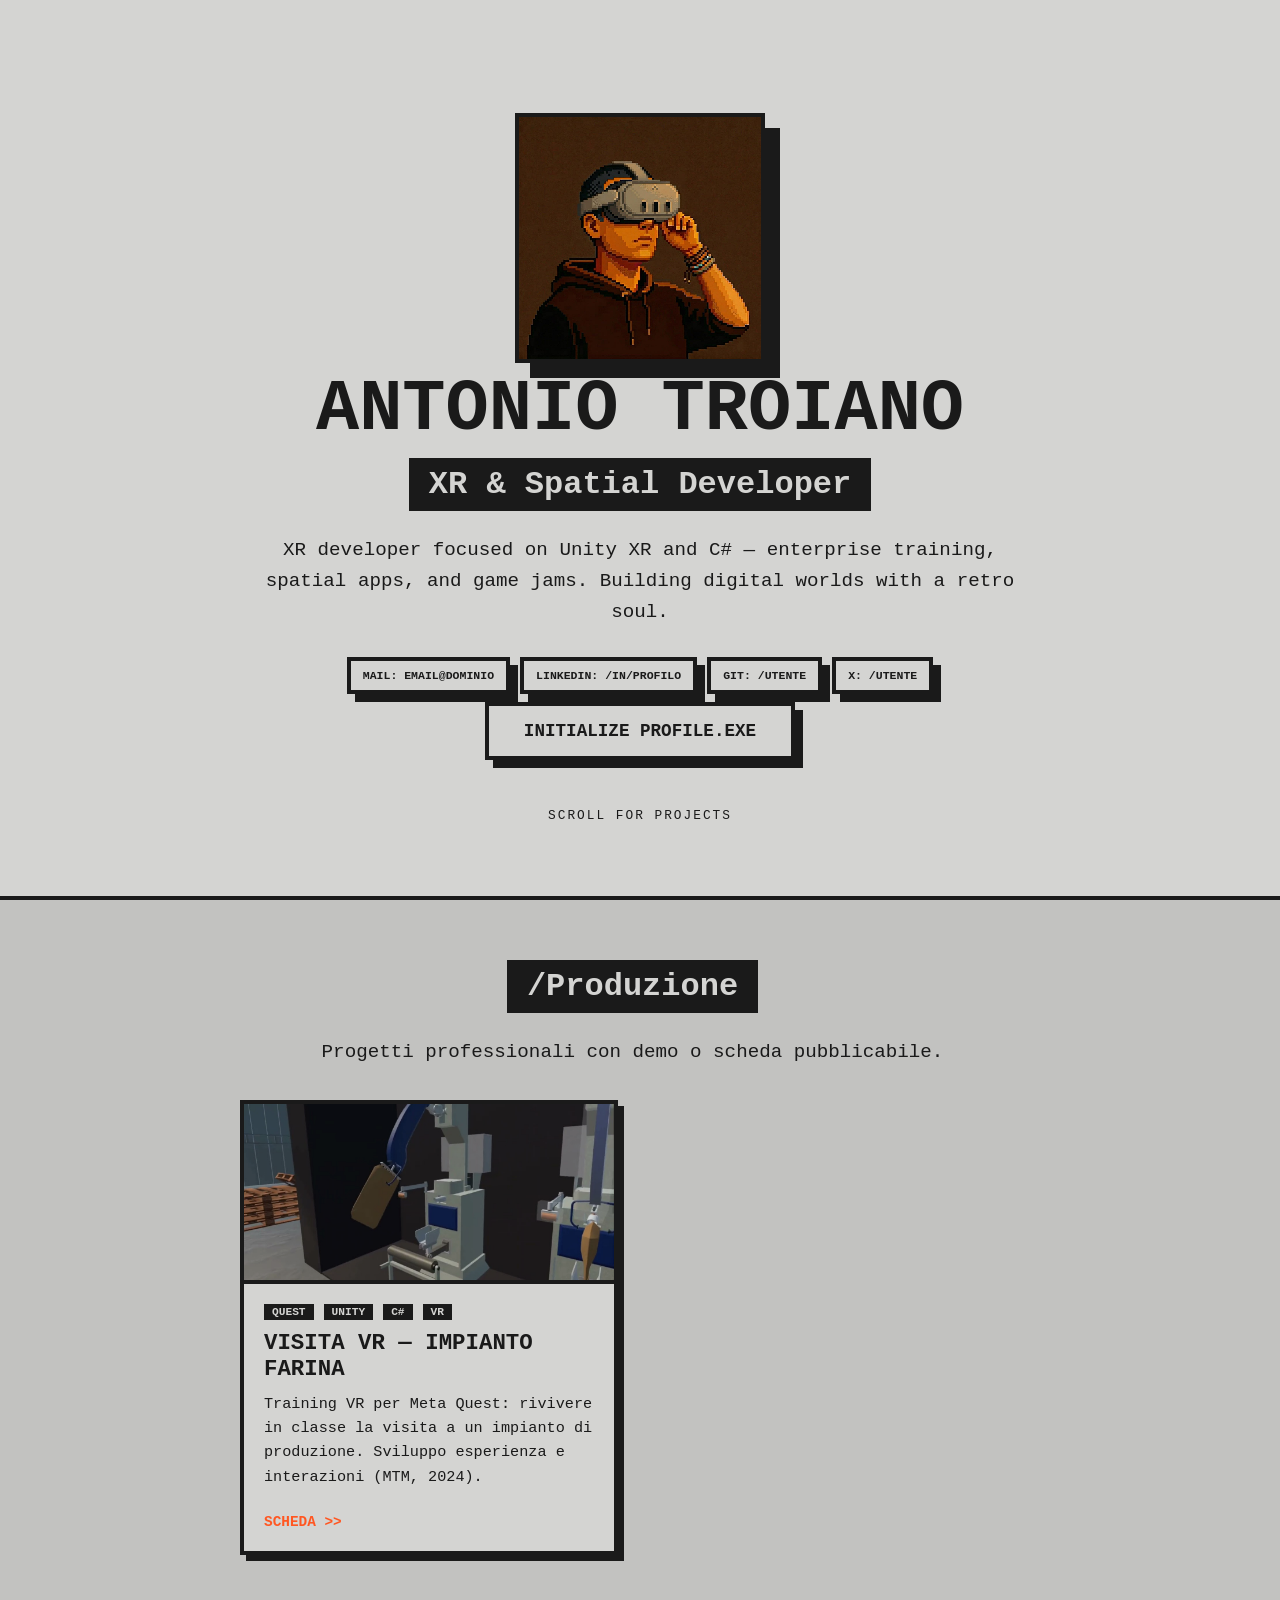
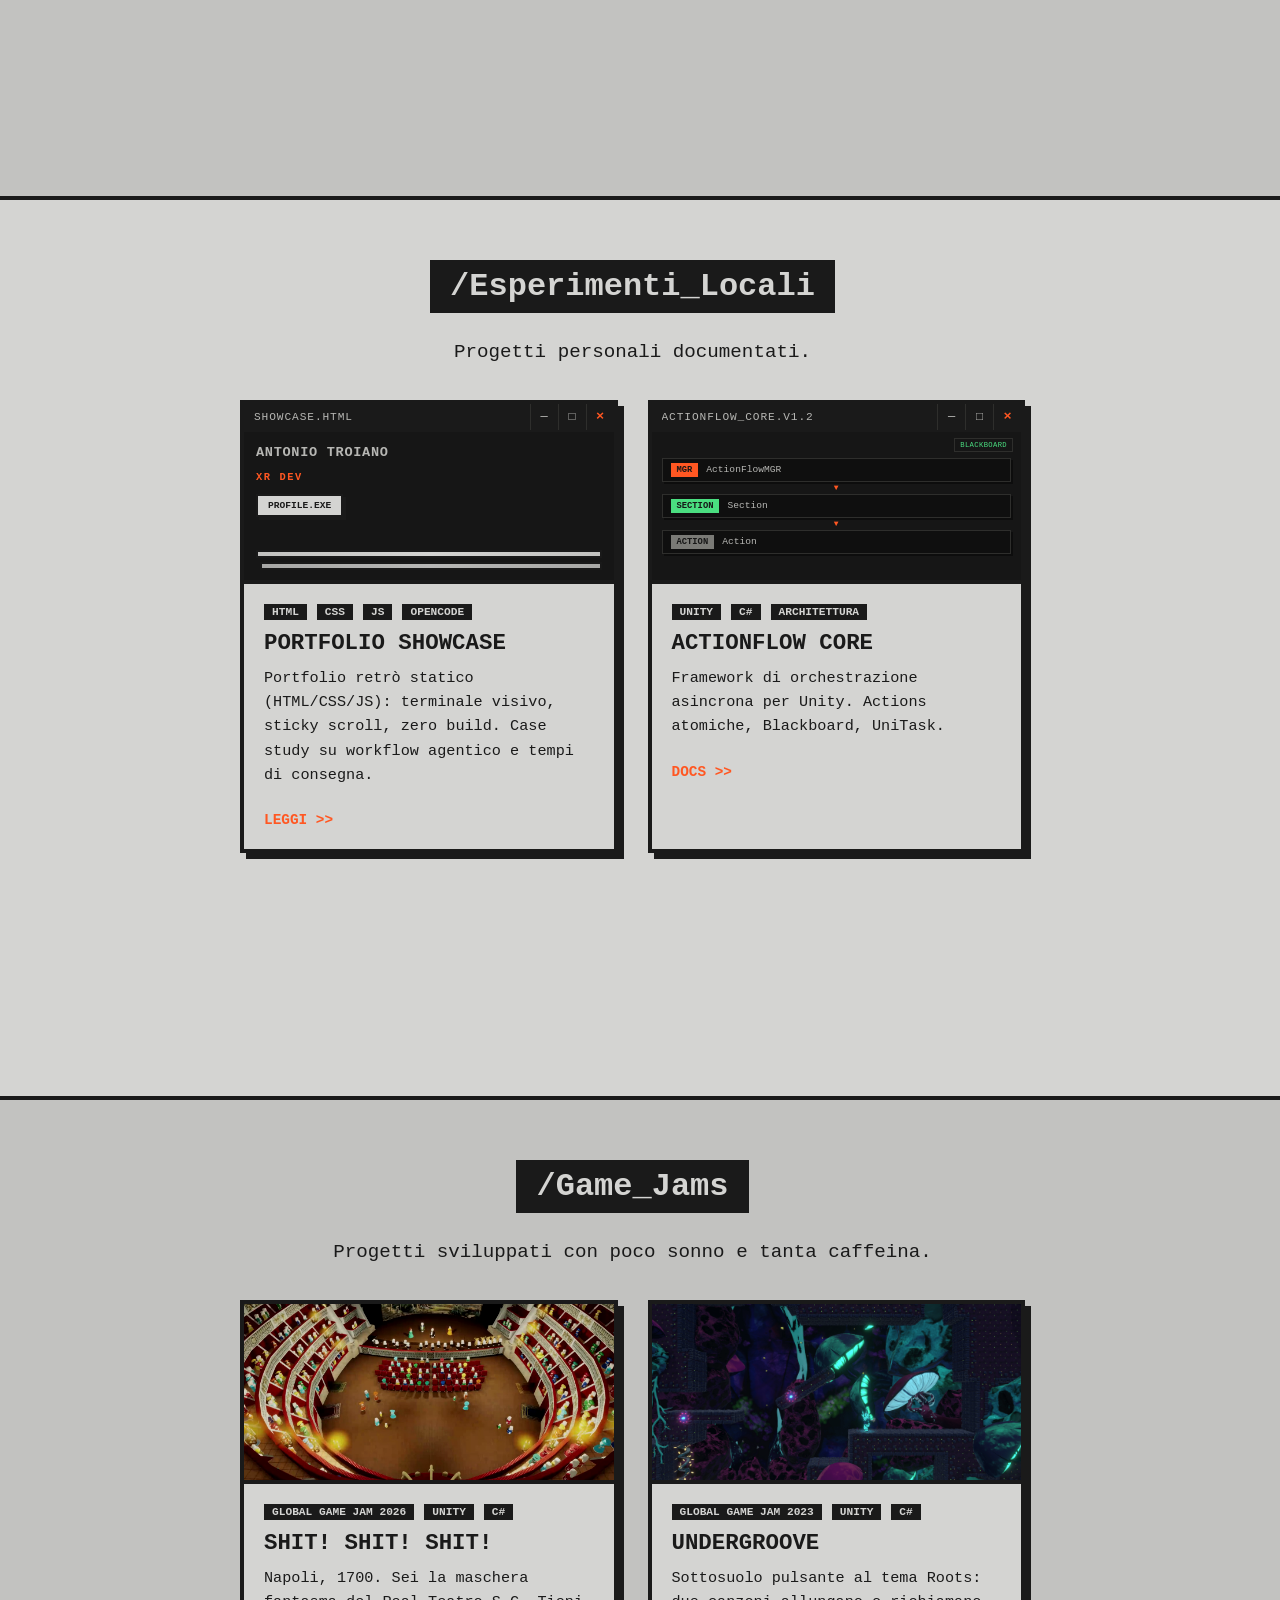
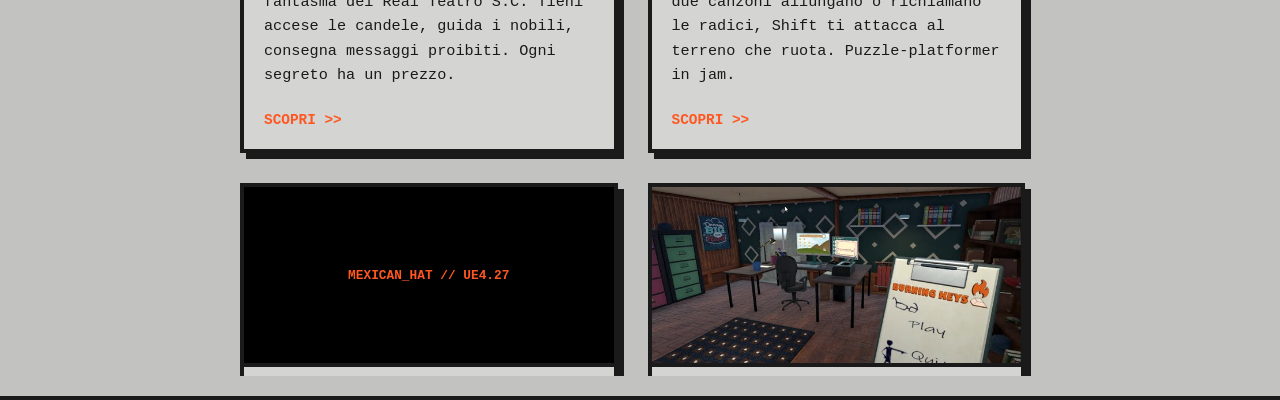
==== index.html @ 58b8b1aa "Project: add MTM, Mexican Hat, and Post-Umi case studies - Add case-study pages and stills for MTM V" ====
<!DOCTYPE html>
<html lang="it">

<head>
    <meta charset="UTF-8">
    <meta name="viewport" content="width=device-width, initial-scale=1.0">
    <title>Portfolio XR | Antonio Troiano</title>
    <link rel="stylesheet" href="style.css">
</head>

<body>

    <section class="layer" id="intro">
        <div class="content">
            <div class="profile-icon-container">
                <img src="assets/profile-8bit.jpg" alt="Antonio Troiano Pixel Art" class="profile-pixel-art">
            </div>
            
            <h1>Antonio Troiano</h1>
            <h2>XR & Spatial Developer</h2>
            <p>XR developer focused on Unity XR and C# — enterprise training, spatial apps, and game jams. Building digital worlds with a retro soul.</p>

            <nav class="contact-links" aria-label="Contact links">
                <a href="mailto:EMAIL@DOMINIO" class="retro-btn contact-link">MAIL: EMAIL@DOMINIO</a>
                <a href="https://www.linkedin.com/in/PROFILO" class="retro-btn contact-link" target="_blank" rel="noopener noreferrer">LINKEDIN: /in/PROFILO</a>
                <a href="https://github.com/UTENTE" class="retro-btn contact-link" target="_blank" rel="noopener noreferrer">GIT: /UTENTE</a>
                <a href="https://x.com/UTENTE" class="retro-btn contact-link" target="_blank" rel="noopener noreferrer">X: /UTENTE</a>
            </nav>
            
            <div class="btn-scroll-wrapper">
                <a href="about.html" class="retro-btn btn-intro">Initialize Profile.exe</a>
            </div>
            <div class="scroll-hint projects-hint" aria-hidden="true">
                <div class="chevron-group">
                    <span class="chevron">▼</span>
                    <span class="chevron">▼</span>
                </div>
                <span class="scroll-label">Scroll for projects</span>
                <div class="chevron-group">
                    <span class="chevron">▼</span>
                    <span class="chevron">▼</span>
                </div>
            </div>
        </div>
    </section>

    <!-- /Produzione: progetti con scheda o demo pubblica -->
    <section class="layer" id="lavoro">
        <div class="content scrollable-content">
            <h2>/Produzione</h2>
            <p>Progetti professionali con demo o scheda pubblicabile.</p>

           <div class="projects-grid">

                <article class="project-card" data-href="project-mtm.html">
                    <div class="card-visual">
                        <img src="assets/mtm-vr-hero.jpg" alt="Visita VR — impianto farina, demo MTM" class="card-visual-img">
                    </div>
                    <div class="card-info">
                        <div class="tag-container">
                            <span class="tag">QUEST</span>
                            <span class="tag">UNITY</span>
                            <span class="tag">C#</span>
                            <span class="tag">VR</span>
                        </div>
                        <h3>Visita VR — impianto farina</h3>
                        <p>Training VR per Meta Quest: rivivere in classe la visita a un impianto di produzione. Sviluppo esperienza e interazioni (MTM, 2024).</p>
                        <span class="card-btn">Scheda &gt;&gt;</span>
                    </div>
                </article>

            </div>
        </div>
    </section>

 <section class="layer" id="personali">
        <div class="content scrollable-content">
            <h2>/Esperimenti_Locali</h2>
            <p>Progetti personali documentati.</p>

            <div class="projects-grid">
                <article class="project-card" data-href="project-cv.html">
                    <div class="card-visual" aria-hidden="true">
                        <div class="card-screen card-screen--showcase">
                            <div class="card-screen__bar">
                                <span class="card-screen__title">SHOWCASE.HTML</span>
                                <span class="card-screen__controls">
                                    <span class="card-screen__win">—</span>
                                    <span class="card-screen__win">□</span>
                                    <span class="card-screen__win card-screen__win--close">×</span>
                                </span>
                            </div>
                            <div class="card-screen__body">
                                <p class="card-screen__name">ANTONIO TROIANO</p>
                                <p class="card-screen__badge card-screen__hide-mobile">XR DEV</p>
                                <span class="card-screen__btn">PROFILE.EXE</span>
                                <div class="card-screen__layers">
                                    <div class="card-screen__layer-strip"></div>
                                    <div class="card-screen__layer-strip card-screen__layer-strip--alt card-screen__hide-mobile"></div>
                                </div>
                            </div>
                        </div>
                    </div>
                    <div class="card-info">
                        <div class="tag-container">
                            <span class="tag">HTML</span> <span class="tag">CSS</span> <span class="tag">JS</span> <span class="tag">OPENCODE</span>
                        </div>
                        <h3>Portfolio Showcase</h3>
                        <p>Portfolio retrò statico (HTML/CSS/JS): terminale visivo, sticky scroll, zero build. Case study su workflow agentico e tempi di consegna.</p>
                        <span class="card-btn">Leggi >></span>
                    </div>
                </article>
                <article class="project-card" data-href="project-actionflow.html">
                    <div class="card-visual" aria-hidden="true">
                        <div class="card-screen card-screen--actionflow">
                            <div class="card-screen__bar">
                                <span class="card-screen__title">ACTIONFLOW_CORE.V1.2</span>
                                <span class="card-screen__controls">
                                    <span class="card-screen__win">—</span>
                                    <span class="card-screen__win">□</span>
                                    <span class="card-screen__win card-screen__win--close">×</span>
                                </span>
                            </div>
                            <div class="card-screen__body card-screen__body--flow">
                                <span class="card-screen__chip card-screen__hide-mobile">BLACKBOARD</span>
                                <div class="card-screen__flow">
                                    <div class="card-screen__arch">
                                        <span class="card-screen__tag card-screen__tag--orange">MGR</span>
                                        <span class="card-screen__arch-label">ActionFlowMGR</span>
                                    </div>
                                    <span class="card-screen__arrow" aria-hidden="true">▼</span>
                                    <div class="card-screen__arch">
                                        <span class="card-screen__tag card-screen__tag--green">SECTION</span>
                                        <span class="card-screen__arch-label">Section</span>
                                    </div>
                                    <span class="card-screen__arrow" aria-hidden="true">▼</span>
                                    <div class="card-screen__arch">
                                        <span class="card-screen__tag card-screen__tag--gray">ACTION</span>
                                        <span class="card-screen__arch-label">Action</span>
                                    </div>
                                </div>
                            </div>
                        </div>
                    </div>
                    <div class="card-info">
                        <div class="tag-container">
                            <span class="tag">UNITY</span>
                            <span class="tag">C#</span>
                            <span class="tag">ARCHITETTURA</span>
                        </div>
                        <h3>ActionFlow Core</h3>
                        <p>Framework di orchestrazione asincrona per Unity. Actions atomiche, Blackboard, UniTask.</p>
                        <span class="card-btn">Docs >></span>
                    </div>
                </article>
            </div>
        </div>
    </section>

    <section class="layer" id="gamejam">
        <div class="content scrollable-content">
            <h2>/Game_Jams</h2>
            <p>Progetti sviluppati con poco sonno e tanta caffeina.</p>

            <div class="projects-grid">
                <article class="project-card" data-href="project-shit-shit-shit.html">
                    <div class="card-visual">
                        <img src="assets/shit-5.jpg" alt="Shit! Shit! Shit! screenshot" class="card-visual-img">
                    </div>
                    <div class="card-info">
                        <div class="tag-container">
                            <span class="tag">GLOBAL GAME JAM 2026</span>
                            <span class="tag">UNITY</span>
                            <span class="tag">C#</span>
                        </div>
                        <h3>Shit! Shit! Shit!</h3>
                        <p>Napoli, 1700. Sei la maschera fantasma del Real Teatro S.C. Tieni accese le candele, guida i nobili, consegna messaggi proibiti. Ogni segreto ha un prezzo.</p>
                        <span class="card-btn">Scopri >></span>
                    </div>
                </article>

                <article class="project-card" data-href="project-undergroove.html">
                    <div class="card-visual">
                        <img src="assets/undergroove-2.png" alt="Undergroove screenshot" class="card-visual-img">
                    </div>
                    <div class="card-info">
                        <div class="tag-container">
                            <span class="tag">GLOBAL GAME JAM 2023</span>
                            <span class="tag">UNITY</span>
                            <span class="tag">C#</span>
                        </div>
                        <h3>Undergroove</h3>
                        <p>Sottosuolo pulsante al tema Roots: due canzoni allungano o richiamano le radici, Shift ti attacca al terreno che ruota. Puzzle-platformer in jam.</p>
                        <span class="card-btn">Scopri >></span>
                    </div>
                </article>

                <article class="project-card" data-href="project-mexican-hat.html">
                    <div class="card-visual" aria-hidden="true">
                        <div class="placeholder-img">MEXICAN_HAT // UE4.27</div>
                    </div>
                    <div class="card-info">
                        <div class="tag-container">
                            <span class="tag">AIV SUMMER JAM 2022</span>
                            <span class="tag">UNREAL</span>
                            <span class="tag">BLUEPRINTS</span>
                        </div>
                        <h3>Mexican Hat</h3>
                        <p>Platformer in terza persona: raccogli cappelli, impilali sulla testa e arrampicati per raggiungere gli amici. Jam AIV su Unreal, ottobre 2022.</p>
                        <span class="card-btn">Scopri &gt;&gt;</span>
                    </div>
                </article>

                <article class="project-card" data-href="project-burning-keys.html">
                    <div class="card-visual">
                        <img src="assets/burning-keys-card.jpg" alt="Burning Keys — menu in ufficio" class="card-visual-img" style="object-position: 68% center;">
                    </div>
                    <div class="card-info">
                        <div class="tag-container">
                            <span class="tag">GLOBAL GAME JAM 2022</span>
                            <span class="tag">UNITY</span>
                            <span class="tag">C#</span>
                        </div>
                        <h3>Burning Keys</h3>
                        <p>Ufficio in prima persona sul tema Duality: mail, telefono e desktop sotto stress, giorno e notte che cambiano la luce, fidget spinner per respirare.</p>
                        <span class="card-btn">Scopri >></span>
                    </div>
                </article>

                <article class="project-card" data-href="project-post-umi.html">
                    <div class="card-visual">
                        <img src="assets/post-umi-lounge.png" alt="Post-Umi — salone top-down" class="card-visual-img">
                    </div>
                    <div class="card-info">
                        <div class="tag-container">
                            <span class="tag">GLOBAL GAME JAM 2021</span>
                            <span class="tag">C#</span>
                            <span class="tag">FAST2D</span>
                        </div>
                        <h3>Post-Umi</h3>
                        <p>Primo passo in jam: ti svegli chiuso in casa dopo la festa e cerchi la chiave tra ricordi smarriti. Point &amp; click a Roma, tema Lost &amp; Found.</p>
                        <span class="card-btn">Scopri >></span>
                    </div>
                </article>
            </div>
        </div>
    </section>
    
    <script src="script.js"></script>
</body>

</html>
---- style.css ----
/* Global variables define the core color palette and border styling for the retro brutalist theme */
:root {
    --bg-gray: #D4D4D2;
    --bg-dark-gray: #c2c2c0;
    --brutal-black: #1A1A1A;
    --cmd-orange: #FF5722;
    --retro-border: 4px solid var(--brutal-black);
}

html {
    scroll-snap-type: y proximity;
}

/* Basic reset ensures that margins and paddings do not interfere with our custom box sizing across different browsers */
* {
    box-sizing: border-box;
    margin: 0;
    padding: 0;
}

body {
    font-family: 'Courier New', Courier, monospace;
    background-color: var(--bg-gray);
    color: var(--brutal-black);
    overflow-x: hidden;
}

/* The layer class creates the sticky scrolling effect by fixing the height to the viewport and aligning content to the top */
.layer {
    position: sticky;
    top: 0;
    height: 100vh;
    display: flex;
    justify-content: center;
    align-items: flex-start;
    background-color: var(--bg-gray);
    border-bottom: var(--retro-border);
    padding: 60px 20px 20px 20px;
    scroll-snap-align: start;
    overflow: hidden;
}

/* Alternating the background color of even layers creates a clear visual separation when they stack over each other */
.layer:nth-child(even) {
    background-color: var(--bg-dark-gray);
}

/* A parked layer stays in the markup but leaves the scroll stack. The sibling rules keep the remaining screens alternating. */
.layer.layer-off {
    display: none;
}

#lavoro.layer-off ~ #personali {
    background-color: var(--bg-dark-gray);
}

#lavoro.layer-off ~ #gamejam {
    background-color: var(--bg-gray);
}

/* The scrollable content container allows internal scrolling for layers that hold more projects than the screen can fit */
.scrollable-content {
    width: 100%;
    max-width: 1000px;
    height: 100%;
    min-height: 0;
    overflow-y: auto;
    padding-right: 15px;
    padding-bottom: 24px;
}

/* Custom retro scrollbar styling applied specifically for Webkit browsers to match the heavy industrial aesthetic */
.scrollable-content::-webkit-scrollbar {
    width: 16px;
}

.scrollable-content::-webkit-scrollbar-track {
    background: var(--bg-dark-gray);
    border-left: 2px solid var(--brutal-black);
}

.scrollable-content::-webkit-scrollbar-thumb {
    background: var(--cmd-orange);
    border: 2px solid var(--brutal-black);
    box-shadow: inset 2px 2px 0px rgba(255,255,255,0.3);
}

.scrollable-content::-webkit-scrollbar-thumb:hover {
    background: #ff7043;
}

.content {
    text-align: center;
    max-width: 800px;
}

/* Typography styles adapt dynamically to the screen size to ensure headers remain impactful but readable */
h1 {
    font-size: clamp(2rem, 8vw, 4.5rem);
    text-transform: uppercase;
    margin-bottom: 1rem;
    line-height: 0.9;
}

h2 {
    font-size: 2rem;
    background-color: var(--brutal-black);
    color: var(--bg-gray);
    padding: 8px 20px;
    display: inline-block;
    margin-bottom: 1.5rem;
}

p {
    font-size: 1.2rem;
    line-height: 1.6;
    margin-bottom: 2rem;
}

/* UI Components feature hard shadows and translation effects to simulate the tactile feedback of physical mechanical buttons */
.retro-btn {
    display: inline-block;
    background-color: var(--bg-gray);
    color: var(--brutal-black);
    border: var(--retro-border);
    padding: 15px 35px;
    font-size: 1.1rem;
    font-weight: bold;
    text-decoration: none;
    text-transform: uppercase;
    box-shadow: 8px 8px 0px var(--brutal-black);
    transition: 0.1s;
}

.retro-btn:hover {
    background-color: var(--cmd-orange);
    color: white;
    transform: translate(4px, 4px);
    box-shadow: 4px 4px 0px var(--brutal-black);
}

/* The projects grid uses CSS Grid with auto-fit to automatically stack cards on mobile and place them side by side on desktop */
.projects-grid {
    display: grid;
    grid-template-columns: repeat(auto-fill, minmax(300px, 1fr));
    gap: 30px;
    margin-top: 2rem;
    width: 100%;
}

/* Project cards represent individual hardware modules and react by lifting upwards when the user hovers over them */
.project-card {
    background-color: var(--bg-gray);
    border: var(--retro-border);
    display: flex;
    flex-direction: column;
    text-align: left;
    transition: transform 0.2s;
    box-shadow: 6px 6px 0px var(--brutal-black);
    cursor: pointer;
}

.project-card:hover {
    transform: translate(-4px, -4px);
    box-shadow: 10px 10px 0px var(--brutal-black);
}

.card-visual {
    width: 100%;
    height: 180px;
    border-bottom: var(--retro-border);
    background-color: #000;
    display: flex;
    justify-content: center;
    align-items: center;
    overflow: hidden;
}

/* We ensure that any media inside the card visual area behaves like a background-cover object */
.card-visual video, 
.card-visual img {
    width: 100%;
    height: 100%;
    object-fit: cover;
    filter: grayscale(20%) contrast(110%);
}

.placeholder-img {
    color: var(--cmd-orange);
    font-size: 0.8rem;
    font-weight: bold;
}

/* Terminal-style miniatures for project cards without screenshots */
.card-screen {
    width: 100%;
    height: 100%;
    display: flex;
    flex-direction: column;
    background-color: #161616;
    font-family: 'Courier New', Courier, monospace;
    text-align: left;
}

.card-screen__bar {
    display: flex;
    align-items: stretch;
    justify-content: space-between;
    gap: 8px;
    min-height: 28px;
    padding-left: 10px;
    background-color: #1A1A1A;
    border-bottom: 2px solid var(--brutal-black);
    flex-shrink: 0;
}

.card-screen__title {
    align-self: center;
    font-size: clamp(0.5rem, 2vw, 0.7rem);
    color: #b6b6b3;
    text-transform: uppercase;
    letter-spacing: 0.08em;
    white-space: nowrap;
    overflow: hidden;
    text-overflow: ellipsis;
    min-width: 0;
}

.card-screen__controls {
    display: flex;
    align-items: stretch;
    flex-shrink: 0;
    margin-left: auto;
}

.card-screen__win {
    display: flex;
    align-items: center;
    justify-content: center;
    width: 28px;
    font-size: 0.75rem;
    line-height: 1;
    color: #b6b6b3;
    border-left: 1px solid #2e2e2c;
}

.card-screen__win--close {
    color: var(--cmd-orange);
    font-weight: bold;
    font-size: 0.85rem;
}

.card-screen__body {
    flex: 1;
    min-height: 0;
    padding: 10px 12px;
    display: flex;
    flex-direction: column;
    gap: 6px;
    position: relative;
}

.card-screen--showcase .card-screen__name {
    margin: 0;
    font-size: clamp(0.65rem, 2.5vw, 0.85rem);
    font-weight: bold;
    color: #b6b6b3;
    letter-spacing: 0.05em;
}

.card-screen__badge {
    margin: 0;
    font-size: clamp(0.5rem, 2vw, 0.65rem);
    color: var(--cmd-orange);
    font-weight: bold;
    letter-spacing: 0.15em;
}

.card-screen__btn {
    display: inline-block;
    align-self: flex-start;
    margin-top: 2px;
    padding: 4px 10px;
    font-size: clamp(0.45rem, 1.8vw, 0.6rem);
    font-weight: bold;
    color: var(--brutal-black);
    background-color: var(--bg-gray);
    border: 2px solid var(--brutal-black);
    box-shadow: 3px 3px 0 var(--brutal-black);
    text-transform: uppercase;
}

.card-screen__layers {
    margin-top: auto;
    display: flex;
    flex-direction: column;
    gap: 4px;
}

.card-screen__layer-strip {
    height: 8px;
    background: linear-gradient(90deg, var(--bg-dark-gray) 0%, var(--bg-gray) 50%, var(--bg-dark-gray) 100%);
    border: 2px solid var(--brutal-black);
}

.card-screen__layer-strip--alt {
    opacity: 0.85;
    margin-left: 4px;
}

.card-screen__body--flow {
    padding: 6px 10px;
    justify-content: center;
}

.card-screen__chip {
    position: absolute;
    top: 6px;
    right: 8px;
    font-size: 0.45rem;
    color: #4ade80;
    border: 1px solid #2e2e2c;
    padding: 2px 5px;
    letter-spacing: 0.05em;
}

.card-screen__flow {
    display: flex;
    flex-direction: column;
    align-items: center;
    gap: 2px;
    width: 100%;
}

.card-screen__arch {
    display: flex;
    align-items: center;
    gap: 8px;
    width: 100%;
    padding: 4px 8px;
    background: rgba(15, 15, 15, 0.9);
    border: 1px solid #2e2e2c;
    box-shadow: 2px 2px 0 rgba(0, 0, 0, 0.4);
}

.card-screen__tag {
    font-size: clamp(0.45rem, 1.6vw, 0.55rem);
    font-weight: bold;
    padding: 2px 6px;
    color: #161616;
    white-space: nowrap;
    flex-shrink: 0;
}

.card-screen__tag--orange {
    background: var(--cmd-orange);
}

.card-screen__tag--green {
    background: #4ade80;
}

.card-screen__tag--gray {
    background: #7a7a76;
}

.card-screen__arch-label {
    font-size: clamp(0.45rem, 1.6vw, 0.6rem);
    color: #b6b6b3;
    white-space: nowrap;
    overflow: hidden;
    text-overflow: ellipsis;
    min-width: 0;
}

.card-screen__arrow {
    font-size: 0.5rem;
    color: var(--cmd-orange);
    line-height: 1;
}

.card-info {
    padding: 20px;
}

.tag-container {
    margin-bottom: 8px;
    display: flex;
    flex-wrap: wrap;
    gap: 5px;
}

.card-info h3 {
    margin: 10px 0;
    font-size: 1.4rem;
    text-transform: uppercase;
}

.card-info p {
    font-size: 0.95rem;
    text-align: left;
    margin-bottom: 1.5rem;
    min-height: 50px;
}

.tag {
    font-size: 0.7rem;
    background-color: var(--brutal-black);
    color: var(--bg-gray);
    padding: 2px 8px;
    margin-right: 5px;
    font-weight: bold;
}

.card-btn {
    display: inline-block;
    color: var(--cmd-orange);
    text-decoration: none;
    font-weight: bold;
    font-size: 0.9rem;
    text-transform: uppercase;
}

.card-btn:hover {
    text-decoration: underline;
}

/* The about page container restricts the maximum width to maintain text readability and centers the entire block on the screen */
.container-about {
    max-width: 1000px;
    margin: 0 auto;
    padding: 100px 20px;
}

.top-nav {
    position: fixed;
    top: 20px;
    left: 20px;
    z-index: 100;
}

.nav-menu-btn {
    display: none;
    font-family: inherit;
    cursor: pointer;
}

.nav-drawer-backdrop {
    display: none;
    position: fixed;
    inset: 0;
    z-index: 110;
    background: rgba(0, 0, 0, 0.55);
    border: none;
    padding: 0;
    cursor: pointer;
}

body.nav-drawer-open {
    overflow: hidden;
}

body.nav-drawer-open .nav-drawer-backdrop {
    display: block;
}

/* Pannello indice su viewport stretti (pagine progetto) */
@media (max-width: 1399px) {
    .top-nav {
        left: 0;
        right: 0;
        top: 10px;
        padding: 0 10px;
        display: flex;
        justify-content: space-between;
        align-items: flex-start;
        gap: 10px;
        pointer-events: none;
    }

    .top-nav .retro-btn,
    .top-nav .nav-menu-btn {
        pointer-events: auto;
    }

    .nav-menu-btn {
        display: inline-block;
        flex-shrink: 0;
    }

    body .index-nav {
        display: block;
        left: auto;
        right: 0;
        top: 0;
        bottom: 0;
        width: min(320px, 86vw);
        max-height: none;
        height: auto;
        transform: translateX(100%);
        transition: transform 0.28s cubic-bezier(0.4, 0, 0.2, 1);
        z-index: 120;
        overflow-y: auto;
        -webkit-overflow-scrolling: touch;
        padding-top: 72px;
    }

    body .index-nav.is-open {
        transform: translateX(0);
    }

    body .index-nav h3.index-nav-links-title {
        margin-top: 14px;
    }
}

@media (min-width: 1400px) {
    .nav-menu-btn {
        display: none !important;
    }

    body.nav-drawer-open .nav-drawer-backdrop {
        display: none !important;
    }
}

.about-header {
    border-bottom: 2px dashed var(--brutal-black);
    margin-bottom: 40px;
    padding-bottom: 20px;
}

.status {
    color: var(--cmd-orange);
    font-weight: bold;
    font-size: 0.9rem;
}

.contact-links {
    display: flex;
    flex-wrap: wrap;
    justify-content: center;
    gap: 10px;
    margin-top: 18px;
    max-width: 100%;
}

.about-header .contact-links {
    justify-content: flex-start;
    margin-top: 14px;
}

.contact-link {
    font-size: 0.72rem;
    padding: 8px 12px;
    text-align: center;
    word-break: break-word;
    max-width: 100%;
}

#intro .contact-links {
    margin-bottom: 8px;
}

.about-section {
    margin-bottom: 60px;
}

/* --- BIO SUMMARY STYLING --- */
.bio-box {
    background-color: var(--brutal-black);
    color: var(--bg-gray);
    padding: 25px;
    border-left: 8px solid var(--cmd-orange);
    margin-top: 15px;
    box-shadow: 10px 10px 0px var(--bg-dark-gray);
}

.bio-box p {
    color: var(--bg-gray);
    font-size: 1.1rem;
    line-height: 1.7;
    margin-bottom: 0;
    text-align: left;
}

.skills-grid {
    display: grid;
    grid-template-columns: repeat(auto-fit, minmax(250px, 1fr));
    gap: 20px;
    margin-top: 20px;
}

.skill-box {
    border: 2px solid var(--brutal-black);
    padding: 20px;
    background: #fff;
}

.skill-box h3 {
    font-size: 1.1rem;
    color: var(--cmd-orange);
    margin-bottom: 10px;
}

.skill-box ul {
    list-style: none;
}

.skill-box li::before {
    content: "> ";
    font-weight: bold;
}

/* Typewriter terminal block replacing the skill list */
.about-typed {
    border: 2px solid var(--brutal-black);
    padding: 14px 16px;
    background: var(--bg-gray);
    min-height: 60px;
    margin-top: 10px;
}

.about-typed .typed-line {
    display: block;
    font-size: 0.95rem;
    line-height: 1.75;
    color: var(--brutal-black);
}

.about-typed .cursor {
    display: inline-block;
    color: var(--cmd-orange);
    animation: blink 0.8s step-end infinite;
}

@keyframes blink {
    0%, 100% { opacity: 1; }
    50% { opacity: 0; }
}

/* --- DUAL TIMELINE LAYOUT --- */
.timeline-split {
    display: flex;
    gap: 40px;
    width: 100%;
}

.timeline-column {
    flex: 1;
}

.timeline-column h2 {
    font-size: 1.5rem;
    margin-bottom: 20px;
}

/* The timeline design relies on a left border and strategically placed absolute pseudo-elements to draw the connecting nodes */
.timeline {
    border-left: 4px solid var(--brutal-black);
    padding-left: 20px;
    margin-top: 20px;
}

.timeline-item {
    margin-bottom: 30px;
    position: relative;
}

/* This is the dot on the timeline line */
.timeline-item::before {
    content: "";
    position: absolute;
    left: -28px;
    top: 5px;
    width: 12px;
    height: 12px;
    background: var(--cmd-orange);
    border: 2px solid var(--brutal-black);
}

.date {
    font-size: 0.8rem;
    font-weight: bold;
    background: var(--brutal-black);
    color: #fff;
    padding: 2px 6px;
}

/* --- TIMELINE REFINEMENT WITH GRAPHIC ELEMENTS --- */
.timeline-item h3 {
    font-size: 1.2rem;
    color: var(--brutal-black);
    margin-top: 12px;
    margin-bottom: 6px;
    text-transform: uppercase;
}

/* We create a small orange block before the company name to act as a visual anchor */
.timeline-item .company {
    font-size: 1rem;
    color: var(--brutal-black);
    font-weight: bold;
    display: flex;
    align-items: center;
    margin-bottom: 12px;
    letter-spacing: 0.5px;
    text-decoration: none; 
    transition: color 0.2s ease, transform 0.2s ease; 
}

/* Effetto hover per le aziende che sono cliccabili (link) */
.timeline-item a.company:hover {
    color: var(--cmd-orange);
    transform: translateX(5px);
}

.timeline-item .company::before {
    content: "";
    display: inline-block;
    width: 12px;
    height: 12px;
    background-color: var(--cmd-orange);
    margin-right: 10px;
    border: 1px solid var(--brutal-black);
}

.timeline-item p {
    font-size: 0.95rem;
    line-height: 1.6;
    color: #444;
    border-left: 2px solid var(--bg-dark-gray);
    padding-left: 15px;
    margin-left: 5px;
    margin-bottom: 0;
}

/* --- CERTIFICATE SCROLL RECT SYSTEM --- */
.cert-scroll-viewer {
    width: 100%;
    max-height: 480px; 
    overflow-y: auto;
    background-color: var(--bg-dark-gray);
    border: var(--retro-border);
    padding: 20px;
    box-shadow: inset 5px 5px 0px rgba(0,0,0,0.1);
}

.certificate-gallery {
    display: grid;
    grid-template-columns: repeat(3, 1fr); 
    gap: 20px;
}

/* Reusing custom retro scrollbar for the certificate viewer */
.cert-scroll-viewer::-webkit-scrollbar {
    width: 14px;
}

.cert-scroll-viewer::-webkit-scrollbar-track {
    background: var(--bg-gray);
    border-left: 2px solid var(--brutal-black);
}

.cert-scroll-viewer::-webkit-scrollbar-thumb {
    background: var(--cmd-orange);
    border: 2px solid var(--brutal-black);
}

/* --- CERTIFICATE GALLERY & MODAL VIEWER --- */
.cert-thumbnail {
    border: var(--retro-border);
    background: var(--bg-dark-gray);
    padding: 10px;
    cursor: pointer;
    transition: transform 0.2s, box-shadow 0.2s;
    box-shadow: 4px 4px 0px var(--brutal-black);
    text-align: center;
}

.cert-thumbnail:hover {
    transform: translate(-4px, -4px);
    box-shadow: 8px 8px 0px var(--brutal-black);
    background: var(--cmd-orange);
    color: white;
}

.cert-thumbnail img {
    width: 100%;
    height: 140px;
    object-fit: cover;
    object-position: top;
    border: 2px solid var(--brutal-black);
    margin-bottom: 10px;
    filter: grayscale(100%) contrast(120%);
    transition: filter 0.3s;
}

.cert-thumbnail:hover img {
    filter: grayscale(0%) contrast(100%);
}

.cert-thumbnail p {
    font-size: 0.8rem;
    font-weight: bold;
    margin-bottom: 0;
}

/* The popup background overlay */
.modal {
    position: fixed;
    top: 0;
    left: 0;
    width: 100%;
    height: 100%;
    background-color: rgba(0, 0, 0, 0.85);
    z-index: 1000;
    display: flex;
    justify-content: center;
    align-items: center;
    backdrop-filter: blur(4px);
}

.modal.hidden {
    display: none;
}

/* The container holding the full image inside the popup */
.modal-content {
    background-color: var(--bg-gray);
    border: var(--retro-border);
    padding: 20px;
    max-width: 90%;
    max-height: 95vh;
    display: flex;
    flex-direction: column;
    box-shadow: 15px 15px 0px black;
}

.close-modal {
    align-self: flex-end;
    cursor: pointer;
    font-weight: bold;
    color: var(--cmd-orange);
    background: var(--brutal-black);
    padding: 5px 15px;
    margin-bottom: 10px;
    border: 2px solid var(--cmd-orange);
    transition: 0.1s;
}

.close-modal:hover {
    background: var(--cmd-orange);
    color: var(--brutal-black);
    border: 2px solid var(--brutal-black);
}

#modal-image {
    max-width: 100%;
    max-height: 75vh;
    object-fit: contain;
    border: 2px solid var(--brutal-black);
}

/* MOBILE RESPONSIVENESS */
@media (max-width: 768px) {
    .timeline-split {
        flex-direction: column;
        gap: 60px;
    }
}

@media (max-width: 768px) {
    .scroll-indicator {
        display: none;
    }
}

@media (max-width: 600px) {
    .certificate-gallery {
        grid-template-columns: repeat(2, 1fr);
    }
    .cert-scroll-viewer {
        max-height: 600px;
    }
}

/* --- PROFILE PIXEL ICON STYLING (RAW BRUTALIST UPDATE) --- */

.profile-icon-container {
    display: flex;
    justify-content: center;
    margin-bottom: 15px; 
}

.profile-pixel-art {
    width: 250px; 
    height: 250px;
    object-fit: cover;
    padding: 0;
    image-rendering: pixelated;
    image-rendering: crisp-edges;
    background-color: #ffffff; 
    border: var(--retro-border);
    box-shadow: 15px 15px 0px var(--brutal-black); 
    transition: transform 0.2s, box-shadow 0.2s, border-color 0.2s;
}

.profile-pixel-art:hover {
    transform: translate(-8px, -8px); 
    box-shadow: 23px 23px 0px var(--brutal-black); 
    border-color: var(--cmd-orange); 
}

#intro {
    align-items: center;
    position: relative;
}

/* Scroll hint: animated chevrons flanking the CTA button */
.btn-scroll-wrapper {
    display: flex;
    align-items: center;
    justify-content: center;
    gap: 20px;
}

.scroll-hint {
    display: flex;
    flex-direction: column;
    align-items: center;
    pointer-events: none;
    user-select: none;
}

/* Scroll hint wrapping the "Scroll for projects" label below the CTA */
.projects-hint {
    flex-direction: row;
    justify-content: center;
    gap: 22px;
    margin-top: 48px;
}

.projects-hint .chevron-group {
    display: flex;
    flex-direction: row;
    gap: 2px;
    align-items: center;
}

.scroll-label {
    font-size: 0.8rem;
    color: var(--brutal-black);
    letter-spacing: 2px;
    text-transform: uppercase;
}

.scroll-hint .chevron {
    font-size: 0.9rem;
    line-height: 0.75;
    color: var(--cmd-orange);
    opacity: 0;
    animation: chevronDrop 1.8s ease-in-out infinite;
}

.scroll-hint .chevron:nth-child(1) { animation-delay: 0s; }
.scroll-hint .chevron:nth-child(2) { animation-delay: 0.25s; }

@keyframes chevronDrop {
    0% { opacity: 0; transform: translateY(-6px); }
    30% { opacity: 1; }
    70% { opacity: 1; }
    100% { opacity: 0; transform: translateY(6px); }
}

#intro p {
    margin-bottom: 30px;
}

.btn-intro {
    margin-top: 0px;
}

/* ========================================== */
/* --- MY HOBBIES INFINITE MARQUEE STYLING -- */
/* ========================================== */

#hobbies-section {
    margin-top: 100px; /* Aumentato leggermente lo stacco */
    text-align: center;
    padding-bottom: 60px; /* Spazio extra in fondo alla pagina */
}

.hobbies-marquee-container {
    width: 100%;
    overflow: hidden;
    background: var(--bg-dark-gray);
    border-top: 4px solid var(--brutal-black); /* Bordo più spesso in linea con il resto */
    border-bottom: 4px solid var(--brutal-black);
    padding: 40px 0; /* Più respiro verticale per le icone grandi */
    margin-top: 30px;
    box-shadow: inset 0px 8px 15px rgba(0,0,0,0.15);
    display: flex;
}

.hobbies-marquee-track {
    display: flex;
    gap: 80px; /* Più spazio tra le icone grandi */
    padding-right: 80px; /* Deve corrispondere al gap per il loop perfetto */
    width: max-content;
    animation: scrollMarquee 30s linear infinite; /* Rallentato un filo per compensare la grandezza */
}


.hobby-item {
    flex-shrink: 0;
    width: 120px; /* RADDOPPIATA LA GRANDEZZA */
    height: 120px;
    background-color: var(--brutal-black); 
    border: 4px solid var(--brutal-black); /* Bordo più spesso per bilanciare */
    cursor: crosshair; 
    position: relative;
    transition: transform 0.25s cubic-bezier(0.175, 0.885, 0.32, 1.275), 
                border-color 0.2s, 
                box-shadow 0.2s;
}

.hobby-item img {
    width: 100%;
    height: 100%;
    object-fit: cover;
    image-rendering: pixelated; 
    image-rendering: crisp-edges;
    background-color: var(--bg-gray);
    display: block;
}

.hobby-item:hover {
    transform: scale(1.2); /* Zoom leggermente ridotto (visto che partiamo da più grandi) */
    border-color: var(--cmd-orange);
    box-shadow: 10px 10px 0px rgba(0,0,0,0.5); /* Ombra più definita */
    z-index: 10;
}

/* Animazione fluida millimetrica */
@keyframes scrollMarquee {
    0% { transform: translateX(0); }
    100% { transform: translateX(-50%); } 
}

/* ========================================= */
/* --- MOBILE RESPONSIVENESS (≤ 768px)  ---- */
/* ========================================= */
@media (max-width: 768px) {

    /* --- LAYERS / SECTIONS --- */
    .layer {
        padding: 50px 12px 16px 12px;
    }

    .content,
    .scrollable-content {
        max-width: 100%;
        width: 100%;
        padding-right: 8px;
    }

    /* --- TYPOGRAPHY --- */
    h1 {
        font-size: 2rem;
        line-height: 1;
    }

    h2 {
        font-size: 1.3rem;
        padding: 6px 14px;
        margin-bottom: 1rem;
    }

    p {
        font-size: 1rem;
        margin-bottom: 1.2rem;
    }

    /* --- INTRO / PROFILE --- */
    #intro {
        padding-top: 40px;
    }

    .profile-pixel-art {
        width: 150px;
        height: 150px;
        box-shadow: 8px 8px 0px var(--brutal-black);
    }

    .profile-pixel-art:hover {
        transform: translate(-4px, -4px);
        box-shadow: 12px 12px 0px var(--brutal-black);
    }

    .btn-scroll-wrapper {
        flex-direction: column;
        gap: 10px;
    }

    .projects-hint {
        margin-top: 24px;
        gap: 14px;
    }

    .scroll-label {
        font-size: 0.65rem;
    }

    /* --- BUTTONS --- */
    .retro-btn {
        padding: 12px 24px;
        font-size: 0.95rem;
        box-shadow: 5px 5px 0px var(--brutal-black);
    }

    .retro-btn:hover {
        transform: translate(3px, 3px);
        box-shadow: 3px 3px 0px var(--brutal-black);
    }

    /* --- PROJECTS GRID --- */
    .projects-grid {
        grid-template-columns: repeat(2, 1fr);
        gap: 12px;
        margin-top: 1.2rem;
    }

    .projects-grid .project-card:only-child {
        grid-column: 1 / -1;
    }

    .project-card {
        box-shadow: 4px 4px 0px var(--brutal-black);
    }

    .project-card:hover {
        transform: translate(-2px, -2px);
        box-shadow: 6px 6px 0px var(--brutal-black);
    }

    .card-visual {
        height: 90px;
    }

    .card-visual video,
    .card-visual img {
        width: 100%;
        height: 100%;
        object-fit: cover;
    }

    .placeholder-img {
        font-size: 0.6rem;
    }

    .card-screen__bar {
        min-height: 18px;
        padding-left: 6px;
        gap: 4px;
    }

    .card-screen__title {
        font-size: 0.45rem;
    }

    .card-screen__win {
        width: 14px;
        font-size: 0.45rem;
    }

    .card-screen__win--close {
        font-size: 0.55rem;
    }

    .card-screen__body {
        padding: 4px 6px;
        gap: 2px;
    }

    .card-screen__hide-mobile {
        display: none;
    }

    .card-screen--showcase .card-screen__name {
        font-size: 0.5rem;
    }

    .card-screen__btn {
        padding: 2px 5px;
        font-size: 0.4rem;
        box-shadow: 2px 2px 0 var(--brutal-black);
    }

    .card-screen__layers {
        gap: 2px;
    }

    .card-screen__layer-strip {
        height: 4px;
        border-width: 1px;
    }

    .card-screen__arch-label {
        display: none;
    }

    .card-screen__arch {
        padding: 2px 6px;
        gap: 4px;
    }

    .card-screen__arrow {
        font-size: 0.35rem;
    }

    .card-screen__body--flow {
        padding: 2px 4px;
    }

    .card-info {
        padding: 10px;
    }

    .card-info h3 {
        font-size: 0.8rem;
        margin: 6px 0;
    }

    .card-info p {
        font-size: 0.7rem;
        min-height: auto;
        margin-bottom: 0.6rem;
        line-height: 1.4;
    }

    .tag-container {
        gap: 3px;
        margin-bottom: 4px;
    }

    .tag {
        font-size: 0.5rem;
        padding: 1px 4px;
    }

    .card-btn {
        font-size: 0.7rem;
    }

    /* --- ABOUT PAGE --- */
    .container-about {
        padding: 70px 14px 40px 14px;
    }

    .top-nav {
        top: 10px;
    }

    .top-nav:not(:has(.nav-menu-btn)) {
        left: 10px;
    }

    .top-nav .retro-btn,
    .top-nav .nav-menu-btn {
        padding: 8px 14px;
        font-size: 0.8rem;
    }

    .about-header h1 {
        font-size: 1.6rem;
    }

    .skills-grid {
        grid-template-columns: 1fr;
        gap: 14px;
    }

    .skill-box {
        padding: 14px;
    }

    .skill-box h3 {
        font-size: 0.95rem;
    }

    .about-typed {
        padding: 10px 12px;
    }

    .about-typed .typed-line {
        font-size: 0.8rem;
    }

    /* --- BIO BOX --- */
    .bio-box {
        padding: 16px;
        border-left-width: 5px;
        box-shadow: 6px 6px 0px var(--bg-dark-gray);
    }

    .bio-box p {
        font-size: 0.95rem;
    }

    /* --- TIMELINE --- */
    .timeline-column h2 {
        font-size: 1.2rem;
    }

    .timeline-item h3 {
        font-size: 1rem;
    }

    .timeline-item .company {
        font-size: 0.9rem;
    }

    .timeline-item p {
        font-size: 0.85rem;
    }

    /* --- CERTIFICATES --- */
    .cert-scroll-viewer {
        padding: 12px;
    }

    .cert-thumbnail img {
        height: 100px;
    }

    .cert-thumbnail p {
        font-size: 0.65rem;
    }

    .modal-content {
        max-width: 95%;
        padding: 12px;
    }

    #modal-image {
        max-height: 70vh;
    }

    .close-modal {
        padding: 4px 10px;
        font-size: 0.8rem;
    }

    /* --- HOBBIES MARQUEE --- */
    #hobbies-section {
        margin-top: 60px;
        padding-bottom: 40px;
    }

    .hobbies-marquee-container {
        padding: 24px 0;
        margin-top: 20px;
    }

    .hobbies-marquee-track {
        gap: 40px;
        padding-right: 40px;
    }

    .hobby-item {
        width: 80px;
        height: 80px;
    }

    .hobby-item:hover {
        transform: scale(1.15);
        box-shadow: 6px 6px 0px rgba(0,0,0,0.5);
    }

    /* --- SCROLL SNAP OFF (JS handles transitions) --- */
    html {
        scroll-snap-type: none;
    }
}

/* ========================================= */
/* --- RETRO PAGE TRANSITION OVERLAY   ---- */
/* ========================================= */
.page-transition-overlay {
    position: fixed;
    inset: 0;
    z-index: 9999;
    background: var(--brutal-black);
    transform: translateY(100%);
    pointer-events: none;
    display: flex;
    flex-direction: column;
    align-items: center;
    justify-content: center;
    gap: 18px;
    opacity: 0;
    transition: none;
}

.page-transition-overlay.active {
    pointer-events: all;
    opacity: 1;
    transform: translateY(0);
    transition: transform 0.4s cubic-bezier(0.7, 0, 0.3, 1);
}

.page-transition-overlay.exit {
    transform: translateY(-100%);
    transition: transform 0.4s cubic-bezier(0.7, 0, 0.3, 1);
}

.transition-text {
    font-family: 'Courier New', Courier, monospace;
    color: var(--cmd-orange);
    font-size: clamp(0.9rem, 3vw, 1.6rem);
    text-transform: uppercase;
    letter-spacing: 4px;
    animation: transitionBlink 0.5s step-end infinite;
}

.transition-bar {
    width: clamp(120px, 40vw, 300px);
    height: 6px;
    background: var(--brutal-black);
    border: 2px solid var(--cmd-orange);
    overflow: hidden;
}

.transition-bar::after {
    content: '';
    display: block;
    width: 0%;
    height: 100%;
    background: var(--cmd-orange);
    animation: transitionProgress 0.5s ease-out forwards;
}

.page-transition-overlay.exit .transition-bar::after {
    width: 100%;
    animation: none;
}

@keyframes transitionBlink {
    0%, 100% { opacity: 1; }
    50% { opacity: 0.3; }
}

@keyframes transitionProgress {
    0% { width: 0%; }
    100% { width: 100%; }
}
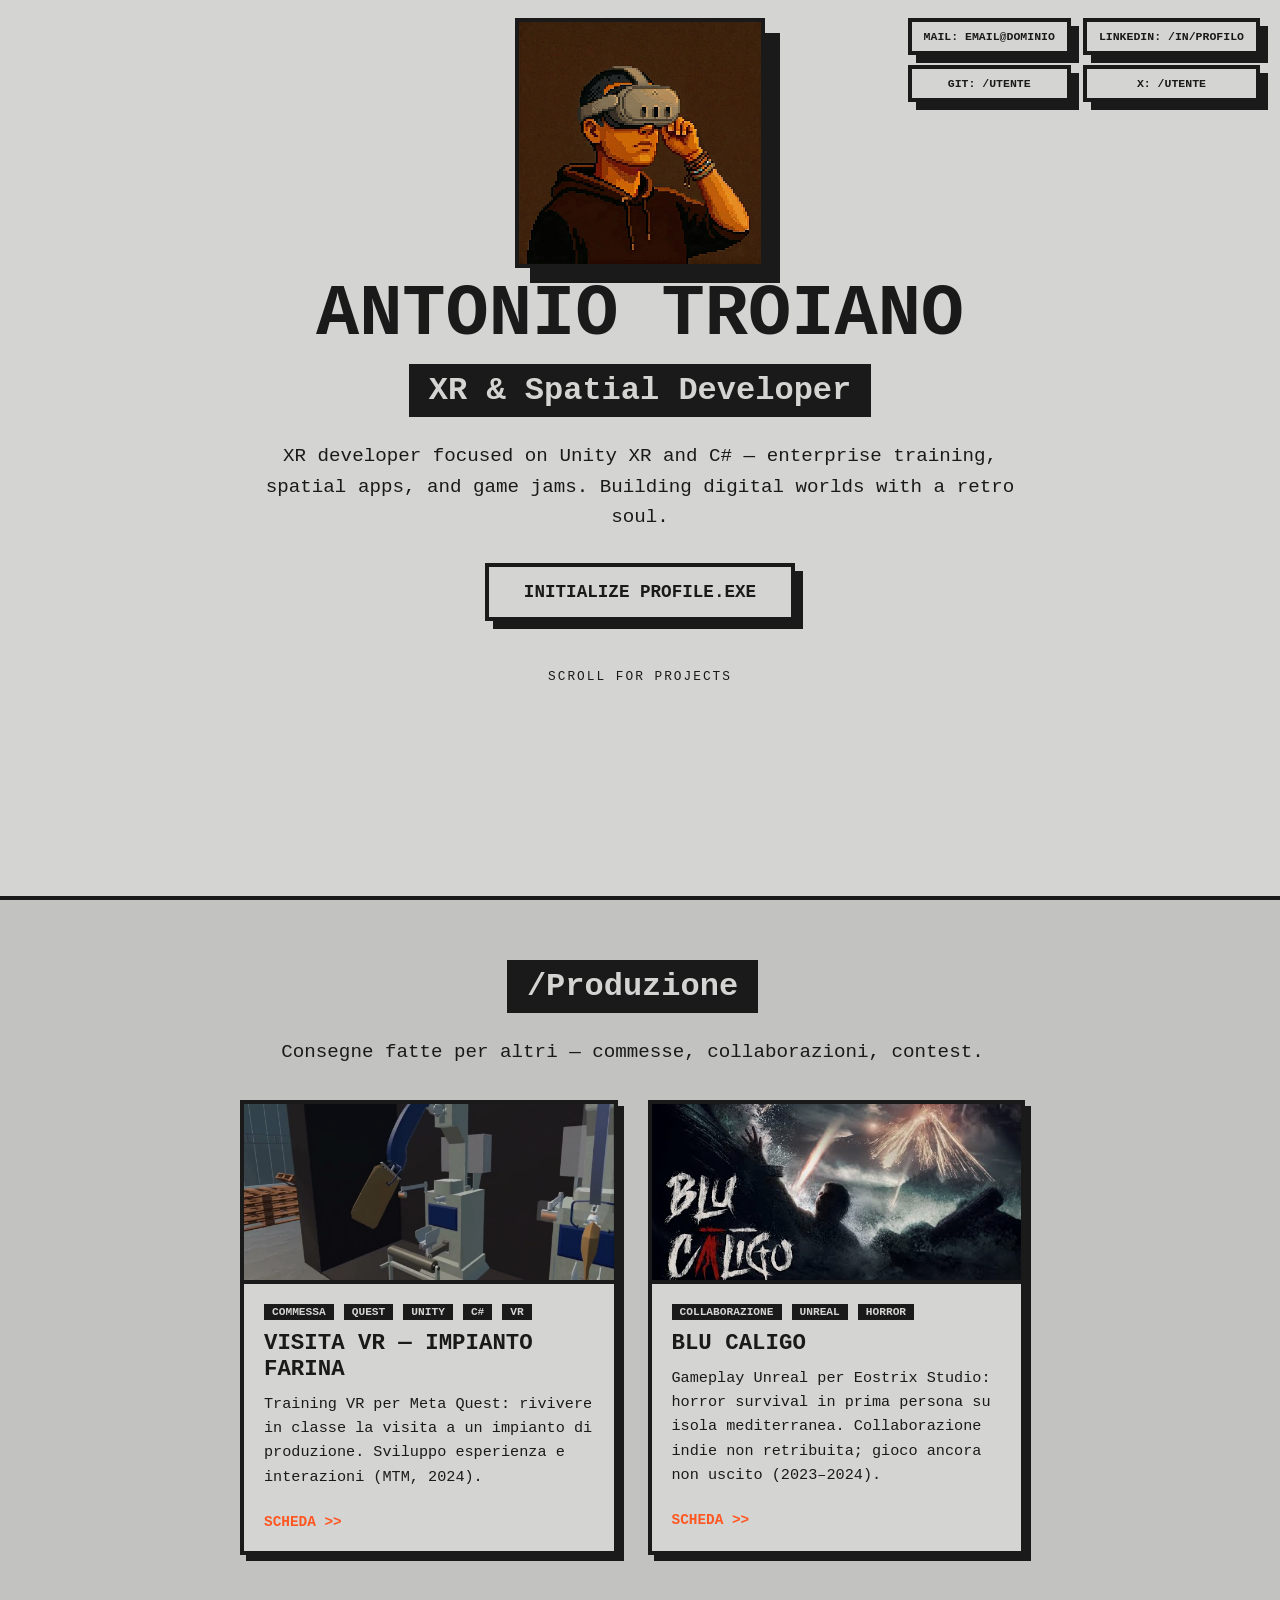
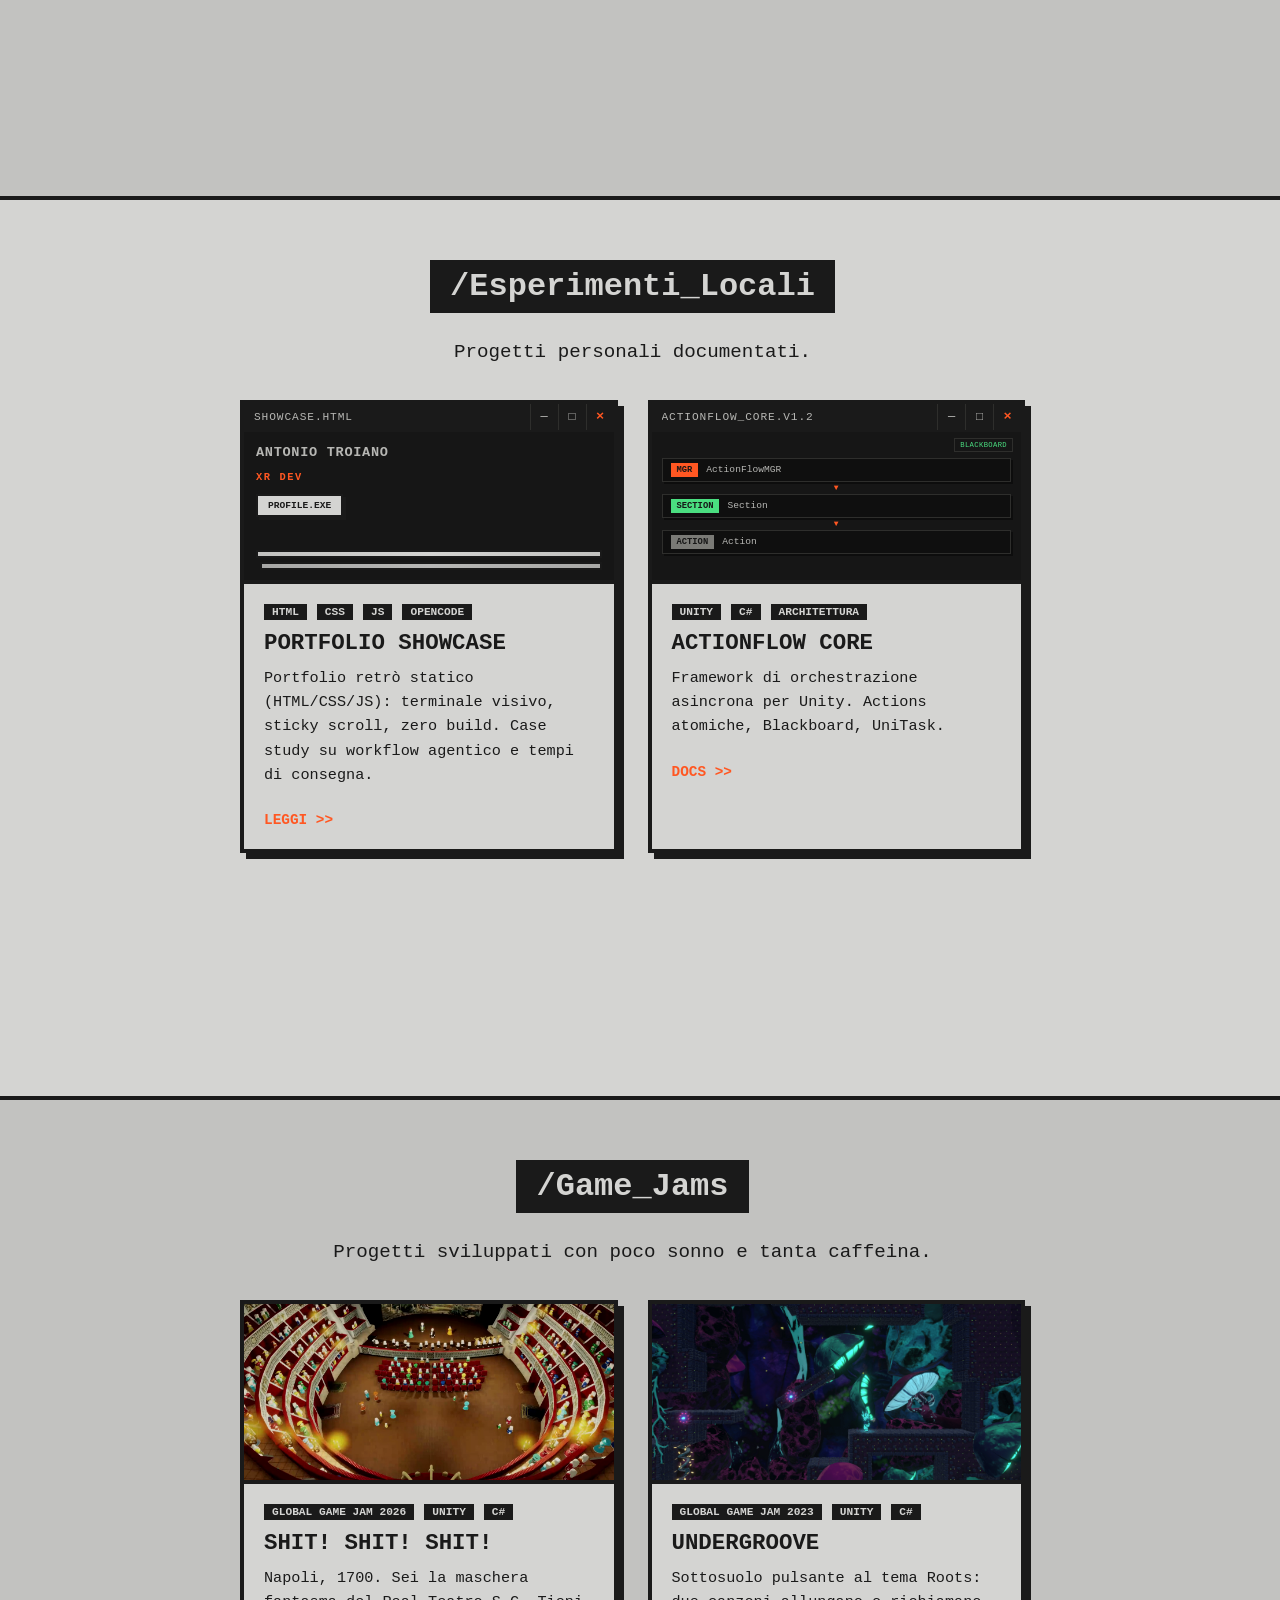
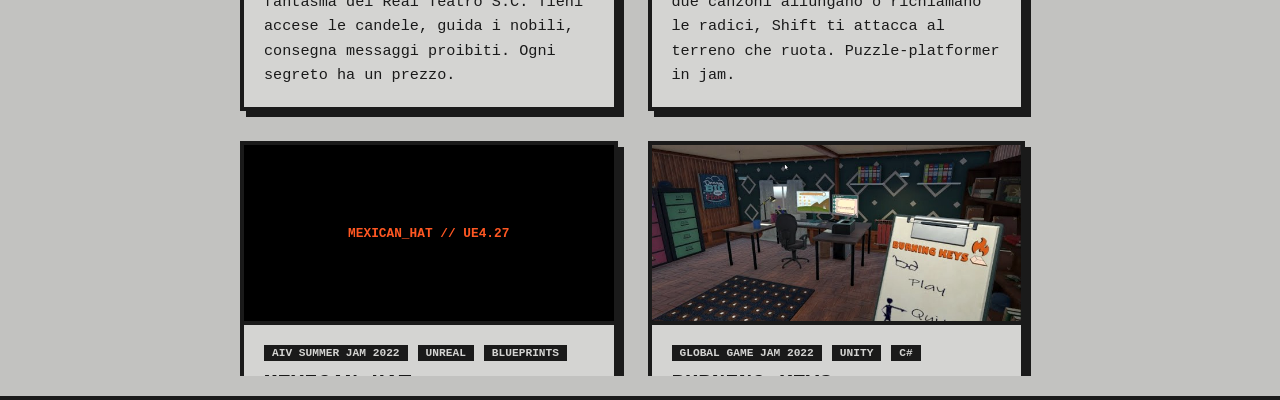
==== commit 5a8bfcbf: "Project: split portfolio styles and scripts into focused files - Extract style.css into styles/ shee" ====
--- a/index.html
+++ b/index.html
@@ -11,6 +11,12 @@
 <body>
 
     <section class="layer" id="intro">
+        <nav class="contact-links" aria-label="Contact links">
+            <a href="mailto:EMAIL@DOMINIO" class="retro-btn contact-link">MAIL: EMAIL@DOMINIO</a>
+            <a href="https://www.linkedin.com/in/PROFILO" class="retro-btn contact-link" target="_blank" rel="noopener noreferrer">LINKEDIN: /in/PROFILO</a>
+            <a href="https://github.com/UTENTE" class="retro-btn contact-link" target="_blank" rel="noopener noreferrer">GIT: /UTENTE</a>
+            <a href="https://x.com/UTENTE" class="retro-btn contact-link" target="_blank" rel="noopener noreferrer">X: /UTENTE</a>
+        </nav>
         <div class="content">
             <div class="profile-icon-container">
                 <img src="assets/profile-8bit.jpg" alt="Antonio Troiano Pixel Art" class="profile-pixel-art">
@@ -20,13 +26,6 @@
             <h2>XR & Spatial Developer</h2>
             <p>XR developer focused on Unity XR and C# — enterprise training, spatial apps, and game jams. Building digital worlds with a retro soul.</p>
 
-            <nav class="contact-links" aria-label="Contact links">
-                <a href="mailto:EMAIL@DOMINIO" class="retro-btn contact-link">MAIL: EMAIL@DOMINIO</a>
-                <a href="https://www.linkedin.com/in/PROFILO" class="retro-btn contact-link" target="_blank" rel="noopener noreferrer">LINKEDIN: /in/PROFILO</a>
-                <a href="https://github.com/UTENTE" class="retro-btn contact-link" target="_blank" rel="noopener noreferrer">GIT: /UTENTE</a>
-                <a href="https://x.com/UTENTE" class="retro-btn contact-link" target="_blank" rel="noopener noreferrer">X: /UTENTE</a>
-            </nav>
-            
             <div class="btn-scroll-wrapper">
                 <a href="about.html" class="retro-btn btn-intro">Initialize Profile.exe</a>
             </div>
@@ -44,20 +43,21 @@
         </div>
     </section>
 
-    <!-- /Produzione: progetti con scheda o demo pubblica -->
+    <!-- /Produzione: consegne fatte per altri -->
     <section class="layer" id="lavoro">
         <div class="content scrollable-content">
             <h2>/Produzione</h2>
-            <p>Progetti professionali con demo o scheda pubblicabile.</p>
+            <p>Consegne fatte per altri — commesse, collaborazioni, contest.</p>
 
            <div class="projects-grid">
 
-                <article class="project-card" data-href="project-mtm.html">
+                <a class="project-card" href="project-mtm.html">
                     <div class="card-visual">
                         <img src="assets/mtm-vr-hero.jpg" alt="Visita VR — impianto farina, demo MTM" class="card-visual-img">
                     </div>
                     <div class="card-info">
                         <div class="tag-container">
+                            <span class="tag">COMMESSA</span>
                             <span class="tag">QUEST</span>
                             <span class="tag">UNITY</span>
                             <span class="tag">C#</span>
@@ -67,7 +67,23 @@
                         <p>Training VR per Meta Quest: rivivere in classe la visita a un impianto di produzione. Sviluppo esperienza e interazioni (MTM, 2024).</p>
                         <span class="card-btn">Scheda &gt;&gt;</span>
                     </div>
-                </article>
+                </a>
+
+                <a class="project-card" href="project-blucaligo.html">
+                    <div class="card-visual">
+                        <img src="assets/blucaligo-trailer-thumb.jpg" alt="Blu Caligo — first trailer, Eostrix Studio" class="card-visual-img">
+                    </div>
+                    <div class="card-info">
+                        <div class="tag-container">
+                            <span class="tag">COLLABORAZIONE</span>
+                            <span class="tag">UNREAL</span>
+                            <span class="tag">HORROR</span>
+                        </div>
+                        <h3>Blu Caligo</h3>
+                        <p>Gameplay Unreal per Eostrix Studio: horror survival in prima persona su isola mediterranea. Collaborazione indie non retribuita; gioco ancora non uscito (2023–2024).</p>
+                        <span class="card-btn">Scheda &gt;&gt;</span>
+                    </div>
+                </a>
 
             </div>
         </div>
@@ -79,7 +95,7 @@
             <p>Progetti personali documentati.</p>
 
             <div class="projects-grid">
-                <article class="project-card" data-href="project-cv.html">
+                <a class="project-card" href="project-cv.html">
                     <div class="card-visual" aria-hidden="true">
                         <div class="card-screen card-screen--showcase">
                             <div class="card-screen__bar">
@@ -109,8 +125,8 @@
                         <p>Portfolio retrò statico (HTML/CSS/JS): terminale visivo, sticky scroll, zero build. Case study su workflow agentico e tempi di consegna.</p>
                         <span class="card-btn">Leggi >></span>
                     </div>
-                </article>
-                <article class="project-card" data-href="project-actionflow.html">
+                </a>
+                <a class="project-card" href="project-actionflow.html">
                     <div class="card-visual" aria-hidden="true">
                         <div class="card-screen card-screen--actionflow">
                             <div class="card-screen__bar">
@@ -152,7 +168,7 @@
                         <p>Framework di orchestrazione asincrona per Unity. Actions atomiche, Blackboard, UniTask.</p>
                         <span class="card-btn">Docs >></span>
                     </div>
-                </article>
+                </a>
             </div>
         </div>
     </section>
@@ -163,7 +179,7 @@
             <p>Progetti sviluppati con poco sonno e tanta caffeina.</p>
 
             <div class="projects-grid">
-                <article class="project-card" data-href="project-shit-shit-shit.html">
+                <a class="project-card" href="project-shit-shit-shit.html" data-href="project-shit-shit-shit.html">
                     <div class="card-visual">
                         <img src="assets/shit-5.jpg" alt="Shit! Shit! Shit! screenshot" class="card-visual-img">
                     </div>
@@ -175,11 +191,10 @@
                         </div>
                         <h3>Shit! Shit! Shit!</h3>
                         <p>Napoli, 1700. Sei la maschera fantasma del Real Teatro S.C. Tieni accese le candele, guida i nobili, consegna messaggi proibiti. Ogni segreto ha un prezzo.</p>
-                        <span class="card-btn">Scopri >></span>
-                    </div>
-                </article>
-
-                <article class="project-card" data-href="project-undergroove.html">
+                    </div>
+                </a>
+
+                <a class="project-card" href="project-undergroove.html" data-href="project-undergroove.html">
                     <div class="card-visual">
                         <img src="assets/undergroove-2.png" alt="Undergroove screenshot" class="card-visual-img">
                     </div>
@@ -191,11 +206,10 @@
                         </div>
                         <h3>Undergroove</h3>
                         <p>Sottosuolo pulsante al tema Roots: due canzoni allungano o richiamano le radici, Shift ti attacca al terreno che ruota. Puzzle-platformer in jam.</p>
-                        <span class="card-btn">Scopri >></span>
-                    </div>
-                </article>
-
-                <article class="project-card" data-href="project-mexican-hat.html">
+                    </div>
+                </a>
+
+                <a class="project-card" href="project-mexican-hat.html" data-href="project-mexican-hat.html">
                     <div class="card-visual" aria-hidden="true">
                         <div class="placeholder-img">MEXICAN_HAT // UE4.27</div>
                     </div>
@@ -207,11 +221,10 @@
                         </div>
                         <h3>Mexican Hat</h3>
                         <p>Platformer in terza persona: raccogli cappelli, impilali sulla testa e arrampicati per raggiungere gli amici. Jam AIV su Unreal, ottobre 2022.</p>
-                        <span class="card-btn">Scopri &gt;&gt;</span>
-                    </div>
-                </article>
-
-                <article class="project-card" data-href="project-burning-keys.html">
+                    </div>
+                </a>
+
+                <a class="project-card" href="project-burning-keys.html" data-href="project-burning-keys.html">
                     <div class="card-visual">
                         <img src="assets/burning-keys-card.jpg" alt="Burning Keys — menu in ufficio" class="card-visual-img" style="object-position: 68% center;">
                     </div>
@@ -223,11 +236,10 @@
                         </div>
                         <h3>Burning Keys</h3>
                         <p>Ufficio in prima persona sul tema Duality: mail, telefono e desktop sotto stress, giorno e notte che cambiano la luce, fidget spinner per respirare.</p>
-                        <span class="card-btn">Scopri >></span>
-                    </div>
-                </article>
-
-                <article class="project-card" data-href="project-post-umi.html">
+                    </div>
+                </a>
+
+                <a class="project-card" href="project-post-umi.html" data-href="project-post-umi.html">
                     <div class="card-visual">
                         <img src="assets/post-umi-lounge.png" alt="Post-Umi — salone top-down" class="card-visual-img">
                     </div>
@@ -239,13 +251,19 @@
                         </div>
                         <h3>Post-Umi</h3>
                         <p>Primo passo in jam: ti svegli chiuso in casa dopo la festa e cerchi la chiave tra ricordi smarriti. Point &amp; click a Roma, tema Lost &amp; Found.</p>
-                        <span class="card-btn">Scopri >></span>
-                    </div>
-                </article>
+                    </div>
+                </a>
             </div>
         </div>
     </section>
     
+    <script src="js/retro-audio.js"></script>
+    <script src="js/pointer-feedback.js"></script>
+    <script src="js/section-snap.js"></script>
+    <script src="js/certificate-modal.js"></script>
+    <script src="js/skill-typewriter.js"></script>
+    <script src="js/scene-effects.js"></script>
+    <script src="js/section-index.js"></script>
     <script src="script.js"></script>
 </body>
 
--- a/style.css
+++ b/style.css
@@ -1,1457 +1,17 @@
-/* Global variables define the core color palette and border styling for the retro brutalist theme */
-:root {
-    --bg-gray: #D4D4D2;
-    --bg-dark-gray: #c2c2c0;
-    --brutal-black: #1A1A1A;
-    --cmd-orange: #FF5722;
-    --retro-border: 4px solid var(--brutal-black);
-}
-
-html {
-    scroll-snap-type: y proximity;
-}
-
-/* Basic reset ensures that margins and paddings do not interfere with our custom box sizing across different browsers */
-* {
-    box-sizing: border-box;
-    margin: 0;
-    padding: 0;
-}
-
-body {
-    font-family: 'Courier New', Courier, monospace;
-    background-color: var(--bg-gray);
-    color: var(--brutal-black);
-    overflow-x: hidden;
-}
-
-/* The layer class creates the sticky scrolling effect by fixing the height to the viewport and aligning content to the top */
-.layer {
-    position: sticky;
-    top: 0;
-    height: 100vh;
-    display: flex;
-    justify-content: center;
-    align-items: flex-start;
-    background-color: var(--bg-gray);
-    border-bottom: var(--retro-border);
-    padding: 60px 20px 20px 20px;
-    scroll-snap-align: start;
-    overflow: hidden;
-}
-
-/* Alternating the background color of even layers creates a clear visual separation when they stack over each other */
-.layer:nth-child(even) {
-    background-color: var(--bg-dark-gray);
-}
-
-/* A parked layer stays in the markup but leaves the scroll stack. The sibling rules keep the remaining screens alternating. */
-.layer.layer-off {
-    display: none;
-}
-
-#lavoro.layer-off ~ #personali {
-    background-color: var(--bg-dark-gray);
-}
-
-#lavoro.layer-off ~ #gamejam {
-    background-color: var(--bg-gray);
-}
-
-/* The scrollable content container allows internal scrolling for layers that hold more projects than the screen can fit */
-.scrollable-content {
-    width: 100%;
-    max-width: 1000px;
-    height: 100%;
-    min-height: 0;
-    overflow-y: auto;
-    padding-right: 15px;
-    padding-bottom: 24px;
-}
-
-/* Custom retro scrollbar styling applied specifically for Webkit browsers to match the heavy industrial aesthetic */
-.scrollable-content::-webkit-scrollbar {
-    width: 16px;
-}
-
-.scrollable-content::-webkit-scrollbar-track {
-    background: var(--bg-dark-gray);
-    border-left: 2px solid var(--brutal-black);
-}
-
-.scrollable-content::-webkit-scrollbar-thumb {
-    background: var(--cmd-orange);
-    border: 2px solid var(--brutal-black);
-    box-shadow: inset 2px 2px 0px rgba(255,255,255,0.3);
-}
-
-.scrollable-content::-webkit-scrollbar-thumb:hover {
-    background: #ff7043;
-}
-
-.content {
-    text-align: center;
-    max-width: 800px;
-}
-
-/* Typography styles adapt dynamically to the screen size to ensure headers remain impactful but readable */
-h1 {
-    font-size: clamp(2rem, 8vw, 4.5rem);
-    text-transform: uppercase;
-    margin-bottom: 1rem;
-    line-height: 0.9;
-}
-
-h2 {
-    font-size: 2rem;
-    background-color: var(--brutal-black);
-    color: var(--bg-gray);
-    padding: 8px 20px;
-    display: inline-block;
-    margin-bottom: 1.5rem;
-}
-
-p {
-    font-size: 1.2rem;
-    line-height: 1.6;
-    margin-bottom: 2rem;
-}
-
-/* UI Components feature hard shadows and translation effects to simulate the tactile feedback of physical mechanical buttons */
-.retro-btn {
-    display: inline-block;
-    background-color: var(--bg-gray);
-    color: var(--brutal-black);
-    border: var(--retro-border);
-    padding: 15px 35px;
-    font-size: 1.1rem;
-    font-weight: bold;
-    text-decoration: none;
-    text-transform: uppercase;
-    box-shadow: 8px 8px 0px var(--brutal-black);
-    transition: 0.1s;
-}
-
-.retro-btn:hover {
-    background-color: var(--cmd-orange);
-    color: white;
-    transform: translate(4px, 4px);
-    box-shadow: 4px 4px 0px var(--brutal-black);
-}
-
-/* The projects grid uses CSS Grid with auto-fit to automatically stack cards on mobile and place them side by side on desktop */
-.projects-grid {
-    display: grid;
-    grid-template-columns: repeat(auto-fill, minmax(300px, 1fr));
-    gap: 30px;
-    margin-top: 2rem;
-    width: 100%;
-}
-
-/* Project cards represent individual hardware modules and react by lifting upwards when the user hovers over them */
-.project-card {
-    background-color: var(--bg-gray);
-    border: var(--retro-border);
-    display: flex;
-    flex-direction: column;
-    text-align: left;
-    transition: transform 0.2s;
-    box-shadow: 6px 6px 0px var(--brutal-black);
-    cursor: pointer;
-}
-
-.project-card:hover {
-    transform: translate(-4px, -4px);
-    box-shadow: 10px 10px 0px var(--brutal-black);
-}
-
-.card-visual {
-    width: 100%;
-    height: 180px;
-    border-bottom: var(--retro-border);
-    background-color: #000;
-    display: flex;
-    justify-content: center;
-    align-items: center;
-    overflow: hidden;
-}
-
-/* We ensure that any media inside the card visual area behaves like a background-cover object */
-.card-visual video, 
-.card-visual img {
-    width: 100%;
-    height: 100%;
-    object-fit: cover;
-    filter: grayscale(20%) contrast(110%);
-}
-
-.placeholder-img {
-    color: var(--cmd-orange);
-    font-size: 0.8rem;
-    font-weight: bold;
-}
-
-/* Terminal-style miniatures for project cards without screenshots */
-.card-screen {
-    width: 100%;
-    height: 100%;
-    display: flex;
-    flex-direction: column;
-    background-color: #161616;
-    font-family: 'Courier New', Courier, monospace;
-    text-align: left;
-}
-
-.card-screen__bar {
-    display: flex;
-    align-items: stretch;
-    justify-content: space-between;
-    gap: 8px;
-    min-height: 28px;
-    padding-left: 10px;
-    background-color: #1A1A1A;
-    border-bottom: 2px solid var(--brutal-black);
-    flex-shrink: 0;
-}
-
-.card-screen__title {
-    align-self: center;
-    font-size: clamp(0.5rem, 2vw, 0.7rem);
-    color: #b6b6b3;
-    text-transform: uppercase;
-    letter-spacing: 0.08em;
-    white-space: nowrap;
-    overflow: hidden;
-    text-overflow: ellipsis;
-    min-width: 0;
-}
-
-.card-screen__controls {
-    display: flex;
-    align-items: stretch;
-    flex-shrink: 0;
-    margin-left: auto;
-}
-
-.card-screen__win {
-    display: flex;
-    align-items: center;
-    justify-content: center;
-    width: 28px;
-    font-size: 0.75rem;
-    line-height: 1;
-    color: #b6b6b3;
-    border-left: 1px solid #2e2e2c;
-}
-
-.card-screen__win--close {
-    color: var(--cmd-orange);
-    font-weight: bold;
-    font-size: 0.85rem;
-}
-
-.card-screen__body {
-    flex: 1;
-    min-height: 0;
-    padding: 10px 12px;
-    display: flex;
-    flex-direction: column;
-    gap: 6px;
-    position: relative;
-}
-
-.card-screen--showcase .card-screen__name {
-    margin: 0;
-    font-size: clamp(0.65rem, 2.5vw, 0.85rem);
-    font-weight: bold;
-    color: #b6b6b3;
-    letter-spacing: 0.05em;
-}
-
-.card-screen__badge {
-    margin: 0;
-    font-size: clamp(0.5rem, 2vw, 0.65rem);
-    color: var(--cmd-orange);
-    font-weight: bold;
-    letter-spacing: 0.15em;
-}
-
-.card-screen__btn {
-    display: inline-block;
-    align-self: flex-start;
-    margin-top: 2px;
-    padding: 4px 10px;
-    font-size: clamp(0.45rem, 1.8vw, 0.6rem);
-    font-weight: bold;
-    color: var(--brutal-black);
-    background-color: var(--bg-gray);
-    border: 2px solid var(--brutal-black);
-    box-shadow: 3px 3px 0 var(--brutal-black);
-    text-transform: uppercase;
-}
-
-.card-screen__layers {
-    margin-top: auto;
-    display: flex;
-    flex-direction: column;
-    gap: 4px;
-}
-
-.card-screen__layer-strip {
-    height: 8px;
-    background: linear-gradient(90deg, var(--bg-dark-gray) 0%, var(--bg-gray) 50%, var(--bg-dark-gray) 100%);
-    border: 2px solid var(--brutal-black);
-}
-
-.card-screen__layer-strip--alt {
-    opacity: 0.85;
-    margin-left: 4px;
-}
-
-.card-screen__body--flow {
-    padding: 6px 10px;
-    justify-content: center;
-}
-
-.card-screen__chip {
-    position: absolute;
-    top: 6px;
-    right: 8px;
-    font-size: 0.45rem;
-    color: #4ade80;
-    border: 1px solid #2e2e2c;
-    padding: 2px 5px;
-    letter-spacing: 0.05em;
-}
-
-.card-screen__flow {
-    display: flex;
-    flex-direction: column;
-    align-items: center;
-    gap: 2px;
-    width: 100%;
-}
-
-.card-screen__arch {
-    display: flex;
-    align-items: center;
-    gap: 8px;
-    width: 100%;
-    padding: 4px 8px;
-    background: rgba(15, 15, 15, 0.9);
-    border: 1px solid #2e2e2c;
-    box-shadow: 2px 2px 0 rgba(0, 0, 0, 0.4);
-}
-
-.card-screen__tag {
-    font-size: clamp(0.45rem, 1.6vw, 0.55rem);
-    font-weight: bold;
-    padding: 2px 6px;
-    color: #161616;
-    white-space: nowrap;
-    flex-shrink: 0;
-}
-
-.card-screen__tag--orange {
-    background: var(--cmd-orange);
-}
-
-.card-screen__tag--green {
-    background: #4ade80;
-}
-
-.card-screen__tag--gray {
-    background: #7a7a76;
-}
-
-.card-screen__arch-label {
-    font-size: clamp(0.45rem, 1.6vw, 0.6rem);
-    color: #b6b6b3;
-    white-space: nowrap;
-    overflow: hidden;
-    text-overflow: ellipsis;
-    min-width: 0;
-}
-
-.card-screen__arrow {
-    font-size: 0.5rem;
-    color: var(--cmd-orange);
-    line-height: 1;
-}
-
-.card-info {
-    padding: 20px;
-}
-
-.tag-container {
-    margin-bottom: 8px;
-    display: flex;
-    flex-wrap: wrap;
-    gap: 5px;
-}
-
-.card-info h3 {
-    margin: 10px 0;
-    font-size: 1.4rem;
-    text-transform: uppercase;
-}
-
-.card-info p {
-    font-size: 0.95rem;
-    text-align: left;
-    margin-bottom: 1.5rem;
-    min-height: 50px;
-}
-
-.tag {
-    font-size: 0.7rem;
-    background-color: var(--brutal-black);
-    color: var(--bg-gray);
-    padding: 2px 8px;
-    margin-right: 5px;
-    font-weight: bold;
-}
-
-.card-btn {
-    display: inline-block;
-    color: var(--cmd-orange);
-    text-decoration: none;
-    font-weight: bold;
-    font-size: 0.9rem;
-    text-transform: uppercase;
-}
-
-.card-btn:hover {
-    text-decoration: underline;
-}
-
-/* The about page container restricts the maximum width to maintain text readability and centers the entire block on the screen */
-.container-about {
-    max-width: 1000px;
-    margin: 0 auto;
-    padding: 100px 20px;
-}
-
-.top-nav {
-    position: fixed;
-    top: 20px;
-    left: 20px;
-    z-index: 100;
-}
-
-.nav-menu-btn {
-    display: none;
-    font-family: inherit;
-    cursor: pointer;
-}
-
-.nav-drawer-backdrop {
-    display: none;
-    position: fixed;
-    inset: 0;
-    z-index: 110;
-    background: rgba(0, 0, 0, 0.55);
-    border: none;
-    padding: 0;
-    cursor: pointer;
-}
-
-body.nav-drawer-open {
-    overflow: hidden;
-}
-
-body.nav-drawer-open .nav-drawer-backdrop {
-    display: block;
-}
-
-/* Pannello indice su viewport stretti (pagine progetto) */
-@media (max-width: 1399px) {
-    .top-nav {
-        left: 0;
-        right: 0;
-        top: 10px;
-        padding: 0 10px;
-        display: flex;
-        justify-content: space-between;
-        align-items: flex-start;
-        gap: 10px;
-        pointer-events: none;
-    }
-
-    .top-nav .retro-btn,
-    .top-nav .nav-menu-btn {
-        pointer-events: auto;
-    }
-
-    .nav-menu-btn {
-        display: inline-block;
-        flex-shrink: 0;
-    }
-
-    body .index-nav {
-        display: block;
-        left: auto;
-        right: 0;
-        top: 0;
-        bottom: 0;
-        width: min(320px, 86vw);
-        max-height: none;
-        height: auto;
-        transform: translateX(100%);
-        transition: transform 0.28s cubic-bezier(0.4, 0, 0.2, 1);
-        z-index: 120;
-        overflow-y: auto;
-        -webkit-overflow-scrolling: touch;
-        padding-top: 72px;
-    }
-
-    body .index-nav.is-open {
-        transform: translateX(0);
-    }
-
-    body .index-nav h3.index-nav-links-title {
-        margin-top: 14px;
-    }
-}
-
-@media (min-width: 1400px) {
-    .nav-menu-btn {
-        display: none !important;
-    }
-
-    body.nav-drawer-open .nav-drawer-backdrop {
-        display: none !important;
-    }
-}
-
-.about-header {
-    border-bottom: 2px dashed var(--brutal-black);
-    margin-bottom: 40px;
-    padding-bottom: 20px;
-}
-
-.status {
-    color: var(--cmd-orange);
-    font-weight: bold;
-    font-size: 0.9rem;
-}
-
-.contact-links {
-    display: flex;
-    flex-wrap: wrap;
-    justify-content: center;
-    gap: 10px;
-    margin-top: 18px;
-    max-width: 100%;
-}
-
-.about-header .contact-links {
-    justify-content: flex-start;
-    margin-top: 14px;
-}
-
-.contact-link {
-    font-size: 0.72rem;
-    padding: 8px 12px;
-    text-align: center;
-    word-break: break-word;
-    max-width: 100%;
-}
-
-#intro .contact-links {
-    margin-bottom: 8px;
-}
-
-.about-section {
-    margin-bottom: 60px;
-}
-
-/* --- BIO SUMMARY STYLING --- */
-.bio-box {
-    background-color: var(--brutal-black);
-    color: var(--bg-gray);
-    padding: 25px;
-    border-left: 8px solid var(--cmd-orange);
-    margin-top: 15px;
-    box-shadow: 10px 10px 0px var(--bg-dark-gray);
-}
-
-.bio-box p {
-    color: var(--bg-gray);
-    font-size: 1.1rem;
-    line-height: 1.7;
-    margin-bottom: 0;
-    text-align: left;
-}
-
-.skills-grid {
-    display: grid;
-    grid-template-columns: repeat(auto-fit, minmax(250px, 1fr));
-    gap: 20px;
-    margin-top: 20px;
-}
-
-.skill-box {
-    border: 2px solid var(--brutal-black);
-    padding: 20px;
-    background: #fff;
-}
-
-.skill-box h3 {
-    font-size: 1.1rem;
-    color: var(--cmd-orange);
-    margin-bottom: 10px;
-}
-
-.skill-box ul {
-    list-style: none;
-}
-
-.skill-box li::before {
-    content: "> ";
-    font-weight: bold;
-}
-
-/* Typewriter terminal block replacing the skill list */
-.about-typed {
-    border: 2px solid var(--brutal-black);
-    padding: 14px 16px;
-    background: var(--bg-gray);
-    min-height: 60px;
-    margin-top: 10px;
-}
-
-.about-typed .typed-line {
-    display: block;
-    font-size: 0.95rem;
-    line-height: 1.75;
-    color: var(--brutal-black);
-}
-
-.about-typed .cursor {
-    display: inline-block;
-    color: var(--cmd-orange);
-    animation: blink 0.8s step-end infinite;
-}
-
-@keyframes blink {
-    0%, 100% { opacity: 1; }
-    50% { opacity: 0; }
-}
-
-/* --- DUAL TIMELINE LAYOUT --- */
-.timeline-split {
-    display: flex;
-    gap: 40px;
-    width: 100%;
-}
-
-.timeline-column {
-    flex: 1;
-}
-
-.timeline-column h2 {
-    font-size: 1.5rem;
-    margin-bottom: 20px;
-}
-
-/* The timeline design relies on a left border and strategically placed absolute pseudo-elements to draw the connecting nodes */
-.timeline {
-    border-left: 4px solid var(--brutal-black);
-    padding-left: 20px;
-    margin-top: 20px;
-}
-
-.timeline-item {
-    margin-bottom: 30px;
-    position: relative;
-}
-
-/* This is the dot on the timeline line */
-.timeline-item::before {
-    content: "";
-    position: absolute;
-    left: -28px;
-    top: 5px;
-    width: 12px;
-    height: 12px;
-    background: var(--cmd-orange);
-    border: 2px solid var(--brutal-black);
-}
-
-.date {
-    font-size: 0.8rem;
-    font-weight: bold;
-    background: var(--brutal-black);
-    color: #fff;
-    padding: 2px 6px;
-}
-
-/* --- TIMELINE REFINEMENT WITH GRAPHIC ELEMENTS --- */
-.timeline-item h3 {
-    font-size: 1.2rem;
-    color: var(--brutal-black);
-    margin-top: 12px;
-    margin-bottom: 6px;
-    text-transform: uppercase;
-}
-
-/* We create a small orange block before the company name to act as a visual anchor */
-.timeline-item .company {
-    font-size: 1rem;
-    color: var(--brutal-black);
-    font-weight: bold;
-    display: flex;
-    align-items: center;
-    margin-bottom: 12px;
-    letter-spacing: 0.5px;
-    text-decoration: none; 
-    transition: color 0.2s ease, transform 0.2s ease; 
-}
-
-/* Effetto hover per le aziende che sono cliccabili (link) */
-.timeline-item a.company:hover {
-    color: var(--cmd-orange);
-    transform: translateX(5px);
-}
-
-.timeline-item .company::before {
-    content: "";
-    display: inline-block;
-    width: 12px;
-    height: 12px;
-    background-color: var(--cmd-orange);
-    margin-right: 10px;
-    border: 1px solid var(--brutal-black);
-}
-
-.timeline-item p {
-    font-size: 0.95rem;
-    line-height: 1.6;
-    color: #444;
-    border-left: 2px solid var(--bg-dark-gray);
-    padding-left: 15px;
-    margin-left: 5px;
-    margin-bottom: 0;
-}
-
-/* --- CERTIFICATE SCROLL RECT SYSTEM --- */
-.cert-scroll-viewer {
-    width: 100%;
-    max-height: 480px; 
-    overflow-y: auto;
-    background-color: var(--bg-dark-gray);
-    border: var(--retro-border);
-    padding: 20px;
-    box-shadow: inset 5px 5px 0px rgba(0,0,0,0.1);
-}
-
-.certificate-gallery {
-    display: grid;
-    grid-template-columns: repeat(3, 1fr); 
-    gap: 20px;
-}
-
-/* Reusing custom retro scrollbar for the certificate viewer */
-.cert-scroll-viewer::-webkit-scrollbar {
-    width: 14px;
-}
-
-.cert-scroll-viewer::-webkit-scrollbar-track {
-    background: var(--bg-gray);
-    border-left: 2px solid var(--brutal-black);
-}
-
-.cert-scroll-viewer::-webkit-scrollbar-thumb {
-    background: var(--cmd-orange);
-    border: 2px solid var(--brutal-black);
-}
-
-/* --- CERTIFICATE GALLERY & MODAL VIEWER --- */
-.cert-thumbnail {
-    border: var(--retro-border);
-    background: var(--bg-dark-gray);
-    padding: 10px;
-    cursor: pointer;
-    transition: transform 0.2s, box-shadow 0.2s;
-    box-shadow: 4px 4px 0px var(--brutal-black);
-    text-align: center;
-}
-
-.cert-thumbnail:hover {
-    transform: translate(-4px, -4px);
-    box-shadow: 8px 8px 0px var(--brutal-black);
-    background: var(--cmd-orange);
-    color: white;
-}
-
-.cert-thumbnail img {
-    width: 100%;
-    height: 140px;
-    object-fit: cover;
-    object-position: top;
-    border: 2px solid var(--brutal-black);
-    margin-bottom: 10px;
-    filter: grayscale(100%) contrast(120%);
-    transition: filter 0.3s;
-}
-
-.cert-thumbnail:hover img {
-    filter: grayscale(0%) contrast(100%);
-}
-
-.cert-thumbnail p {
-    font-size: 0.8rem;
-    font-weight: bold;
-    margin-bottom: 0;
-}
-
-/* The popup background overlay */
-.modal {
-    position: fixed;
-    top: 0;
-    left: 0;
-    width: 100%;
-    height: 100%;
-    background-color: rgba(0, 0, 0, 0.85);
-    z-index: 1000;
-    display: flex;
-    justify-content: center;
-    align-items: center;
-    backdrop-filter: blur(4px);
-}
-
-.modal.hidden {
-    display: none;
-}
-
-/* The container holding the full image inside the popup */
-.modal-content {
-    background-color: var(--bg-gray);
-    border: var(--retro-border);
-    padding: 20px;
-    max-width: 90%;
-    max-height: 95vh;
-    display: flex;
-    flex-direction: column;
-    box-shadow: 15px 15px 0px black;
-}
-
-.close-modal {
-    align-self: flex-end;
-    cursor: pointer;
-    font-weight: bold;
-    color: var(--cmd-orange);
-    background: var(--brutal-black);
-    padding: 5px 15px;
-    margin-bottom: 10px;
-    border: 2px solid var(--cmd-orange);
-    transition: 0.1s;
-}
-
-.close-modal:hover {
-    background: var(--cmd-orange);
-    color: var(--brutal-black);
-    border: 2px solid var(--brutal-black);
-}
-
-#modal-image {
-    max-width: 100%;
-    max-height: 75vh;
-    object-fit: contain;
-    border: 2px solid var(--brutal-black);
-}
-
-/* MOBILE RESPONSIVENESS */
-@media (max-width: 768px) {
-    .timeline-split {
-        flex-direction: column;
-        gap: 60px;
-    }
-}
-
-@media (max-width: 768px) {
-    .scroll-indicator {
-        display: none;
-    }
-}
-
-@media (max-width: 600px) {
-    .certificate-gallery {
-        grid-template-columns: repeat(2, 1fr);
-    }
-    .cert-scroll-viewer {
-        max-height: 600px;
-    }
-}
-
-/* --- PROFILE PIXEL ICON STYLING (RAW BRUTALIST UPDATE) --- */
-
-.profile-icon-container {
-    display: flex;
-    justify-content: center;
-    margin-bottom: 15px; 
-}
-
-.profile-pixel-art {
-    width: 250px; 
-    height: 250px;
-    object-fit: cover;
-    padding: 0;
-    image-rendering: pixelated;
-    image-rendering: crisp-edges;
-    background-color: #ffffff; 
-    border: var(--retro-border);
-    box-shadow: 15px 15px 0px var(--brutal-black); 
-    transition: transform 0.2s, box-shadow 0.2s, border-color 0.2s;
-}
-
-.profile-pixel-art:hover {
-    transform: translate(-8px, -8px); 
-    box-shadow: 23px 23px 0px var(--brutal-black); 
-    border-color: var(--cmd-orange); 
-}
-
-#intro {
-    align-items: center;
-    position: relative;
-}
-
-/* Scroll hint: animated chevrons flanking the CTA button */
-.btn-scroll-wrapper {
-    display: flex;
-    align-items: center;
-    justify-content: center;
-    gap: 20px;
-}
-
-.scroll-hint {
-    display: flex;
-    flex-direction: column;
-    align-items: center;
-    pointer-events: none;
-    user-select: none;
-}
-
-/* Scroll hint wrapping the "Scroll for projects" label below the CTA */
-.projects-hint {
-    flex-direction: row;
-    justify-content: center;
-    gap: 22px;
-    margin-top: 48px;
-}
-
-.projects-hint .chevron-group {
-    display: flex;
-    flex-direction: row;
-    gap: 2px;
-    align-items: center;
-}
-
-.scroll-label {
-    font-size: 0.8rem;
-    color: var(--brutal-black);
-    letter-spacing: 2px;
-    text-transform: uppercase;
-}
-
-.scroll-hint .chevron {
-    font-size: 0.9rem;
-    line-height: 0.75;
-    color: var(--cmd-orange);
-    opacity: 0;
-    animation: chevronDrop 1.8s ease-in-out infinite;
-}
-
-.scroll-hint .chevron:nth-child(1) { animation-delay: 0s; }
-.scroll-hint .chevron:nth-child(2) { animation-delay: 0.25s; }
-
-@keyframes chevronDrop {
-    0% { opacity: 0; transform: translateY(-6px); }
-    30% { opacity: 1; }
-    70% { opacity: 1; }
-    100% { opacity: 0; transform: translateY(6px); }
-}
-
-#intro p {
-    margin-bottom: 30px;
-}
-
-.btn-intro {
-    margin-top: 0px;
-}
-
-/* ========================================== */
-/* --- MY HOBBIES INFINITE MARQUEE STYLING -- */
-/* ========================================== */
-
-#hobbies-section {
-    margin-top: 100px; /* Aumentato leggermente lo stacco */
-    text-align: center;
-    padding-bottom: 60px; /* Spazio extra in fondo alla pagina */
-}
-
-.hobbies-marquee-container {
-    width: 100%;
-    overflow: hidden;
-    background: var(--bg-dark-gray);
-    border-top: 4px solid var(--brutal-black); /* Bordo più spesso in linea con il resto */
-    border-bottom: 4px solid var(--brutal-black);
-    padding: 40px 0; /* Più respiro verticale per le icone grandi */
-    margin-top: 30px;
-    box-shadow: inset 0px 8px 15px rgba(0,0,0,0.15);
-    display: flex;
-}
-
-.hobbies-marquee-track {
-    display: flex;
-    gap: 80px; /* Più spazio tra le icone grandi */
-    padding-right: 80px; /* Deve corrispondere al gap per il loop perfetto */
-    width: max-content;
-    animation: scrollMarquee 30s linear infinite; /* Rallentato un filo per compensare la grandezza */
-}
-
-
-.hobby-item {
-    flex-shrink: 0;
-    width: 120px; /* RADDOPPIATA LA GRANDEZZA */
-    height: 120px;
-    background-color: var(--brutal-black); 
-    border: 4px solid var(--brutal-black); /* Bordo più spesso per bilanciare */
-    cursor: crosshair; 
-    position: relative;
-    transition: transform 0.25s cubic-bezier(0.175, 0.885, 0.32, 1.275), 
-                border-color 0.2s, 
-                box-shadow 0.2s;
-}
-
-.hobby-item img {
-    width: 100%;
-    height: 100%;
-    object-fit: cover;
-    image-rendering: pixelated; 
-    image-rendering: crisp-edges;
-    background-color: var(--bg-gray);
-    display: block;
-}
-
-.hobby-item:hover {
-    transform: scale(1.2); /* Zoom leggermente ridotto (visto che partiamo da più grandi) */
-    border-color: var(--cmd-orange);
-    box-shadow: 10px 10px 0px rgba(0,0,0,0.5); /* Ombra più definita */
-    z-index: 10;
-}
-
-/* Animazione fluida millimetrica */
-@keyframes scrollMarquee {
-    0% { transform: translateX(0); }
-    100% { transform: translateX(-50%); } 
-}
-
-/* ========================================= */
-/* --- MOBILE RESPONSIVENESS (≤ 768px)  ---- */
-/* ========================================= */
-@media (max-width: 768px) {
-
-    /* --- LAYERS / SECTIONS --- */
-    .layer {
-        padding: 50px 12px 16px 12px;
-    }
-
-    .content,
-    .scrollable-content {
-        max-width: 100%;
-        width: 100%;
-        padding-right: 8px;
-    }
-
-    /* --- TYPOGRAPHY --- */
-    h1 {
-        font-size: 2rem;
-        line-height: 1;
-    }
-
-    h2 {
-        font-size: 1.3rem;
-        padding: 6px 14px;
-        margin-bottom: 1rem;
-    }
-
-    p {
-        font-size: 1rem;
-        margin-bottom: 1.2rem;
-    }
-
-    /* --- INTRO / PROFILE --- */
-    #intro {
-        padding-top: 40px;
-    }
-
-    .profile-pixel-art {
-        width: 150px;
-        height: 150px;
-        box-shadow: 8px 8px 0px var(--brutal-black);
-    }
-
-    .profile-pixel-art:hover {
-        transform: translate(-4px, -4px);
-        box-shadow: 12px 12px 0px var(--brutal-black);
-    }
-
-    .btn-scroll-wrapper {
-        flex-direction: column;
-        gap: 10px;
-    }
-
-    .projects-hint {
-        margin-top: 24px;
-        gap: 14px;
-    }
-
-    .scroll-label {
-        font-size: 0.65rem;
-    }
-
-    /* --- BUTTONS --- */
-    .retro-btn {
-        padding: 12px 24px;
-        font-size: 0.95rem;
-        box-shadow: 5px 5px 0px var(--brutal-black);
-    }
-
-    .retro-btn:hover {
-        transform: translate(3px, 3px);
-        box-shadow: 3px 3px 0px var(--brutal-black);
-    }
-
-    /* --- PROJECTS GRID --- */
-    .projects-grid {
-        grid-template-columns: repeat(2, 1fr);
-        gap: 12px;
-        margin-top: 1.2rem;
-    }
-
-    .projects-grid .project-card:only-child {
-        grid-column: 1 / -1;
-    }
-
-    .project-card {
-        box-shadow: 4px 4px 0px var(--brutal-black);
-    }
-
-    .project-card:hover {
-        transform: translate(-2px, -2px);
-        box-shadow: 6px 6px 0px var(--brutal-black);
-    }
-
-    .card-visual {
-        height: 90px;
-    }
-
-    .card-visual video,
-    .card-visual img {
-        width: 100%;
-        height: 100%;
-        object-fit: cover;
-    }
-
-    .placeholder-img {
-        font-size: 0.6rem;
-    }
-
-    .card-screen__bar {
-        min-height: 18px;
-        padding-left: 6px;
-        gap: 4px;
-    }
-
-    .card-screen__title {
-        font-size: 0.45rem;
-    }
-
-    .card-screen__win {
-        width: 14px;
-        font-size: 0.45rem;
-    }
-
-    .card-screen__win--close {
-        font-size: 0.55rem;
-    }
-
-    .card-screen__body {
-        padding: 4px 6px;
-        gap: 2px;
-    }
-
-    .card-screen__hide-mobile {
-        display: none;
-    }
-
-    .card-screen--showcase .card-screen__name {
-        font-size: 0.5rem;
-    }
-
-    .card-screen__btn {
-        padding: 2px 5px;
-        font-size: 0.4rem;
-        box-shadow: 2px 2px 0 var(--brutal-black);
-    }
-
-    .card-screen__layers {
-        gap: 2px;
-    }
-
-    .card-screen__layer-strip {
-        height: 4px;
-        border-width: 1px;
-    }
-
-    .card-screen__arch-label {
-        display: none;
-    }
-
-    .card-screen__arch {
-        padding: 2px 6px;
-        gap: 4px;
-    }
-
-    .card-screen__arrow {
-        font-size: 0.35rem;
-    }
-
-    .card-screen__body--flow {
-        padding: 2px 4px;
-    }
-
-    .card-info {
-        padding: 10px;
-    }
-
-    .card-info h3 {
-        font-size: 0.8rem;
-        margin: 6px 0;
-    }
-
-    .card-info p {
-        font-size: 0.7rem;
-        min-height: auto;
-        margin-bottom: 0.6rem;
-        line-height: 1.4;
-    }
-
-    .tag-container {
-        gap: 3px;
-        margin-bottom: 4px;
-    }
-
-    .tag {
-        font-size: 0.5rem;
-        padding: 1px 4px;
-    }
-
-    .card-btn {
-        font-size: 0.7rem;
-    }
-
-    /* --- ABOUT PAGE --- */
-    .container-about {
-        padding: 70px 14px 40px 14px;
-    }
-
-    .top-nav {
-        top: 10px;
-    }
-
-    .top-nav:not(:has(.nav-menu-btn)) {
-        left: 10px;
-    }
-
-    .top-nav .retro-btn,
-    .top-nav .nav-menu-btn {
-        padding: 8px 14px;
-        font-size: 0.8rem;
-    }
-
-    .about-header h1 {
-        font-size: 1.6rem;
-    }
-
-    .skills-grid {
-        grid-template-columns: 1fr;
-        gap: 14px;
-    }
-
-    .skill-box {
-        padding: 14px;
-    }
-
-    .skill-box h3 {
-        font-size: 0.95rem;
-    }
-
-    .about-typed {
-        padding: 10px 12px;
-    }
-
-    .about-typed .typed-line {
-        font-size: 0.8rem;
-    }
-
-    /* --- BIO BOX --- */
-    .bio-box {
-        padding: 16px;
-        border-left-width: 5px;
-        box-shadow: 6px 6px 0px var(--bg-dark-gray);
-    }
-
-    .bio-box p {
-        font-size: 0.95rem;
-    }
-
-    /* --- TIMELINE --- */
-    .timeline-column h2 {
-        font-size: 1.2rem;
-    }
-
-    .timeline-item h3 {
-        font-size: 1rem;
-    }
-
-    .timeline-item .company {
-        font-size: 0.9rem;
-    }
-
-    .timeline-item p {
-        font-size: 0.85rem;
-    }
-
-    /* --- CERTIFICATES --- */
-    .cert-scroll-viewer {
-        padding: 12px;
-    }
-
-    .cert-thumbnail img {
-        height: 100px;
-    }
-
-    .cert-thumbnail p {
-        font-size: 0.65rem;
-    }
-
-    .modal-content {
-        max-width: 95%;
-        padding: 12px;
-    }
-
-    #modal-image {
-        max-height: 70vh;
-    }
-
-    .close-modal {
-        padding: 4px 10px;
-        font-size: 0.8rem;
-    }
-
-    /* --- HOBBIES MARQUEE --- */
-    #hobbies-section {
-        margin-top: 60px;
-        padding-bottom: 40px;
-    }
-
-    .hobbies-marquee-container {
-        padding: 24px 0;
-        margin-top: 20px;
-    }
-
-    .hobbies-marquee-track {
-        gap: 40px;
-        padding-right: 40px;
-    }
-
-    .hobby-item {
-        width: 80px;
-        height: 80px;
-    }
-
-    .hobby-item:hover {
-        transform: scale(1.15);
-        box-shadow: 6px 6px 0px rgba(0,0,0,0.5);
-    }
-
-    /* --- SCROLL SNAP OFF (JS handles transitions) --- */
-    html {
-        scroll-snap-type: none;
-    }
-}
-
-/* ========================================= */
-/* --- RETRO PAGE TRANSITION OVERLAY   ---- */
-/* ========================================= */
-.page-transition-overlay {
-    position: fixed;
-    inset: 0;
-    z-index: 9999;
-    background: var(--brutal-black);
-    transform: translateY(100%);
-    pointer-events: none;
-    display: flex;
-    flex-direction: column;
-    align-items: center;
-    justify-content: center;
-    gap: 18px;
-    opacity: 0;
-    transition: none;
-}
-
-.page-transition-overlay.active {
-    pointer-events: all;
-    opacity: 1;
-    transform: translateY(0);
-    transition: transform 0.4s cubic-bezier(0.7, 0, 0.3, 1);
-}
-
-.page-transition-overlay.exit {
-    transform: translateY(-100%);
-    transition: transform 0.4s cubic-bezier(0.7, 0, 0.3, 1);
-}
-
-.transition-text {
-    font-family: 'Courier New', Courier, monospace;
-    color: var(--cmd-orange);
-    font-size: clamp(0.9rem, 3vw, 1.6rem);
-    text-transform: uppercase;
-    letter-spacing: 4px;
-    animation: transitionBlink 0.5s step-end infinite;
-}
-
-.transition-bar {
-    width: clamp(120px, 40vw, 300px);
-    height: 6px;
-    background: var(--brutal-black);
-    border: 2px solid var(--cmd-orange);
-    overflow: hidden;
-}
-
-.transition-bar::after {
-    content: '';
-    display: block;
-    width: 0%;
-    height: 100%;
-    background: var(--cmd-orange);
-    animation: transitionProgress 0.5s ease-out forwards;
-}
-
-.page-transition-overlay.exit .transition-bar::after {
-    width: 100%;
-    animation: none;
-}
-
-@keyframes transitionBlink {
-    0%, 100% { opacity: 1; }
-    50% { opacity: 0.3; }
-}
-
-@keyframes transitionProgress {
-    0% { width: 0%; }
-    100% { width: 100%; }
-}+@import url("styles/design-tokens.css");
+@import url("styles/reset.css");
+@import url("styles/scroll-layers.css");
+@import url("styles/typography.css");
+@import url("styles/retro-button.css");
+@import url("styles/project-cards.css");
+@import url("styles/about-page.css");
+@import url("styles/bio-summary.css");
+@import url("styles/skill-typewriter.css");
+@import url("styles/timeline.css");
+@import url("styles/certificates.css");
+@import url("styles/mobile-responsiveness.css");
+@import url("styles/profile-pixel.css");
+@import url("styles/scroll-hint.css");
+@import url("styles/hobbies-marquee.css");
+@import url("styles/mobile-768.css");
+@import url("styles/page-transition.css");
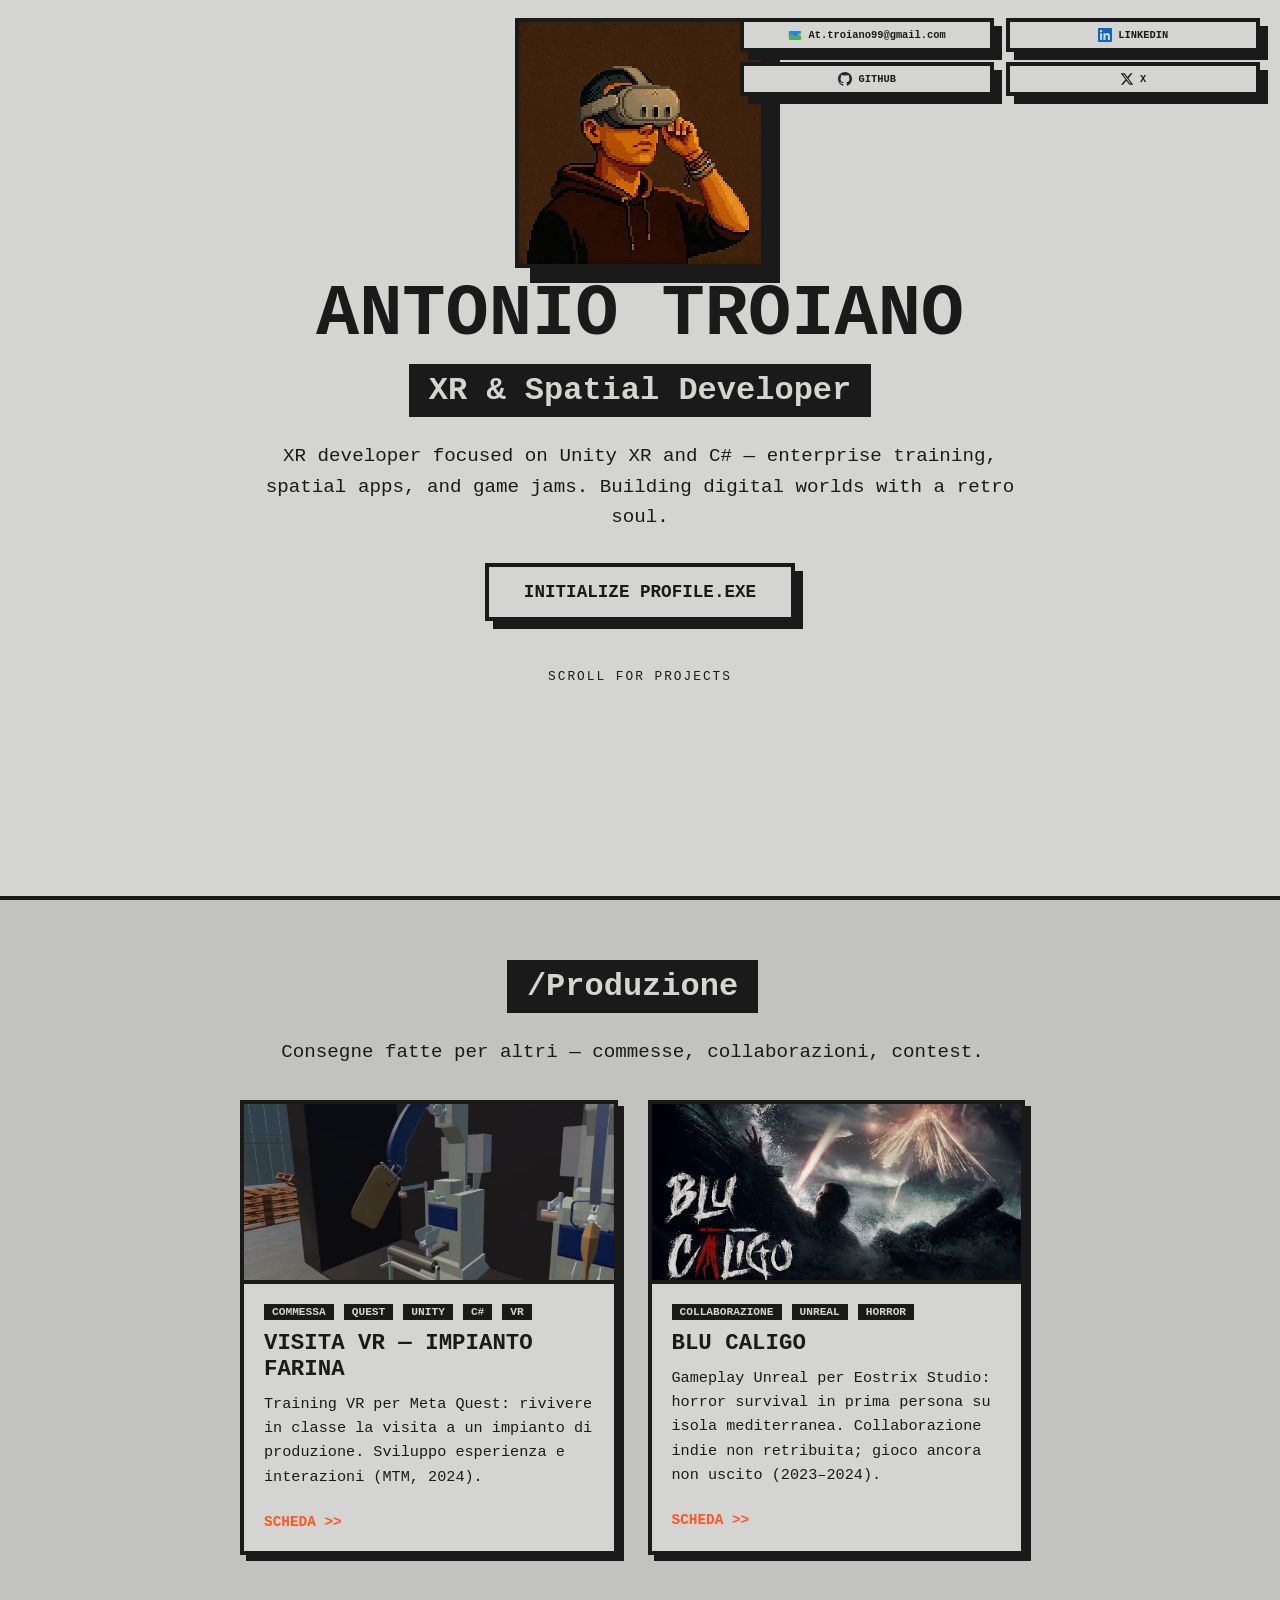
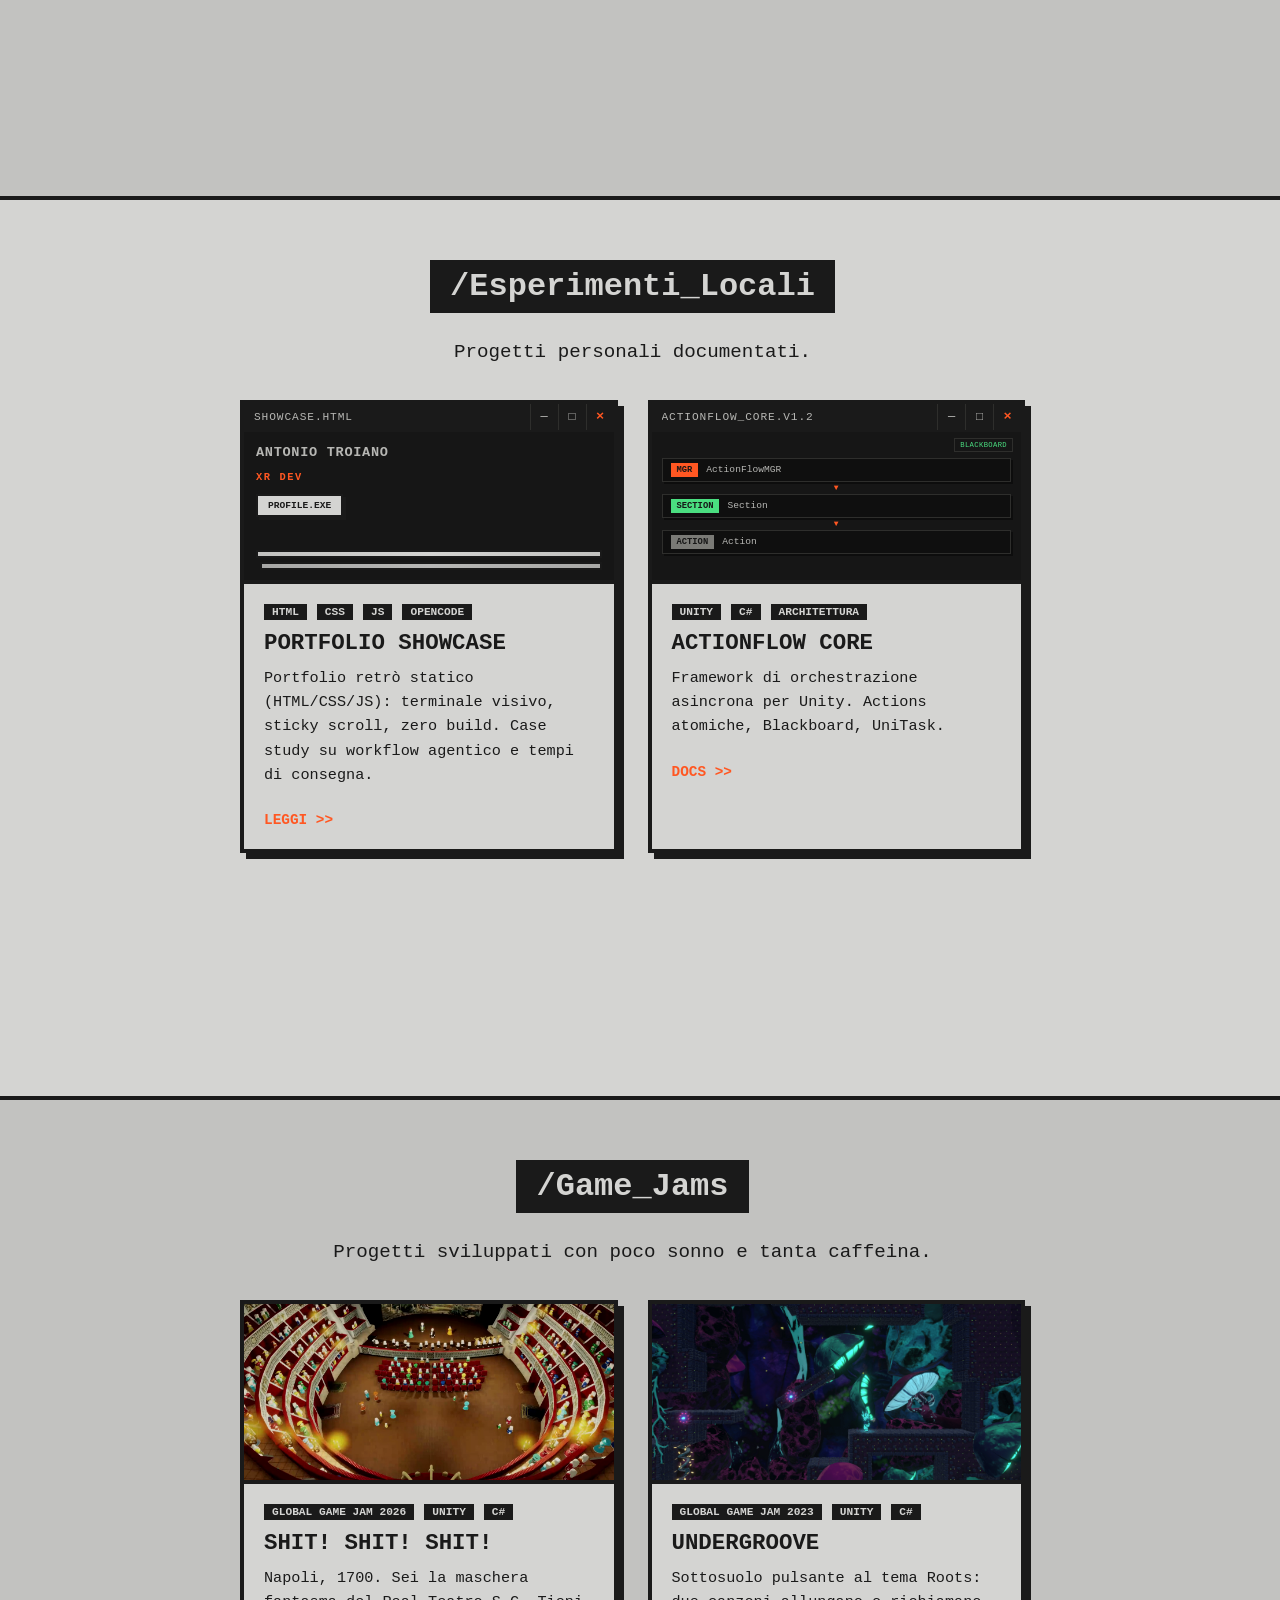
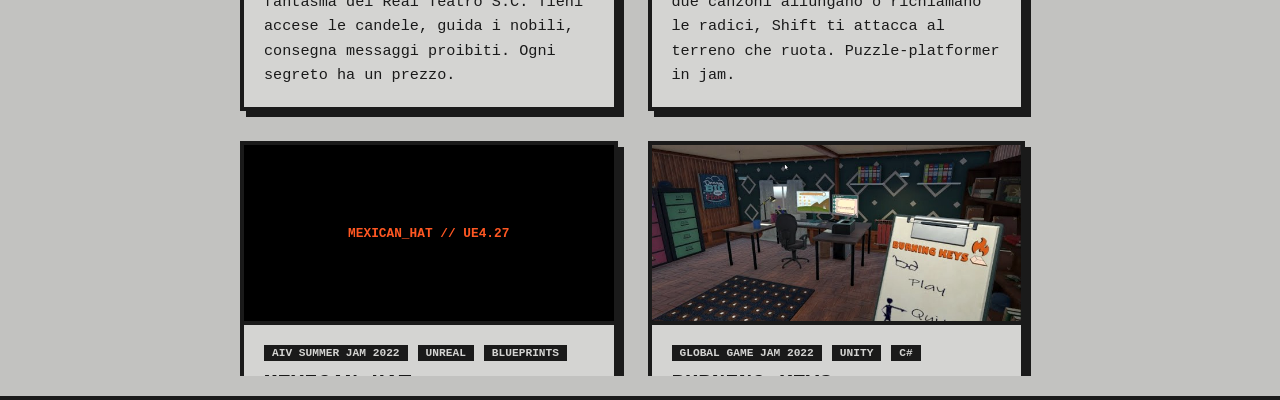
==== commit 23dff60f: "Project: refresh contact links and Blucaligo portfolio content - Wire real social URLs and Gmail cop" ====
--- a/index.html
+++ b/index.html
@@ -12,10 +12,10 @@
 
     <section class="layer" id="intro">
         <nav class="contact-links" aria-label="Contact links">
-            <a href="mailto:EMAIL@DOMINIO" class="retro-btn contact-link">MAIL: EMAIL@DOMINIO</a>
-            <a href="https://www.linkedin.com/in/PROFILO" class="retro-btn contact-link" target="_blank" rel="noopener noreferrer">LINKEDIN: /in/PROFILO</a>
-            <a href="https://github.com/UTENTE" class="retro-btn contact-link" target="_blank" rel="noopener noreferrer">GIT: /UTENTE</a>
-            <a href="https://x.com/UTENTE" class="retro-btn contact-link" target="_blank" rel="noopener noreferrer">X: /UTENTE</a>
+            <button type="button" class="retro-btn contact-link contact-link--gmail" data-copy-mail="At.troiano99@gmail.com" aria-label="Copia indirizzo email At.troiano99@gmail.com"><svg class="contact-link__icon contact-link__icon--gmail" xmlns="http://www.w3.org/2000/svg" width="14" height="14" viewBox="0 0 48 48" aria-hidden="true"><path fill="#4caf50" d="M45 16.18v21.82c0 1.66-1.34 3-3 3H6c-1.66 0-3-1.34-3-3V16.18l21 15.18L45 16.18z"/><path fill="#1e88e5" d="M45 16.18L24 31.36 3 16.18V13c0-1.66 1.34-3 3-3h36c1.66 0 3 1.34 3 3v3.18z"/><path fill="#e53935" d="M3 16.18l8.5 6.5L3 23.18V16.18z"/><path fill="#fbc02d" d="M45 16.18l-8.5 6.5 8.5 6.5V16.18z"/></svg>At.troiano99@gmail.com</button>
+            <a href="https://www.linkedin.com/in/antonio-troiano-652730238/" class="retro-btn contact-link contact-link--linkedin" target="_blank" rel="noopener noreferrer"><svg class="contact-link__icon" xmlns="http://www.w3.org/2000/svg" width="14" height="14" viewBox="0 0 24 24" aria-hidden="true"><path fill="currentColor" d="M20.447 20.452h-3.554v-5.569c0-1.328-.027-3.037-1.852-3.037-1.853 0-2.136 1.445-2.136 2.939v5.667H9.351V9h3.414v1.561h.046c.477-.9 1.637-1.85 3.37-1.85 3.601 0 4.267 2.37 4.267 5.455v6.286zM5.337 7.433c-1.144 0-2.063-.926-2.063-2.065 0-1.138.92-2.063 2.063-2.063 1.14 0 2.064.925 2.064 2.063 0 1.139-.925 2.065-2.064 2.065zm1.782 13.019H3.555V9h3.564v11.452zM22.225 0H1.771C.792 0 0 .774 0 1.729v20.542C0 23.227.792 24 1.771 24h20.451C23.2 24 24 23.227 24 22.271V1.729C24 .774 23.2 0 22.222 0h.003z"/></svg>LinkedIn</a>
+            <a href="https://github.com/Rene9267" class="retro-btn contact-link contact-link--github" target="_blank" rel="noopener noreferrer"><svg class="contact-link__icon" xmlns="http://www.w3.org/2000/svg" width="14" height="14" viewBox="0 0 24 24" aria-hidden="true"><path fill="currentColor" d="M12 0c-6.626 0-12 5.373-12 12 0 5.302 3.438 9.8 8.207 11.387.599.111.793-.261.793-.577v-2.234c-3.338.726-4.033-1.416-4.033-1.416-.546-1.387-1.333-1.756-1.333-1.756-1.089-.745.083-.729.083-.729 1.205.084 1.839 1.237 1.839 1.237 1.07 1.834 2.807 1.304 3.492.997.107-.775.418-1.305.762-1.604-2.665-.305-5.467-1.334-5.467-5.931 0-1.311.469-2.381 1.236-3.221-.124-.303-.535-1.524.117-3.176 0 0 1.008-.322 3.301 1.23.957-.266 1.983-.399 3.003-.404 1.02.005 2.047.138 3.006.404 2.291-1.552 3.297-1.23 3.297-1.23.653 1.653.242 2.874.118 3.176.77.84 1.235 1.911 1.235 3.221 0 4.609-2.807 5.624-5.479 5.921.43.372.823 1.102.823 2.222v3.293c0 .319.192.694.801.576 4.765-1.589 8.199-6.086 8.199-11.386 0-6.627-5.373-12-12-12z"/></svg>GitHub</a>
+            <a href="https://x.com/A_Rene9267" class="retro-btn contact-link contact-link--x" target="_blank" rel="noopener noreferrer"><svg class="contact-link__icon" xmlns="http://www.w3.org/2000/svg" width="14" height="14" viewBox="0 0 24 24" aria-hidden="true"><path fill="currentColor" d="M18.244 2.25h3.308l-7.227 8.26 8.502 11.24H16.17l-5.214-6.817L4.99 21.75H1.68l7.73-8.835L1.254 2.25H8.08l4.713 6.231zm-1.161 17.52h1.833L7.084 4.126H5.117z"/></svg>X</a>
         </nav>
         <div class="content">
             <div class="profile-icon-container">
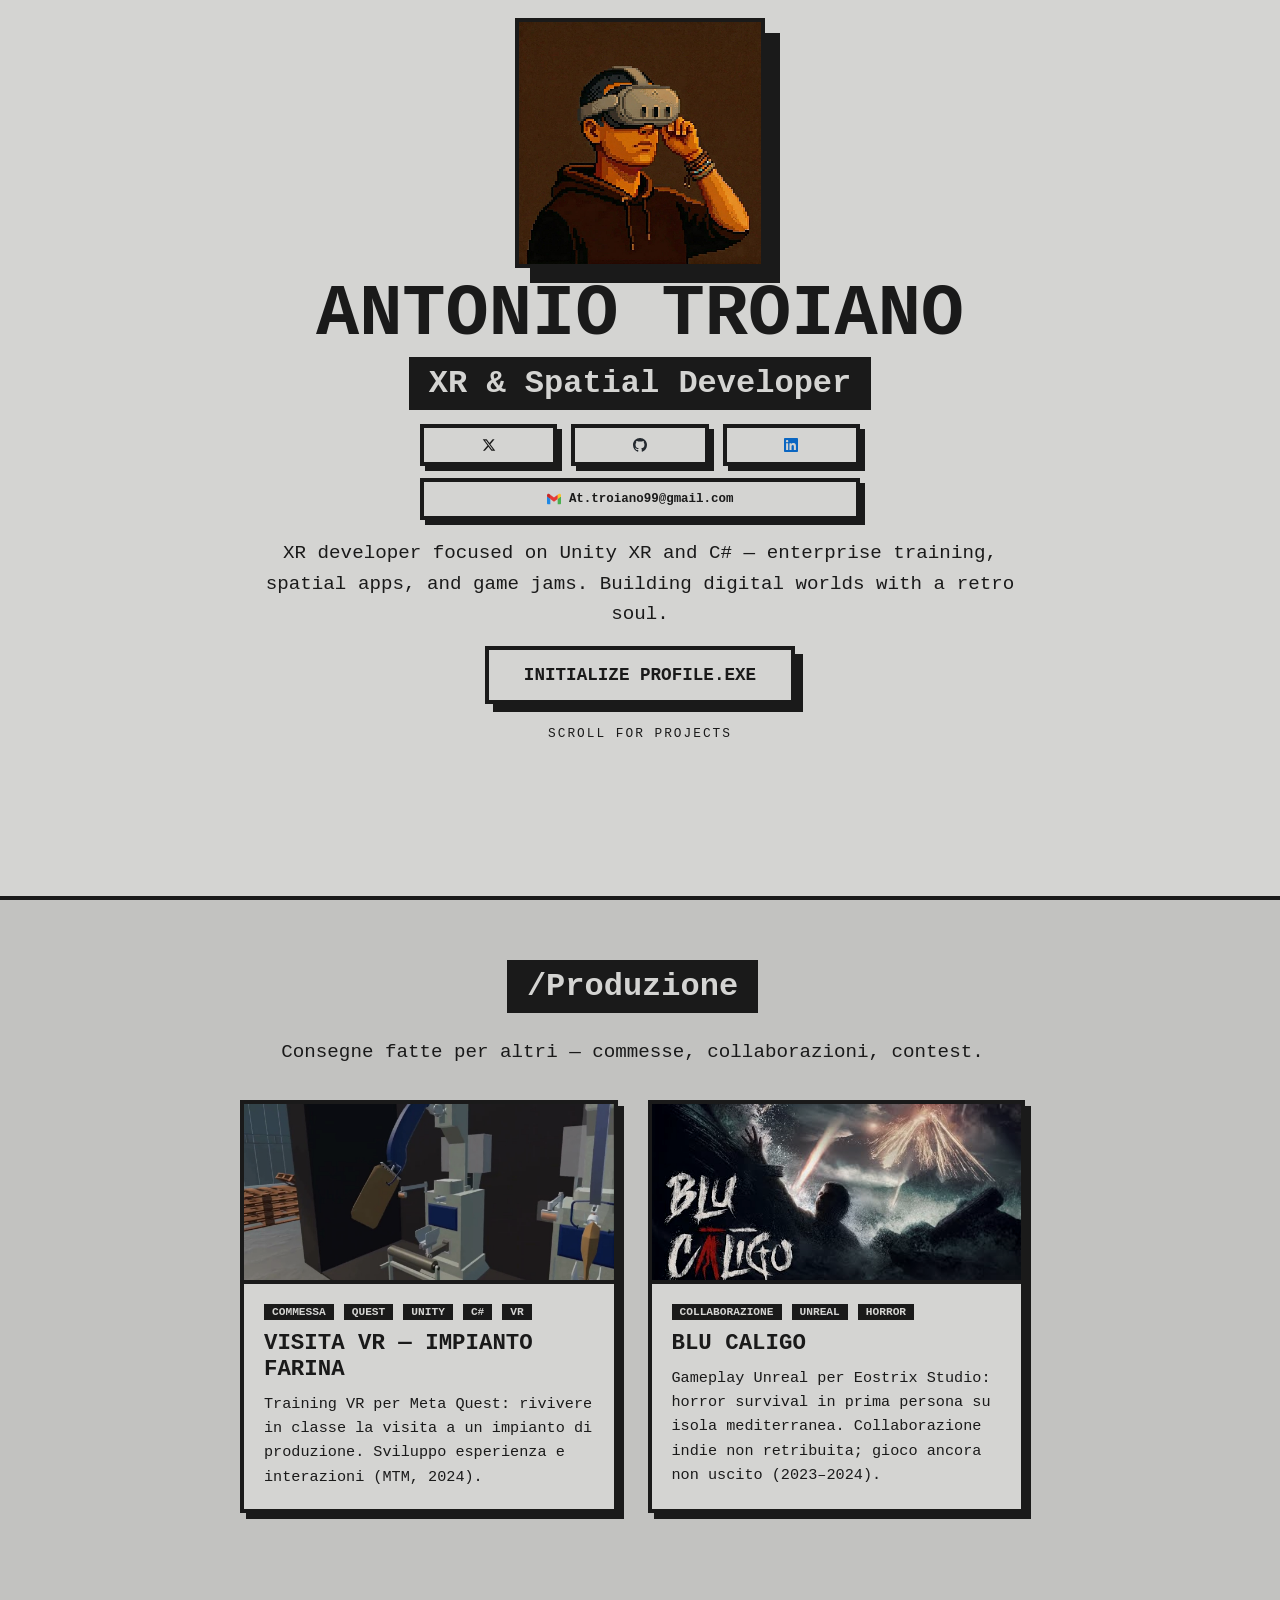
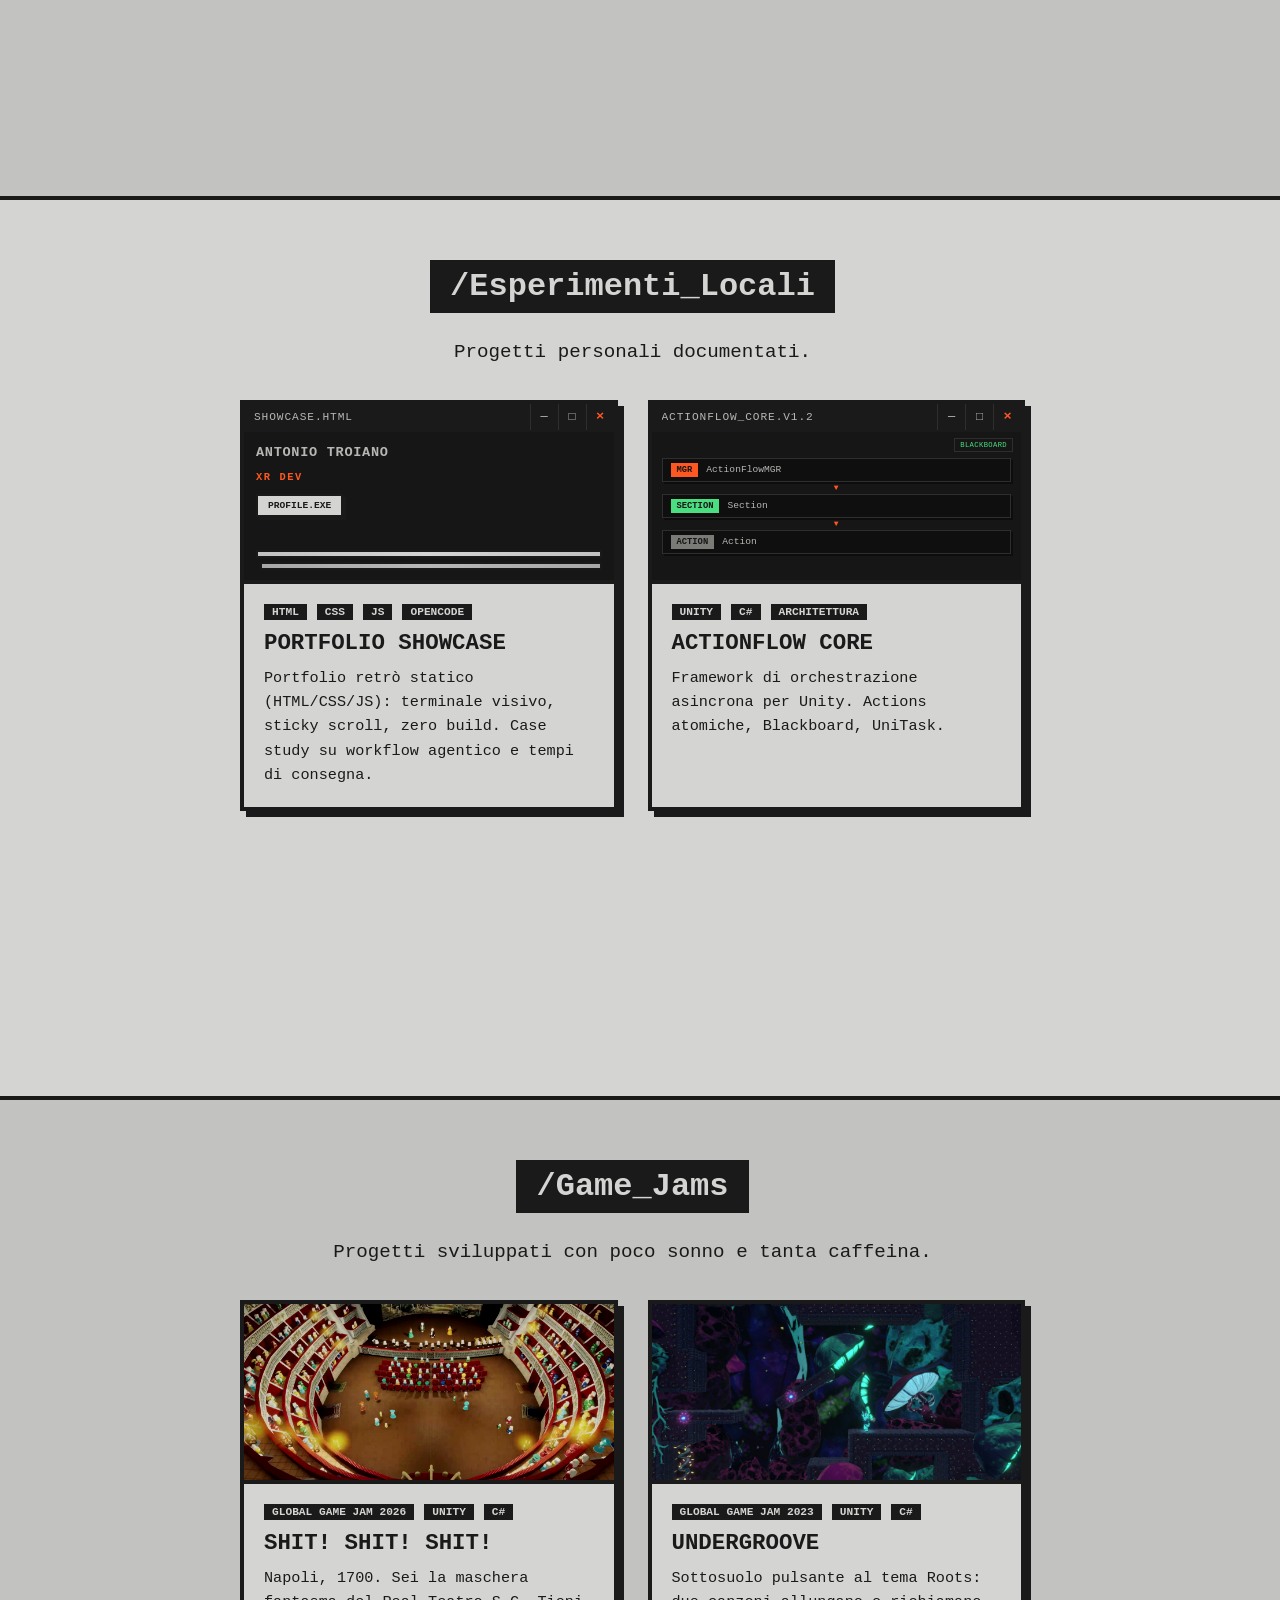
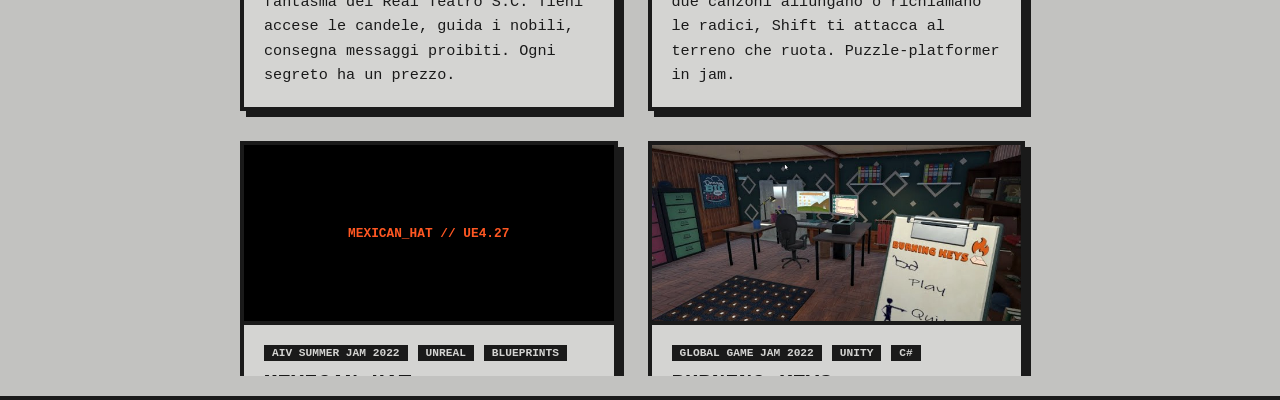
==== commit 8bfc839e: "Update" ====
--- a/index.html
+++ b/index.html
@@ -11,19 +11,19 @@
 <body>
 
     <section class="layer" id="intro">
-        <nav class="contact-links" aria-label="Contact links">
-            <button type="button" class="retro-btn contact-link contact-link--gmail" data-copy-mail="At.troiano99@gmail.com" aria-label="Copia indirizzo email At.troiano99@gmail.com"><svg class="contact-link__icon contact-link__icon--gmail" xmlns="http://www.w3.org/2000/svg" width="14" height="14" viewBox="0 0 48 48" aria-hidden="true"><path fill="#4caf50" d="M45 16.18v21.82c0 1.66-1.34 3-3 3H6c-1.66 0-3-1.34-3-3V16.18l21 15.18L45 16.18z"/><path fill="#1e88e5" d="M45 16.18L24 31.36 3 16.18V13c0-1.66 1.34-3 3-3h36c1.66 0 3 1.34 3 3v3.18z"/><path fill="#e53935" d="M3 16.18l8.5 6.5L3 23.18V16.18z"/><path fill="#fbc02d" d="M45 16.18l-8.5 6.5 8.5 6.5V16.18z"/></svg>At.troiano99@gmail.com</button>
-            <a href="https://www.linkedin.com/in/antonio-troiano-652730238/" class="retro-btn contact-link contact-link--linkedin" target="_blank" rel="noopener noreferrer"><svg class="contact-link__icon" xmlns="http://www.w3.org/2000/svg" width="14" height="14" viewBox="0 0 24 24" aria-hidden="true"><path fill="currentColor" d="M20.447 20.452h-3.554v-5.569c0-1.328-.027-3.037-1.852-3.037-1.853 0-2.136 1.445-2.136 2.939v5.667H9.351V9h3.414v1.561h.046c.477-.9 1.637-1.85 3.37-1.85 3.601 0 4.267 2.37 4.267 5.455v6.286zM5.337 7.433c-1.144 0-2.063-.926-2.063-2.065 0-1.138.92-2.063 2.063-2.063 1.14 0 2.064.925 2.064 2.063 0 1.139-.925 2.065-2.064 2.065zm1.782 13.019H3.555V9h3.564v11.452zM22.225 0H1.771C.792 0 0 .774 0 1.729v20.542C0 23.227.792 24 1.771 24h20.451C23.2 24 24 23.227 24 22.271V1.729C24 .774 23.2 0 22.222 0h.003z"/></svg>LinkedIn</a>
-            <a href="https://github.com/Rene9267" class="retro-btn contact-link contact-link--github" target="_blank" rel="noopener noreferrer"><svg class="contact-link__icon" xmlns="http://www.w3.org/2000/svg" width="14" height="14" viewBox="0 0 24 24" aria-hidden="true"><path fill="currentColor" d="M12 0c-6.626 0-12 5.373-12 12 0 5.302 3.438 9.8 8.207 11.387.599.111.793-.261.793-.577v-2.234c-3.338.726-4.033-1.416-4.033-1.416-.546-1.387-1.333-1.756-1.333-1.756-1.089-.745.083-.729.083-.729 1.205.084 1.839 1.237 1.839 1.237 1.07 1.834 2.807 1.304 3.492.997.107-.775.418-1.305.762-1.604-2.665-.305-5.467-1.334-5.467-5.931 0-1.311.469-2.381 1.236-3.221-.124-.303-.535-1.524.117-3.176 0 0 1.008-.322 3.301 1.23.957-.266 1.983-.399 3.003-.404 1.02.005 2.047.138 3.006.404 2.291-1.552 3.297-1.23 3.297-1.23.653 1.653.242 2.874.118 3.176.77.84 1.235 1.911 1.235 3.221 0 4.609-2.807 5.624-5.479 5.921.43.372.823 1.102.823 2.222v3.293c0 .319.192.694.801.576 4.765-1.589 8.199-6.086 8.199-11.386 0-6.627-5.373-12-12-12z"/></svg>GitHub</a>
-            <a href="https://x.com/A_Rene9267" class="retro-btn contact-link contact-link--x" target="_blank" rel="noopener noreferrer"><svg class="contact-link__icon" xmlns="http://www.w3.org/2000/svg" width="14" height="14" viewBox="0 0 24 24" aria-hidden="true"><path fill="currentColor" d="M18.244 2.25h3.308l-7.227 8.26 8.502 11.24H16.17l-5.214-6.817L4.99 21.75H1.68l7.73-8.835L1.254 2.25H8.08l4.713 6.231zm-1.161 17.52h1.833L7.084 4.126H5.117z"/></svg>X</a>
-        </nav>
         <div class="content">
             <div class="profile-icon-container">
-                <img src="assets/profile-8bit.jpg" alt="Antonio Troiano Pixel Art" class="profile-pixel-art">
-            </div>
-            
+                <img src="assets/profile-8bit.jpg" alt="Antonio Troiano Pixel Art" class="profile-pixel-art" draggable="false">
+            </div>
+
             <h1>Antonio Troiano</h1>
             <h2>XR & Spatial Developer</h2>
+            <nav class="contact-links" aria-label="Contact links">
+                <a href="https://x.com/A_Rene9267" class="retro-btn contact-link contact-link--x" target="_blank" rel="noopener noreferrer" aria-label="X"><svg class="contact-link__icon" xmlns="http://www.w3.org/2000/svg" width="14" height="14" viewBox="0 0 24 24" aria-hidden="true"><path fill="currentColor" d="M18.244 2.25h3.308l-7.227 8.26 8.502 11.24H16.17l-5.214-6.817L4.99 21.75H1.68l7.73-8.835L1.254 2.25H8.08l4.713 6.231zm-1.161 17.52h1.833L7.084 4.126H5.117z"/></svg></a>
+                <a href="https://github.com/Rene9267" class="retro-btn contact-link contact-link--github" target="_blank" rel="noopener noreferrer" aria-label="GitHub"><svg class="contact-link__icon" xmlns="http://www.w3.org/2000/svg" width="14" height="14" viewBox="0 0 24 24" aria-hidden="true"><path fill="currentColor" d="M12 0c-6.626 0-12 5.373-12 12 0 5.302 3.438 9.8 8.207 11.387.599.111.793-.261.793-.577v-2.234c-3.338.726-4.033-1.416-4.033-1.416-.546-1.387-1.333-1.756-1.333-1.756-1.089-.745.083-.729.083-.729 1.205.084 1.839 1.237 1.839 1.237 1.07 1.834 2.807 1.304 3.492.997.107-.775.418-1.305.762-1.604-2.665-.305-5.467-1.334-5.467-5.931 0-1.311.469-2.381 1.236-3.221-.124-.303-.535-1.524.117-3.176 0 0 1.008-.322 3.301 1.23.957-.266 1.983-.399 3.003-.404 1.02.005 2.047.138 3.006.404 2.291-1.552 3.297-1.23 3.297-1.23.653 1.653.242 2.874.118 3.176.77.84 1.235 1.911 1.235 3.221 0 4.609-2.807 5.624-5.479 5.921.43.372.823 1.102.823 2.222v3.293c0 .319.192.694.801.576 4.765-1.589 8.199-6.086 8.199-11.386 0-6.627-5.373-12-12-12z"/></svg></a>
+                <a href="https://www.linkedin.com/in/antonio-troiano-652730238/" class="retro-btn contact-link contact-link--linkedin" target="_blank" rel="noopener noreferrer" aria-label="LinkedIn"><svg class="contact-link__icon" xmlns="http://www.w3.org/2000/svg" width="14" height="14" viewBox="0 0 24 24" aria-hidden="true"><path fill="currentColor" d="M20.447 20.452h-3.554v-5.569c0-1.328-.027-3.037-1.852-3.037-1.853 0-2.136 1.445-2.136 2.939v5.667H9.351V9h3.414v1.561h.046c.477-.9 1.637-1.85 3.37-1.85 3.601 0 4.267 2.37 4.267 5.455v6.286zM5.337 7.433c-1.144 0-2.063-.926-2.063-2.065 0-1.138.92-2.063 2.063-2.063 1.14 0 2.064.925 2.064 2.063 0 1.139-.925 2.065-2.064 2.065zm1.782 13.019H3.555V9h3.564v11.452zM22.225 0H1.771C.792 0 0 .774 0 1.729v20.542C0 23.227.792 24 1.771 24h20.451C23.2 24 24 23.227 24 22.271V1.729C24 .774 23.2 0 22.222 0h.003z"/></svg></a>
+                <button type="button" class="retro-btn contact-link contact-link--gmail" data-copy-mail="At.troiano99@gmail.com" aria-label="Copia indirizzo email At.troiano99@gmail.com"><svg class="contact-link__icon contact-link__icon--gmail" xmlns="http://www.w3.org/2000/svg" width="16" height="16" viewBox="0 0 48 48" aria-hidden="true"><path fill="#4caf50" d="M45,16.2l-5,2.75l-5,4.75L35,40h7c1.657,0,3-1.343,3-3V16.2z"/><path fill="#1e88e5" d="M3,16.2l3.614,1.71L13,23.7V40H6c-1.657,0-3-1.343-3-3V16.2z"/><polygon fill="#e53935" points="35,11.2 24,19.45 13,11.2 12,17 13,23.7 24,31.95 35,23.7 36,17"/><path fill="#c62828" d="M3,12.298V16.2l10,7.5V11.2L9.876,8.859C9.132,8.301,8.228,8,7.298,8h0C4.924,8,3,9.924,3,12.298z"/><path fill="#fbc02d" d="M45,12.298V16.2l-10,7.5V11.2l3.124-2.341C38.868,8.301,39.772,8,40.702,8h0C43.076,8,45,9.924,45,12.298z"/></svg>At.troiano99@gmail.com</button>
+            </nav>
             <p>XR developer focused on Unity XR and C# — enterprise training, spatial apps, and game jams. Building digital worlds with a retro soul.</p>
 
             <div class="btn-scroll-wrapper">
@@ -65,7 +65,6 @@
                         </div>
                         <h3>Visita VR — impianto farina</h3>
                         <p>Training VR per Meta Quest: rivivere in classe la visita a un impianto di produzione. Sviluppo esperienza e interazioni (MTM, 2024).</p>
-                        <span class="card-btn">Scheda &gt;&gt;</span>
                     </div>
                 </a>
 
@@ -81,7 +80,6 @@
                         </div>
                         <h3>Blu Caligo</h3>
                         <p>Gameplay Unreal per Eostrix Studio: horror survival in prima persona su isola mediterranea. Collaborazione indie non retribuita; gioco ancora non uscito (2023–2024).</p>
-                        <span class="card-btn">Scheda &gt;&gt;</span>
                     </div>
                 </a>
 
@@ -123,7 +121,6 @@
                         </div>
                         <h3>Portfolio Showcase</h3>
                         <p>Portfolio retrò statico (HTML/CSS/JS): terminale visivo, sticky scroll, zero build. Case study su workflow agentico e tempi di consegna.</p>
-                        <span class="card-btn">Leggi >></span>
                     </div>
                 </a>
                 <a class="project-card" href="project-actionflow.html">
@@ -166,7 +163,6 @@
                         </div>
                         <h3>ActionFlow Core</h3>
                         <p>Framework di orchestrazione asincrona per Unity. Actions atomiche, Blackboard, UniTask.</p>
-                        <span class="card-btn">Docs >></span>
                     </div>
                 </a>
             </div>
@@ -258,6 +254,7 @@
     </section>
     
     <script src="js/retro-audio.js"></script>
+    <script src="js/duck-burst.js"></script>
     <script src="js/pointer-feedback.js"></script>
     <script src="js/section-snap.js"></script>
     <script src="js/certificate-modal.js"></script>
--- a/style.css
+++ b/style.css
@@ -11,6 +11,7 @@
 @import url("styles/certificates.css");
 @import url("styles/mobile-responsiveness.css");
 @import url("styles/profile-pixel.css");
+@import url("styles/duck-burst.css");
 @import url("styles/scroll-hint.css");
 @import url("styles/hobbies-marquee.css");
 @import url("styles/mobile-768.css");
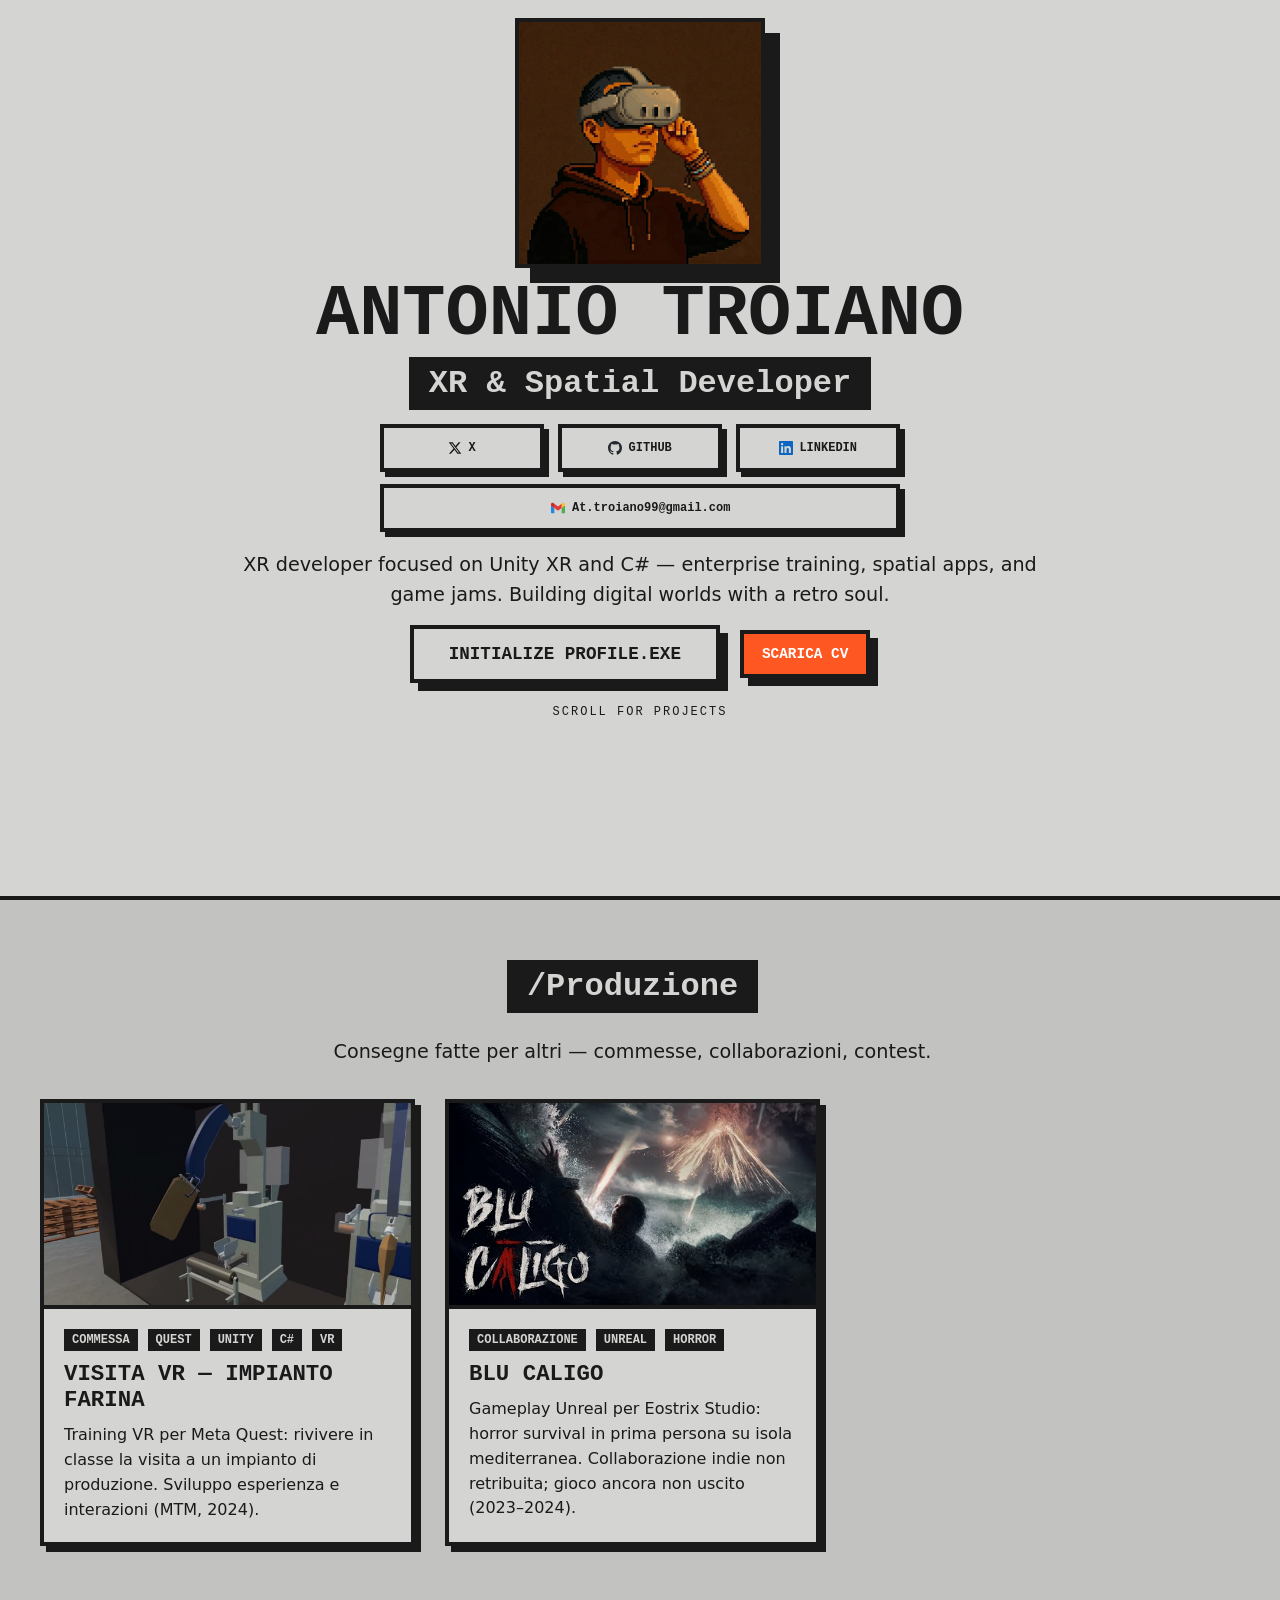
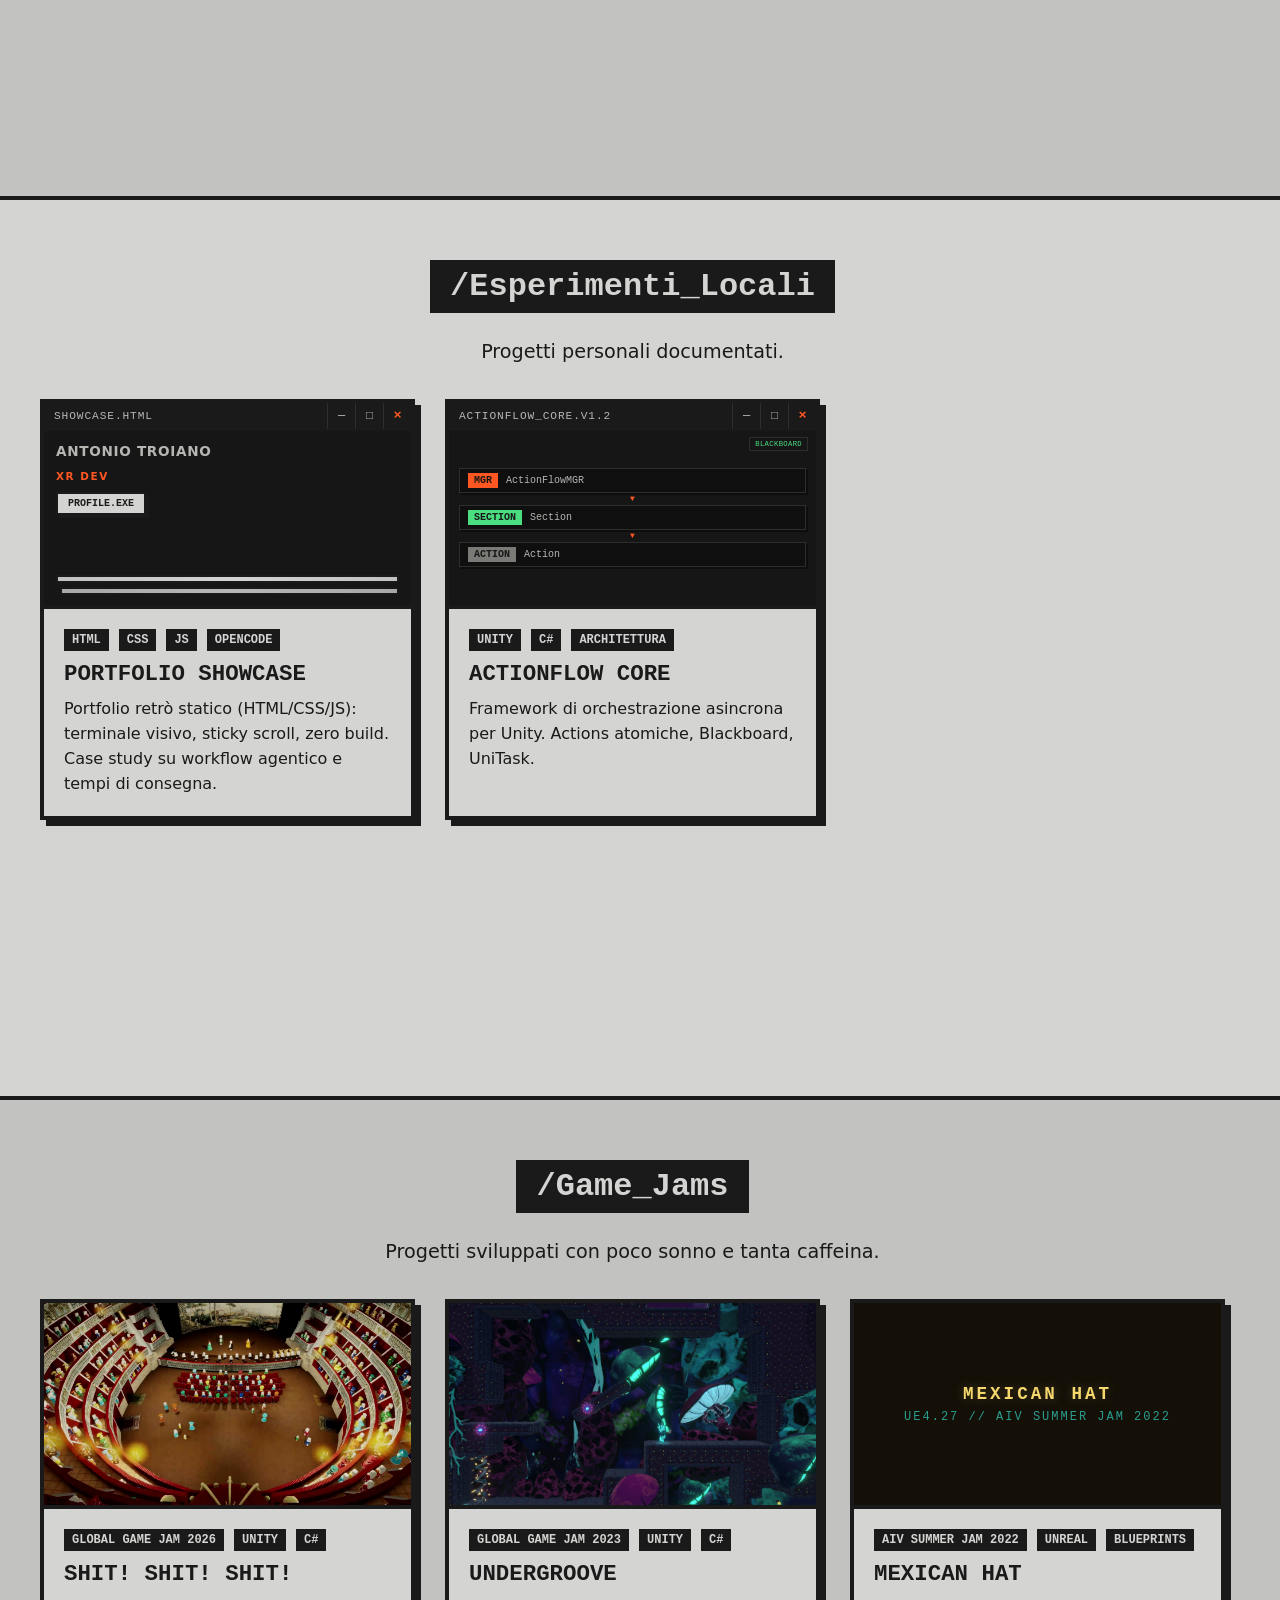
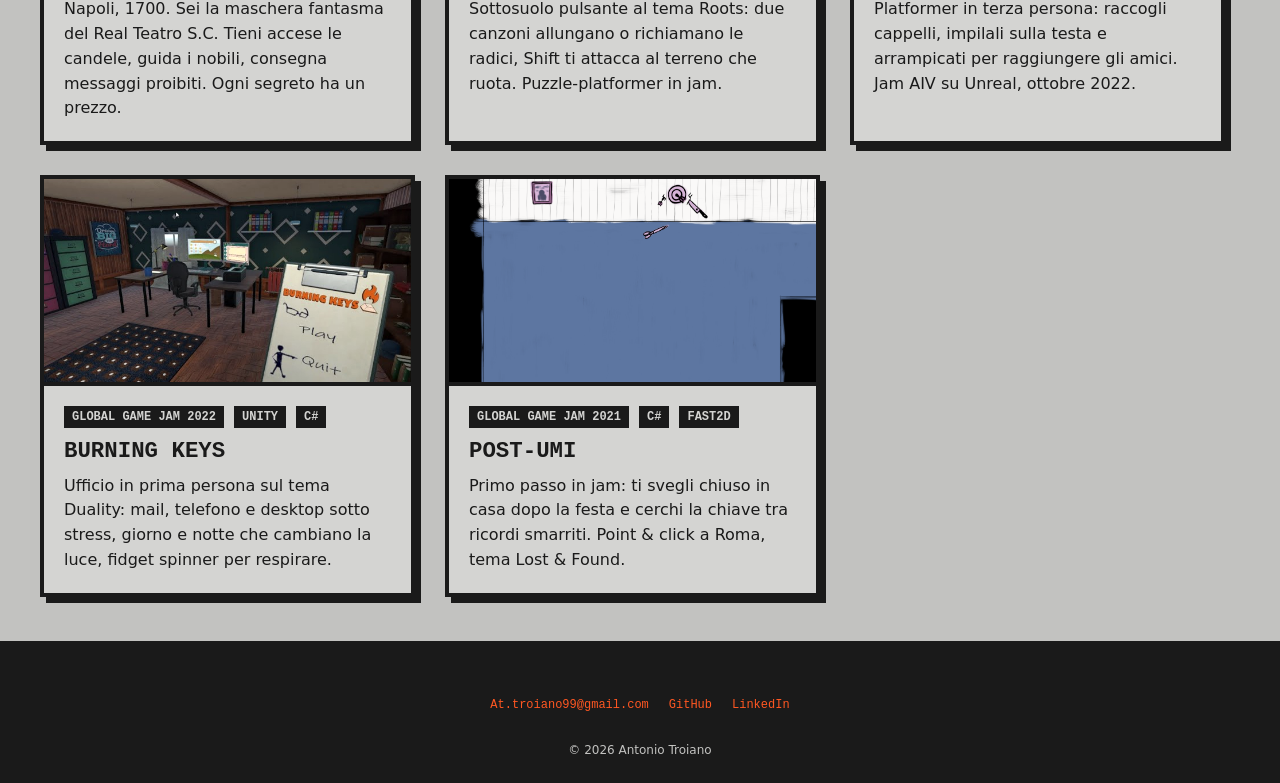
==== commit 966a6c4c: "Project: polish portfolio accessibility, mobile FX, and project pages - Rebuild certificate lightbox" ====
--- a/index.html
+++ b/index.html
@@ -3,9 +3,18 @@
 
 <head>
     <meta charset="UTF-8">
-    <meta name="viewport" content="width=device-width, initial-scale=1.0">
+    <meta name="viewport" content="width=device-width, initial-scale=1, viewport-fit=cover">
     <title>Portfolio XR | Antonio Troiano</title>
     <link rel="stylesheet" href="style.css">
+    <script>
+        (function () {
+            try {
+                if (sessionStorage.getItem('cv-home-scroll-restore')) {
+                    document.documentElement.classList.add('is-restoring-scroll');
+                }
+            } catch (_) { /* sessionStorage unavailable */ }
+        })();
+    </script>
 </head>
 
 <body>
@@ -13,21 +22,22 @@
     <section class="layer" id="intro">
         <div class="content">
             <div class="profile-icon-container">
-                <img src="assets/profile-8bit.jpg" alt="Antonio Troiano Pixel Art" class="profile-pixel-art" draggable="false">
+                <img src="assets/profile-8bit.jpg" alt="Antonio Troiano Pixel Art" class="profile-pixel-art" width="250" height="250" fetchpriority="high" decoding="async" draggable="false">
             </div>
 
             <h1>Antonio Troiano</h1>
             <h2>XR & Spatial Developer</h2>
             <nav class="contact-links" aria-label="Contact links">
-                <a href="https://x.com/A_Rene9267" class="retro-btn contact-link contact-link--x" target="_blank" rel="noopener noreferrer" aria-label="X"><svg class="contact-link__icon" xmlns="http://www.w3.org/2000/svg" width="14" height="14" viewBox="0 0 24 24" aria-hidden="true"><path fill="currentColor" d="M18.244 2.25h3.308l-7.227 8.26 8.502 11.24H16.17l-5.214-6.817L4.99 21.75H1.68l7.73-8.835L1.254 2.25H8.08l4.713 6.231zm-1.161 17.52h1.833L7.084 4.126H5.117z"/></svg></a>
-                <a href="https://github.com/Rene9267" class="retro-btn contact-link contact-link--github" target="_blank" rel="noopener noreferrer" aria-label="GitHub"><svg class="contact-link__icon" xmlns="http://www.w3.org/2000/svg" width="14" height="14" viewBox="0 0 24 24" aria-hidden="true"><path fill="currentColor" d="M12 0c-6.626 0-12 5.373-12 12 0 5.302 3.438 9.8 8.207 11.387.599.111.793-.261.793-.577v-2.234c-3.338.726-4.033-1.416-4.033-1.416-.546-1.387-1.333-1.756-1.333-1.756-1.089-.745.083-.729.083-.729 1.205.084 1.839 1.237 1.839 1.237 1.07 1.834 2.807 1.304 3.492.997.107-.775.418-1.305.762-1.604-2.665-.305-5.467-1.334-5.467-5.931 0-1.311.469-2.381 1.236-3.221-.124-.303-.535-1.524.117-3.176 0 0 1.008-.322 3.301 1.23.957-.266 1.983-.399 3.003-.404 1.02.005 2.047.138 3.006.404 2.291-1.552 3.297-1.23 3.297-1.23.653 1.653.242 2.874.118 3.176.77.84 1.235 1.911 1.235 3.221 0 4.609-2.807 5.624-5.479 5.921.43.372.823 1.102.823 2.222v3.293c0 .319.192.694.801.576 4.765-1.589 8.199-6.086 8.199-11.386 0-6.627-5.373-12-12-12z"/></svg></a>
-                <a href="https://www.linkedin.com/in/antonio-troiano-652730238/" class="retro-btn contact-link contact-link--linkedin" target="_blank" rel="noopener noreferrer" aria-label="LinkedIn"><svg class="contact-link__icon" xmlns="http://www.w3.org/2000/svg" width="14" height="14" viewBox="0 0 24 24" aria-hidden="true"><path fill="currentColor" d="M20.447 20.452h-3.554v-5.569c0-1.328-.027-3.037-1.852-3.037-1.853 0-2.136 1.445-2.136 2.939v5.667H9.351V9h3.414v1.561h.046c.477-.9 1.637-1.85 3.37-1.85 3.601 0 4.267 2.37 4.267 5.455v6.286zM5.337 7.433c-1.144 0-2.063-.926-2.063-2.065 0-1.138.92-2.063 2.063-2.063 1.14 0 2.064.925 2.064 2.063 0 1.139-.925 2.065-2.064 2.065zm1.782 13.019H3.555V9h3.564v11.452zM22.225 0H1.771C.792 0 0 .774 0 1.729v20.542C0 23.227.792 24 1.771 24h20.451C23.2 24 24 23.227 24 22.271V1.729C24 .774 23.2 0 22.222 0h.003z"/></svg></a>
+                <a href="https://x.com/A_Rene9267" class="retro-btn contact-link contact-link--x" target="_blank" rel="noopener noreferrer" aria-label="X"><svg class="contact-link__icon" xmlns="http://www.w3.org/2000/svg" width="14" height="14" viewBox="0 0 24 24" aria-hidden="true"><path fill="currentColor" d="M18.244 2.25h3.308l-7.227 8.26 8.502 11.24H16.17l-5.214-6.817L4.99 21.75H1.68l7.73-8.835L1.254 2.25H8.08l4.713 6.231zm-1.161 17.52h1.833L7.084 4.126H5.117z"/></svg>X</a>
+                <a href="https://github.com/Rene9267" class="retro-btn contact-link contact-link--github" target="_blank" rel="noopener noreferrer" aria-label="GitHub"><svg class="contact-link__icon" xmlns="http://www.w3.org/2000/svg" width="14" height="14" viewBox="0 0 24 24" aria-hidden="true"><path fill="currentColor" d="M12 0c-6.626 0-12 5.373-12 12 0 5.302 3.438 9.8 8.207 11.387.599.111.793-.261.793-.577v-2.234c-3.338.726-4.033-1.416-4.033-1.416-.546-1.387-1.333-1.756-1.333-1.756-1.089-.745.083-.729.083-.729 1.205.084 1.839 1.237 1.839 1.237 1.07 1.834 2.807 1.304 3.492.997.107-.775.418-1.305.762-1.604-2.665-.305-5.467-1.334-5.467-5.931 0-1.311.469-2.381 1.236-3.221-.124-.303-.535-1.524.117-3.176 0 0 1.008-.322 3.301 1.23.957-.266 1.983-.399 3.003-.404 1.02.005 2.047.138 3.006.404 2.291-1.552 3.297-1.23 3.297-1.23.653 1.653.242 2.874.118 3.176.77.84 1.235 1.911 1.235 3.221 0 4.609-2.807 5.624-5.479 5.921.43.372.823 1.102.823 2.222v3.293c0 .319.192.694.801.576 4.765-1.589 8.199-6.086 8.199-11.386 0-6.627-5.373-12-12-12z"/></svg>GitHub</a>
+                <a href="https://www.linkedin.com/in/antonio-troiano-652730238/" class="retro-btn contact-link contact-link--linkedin" target="_blank" rel="noopener noreferrer" aria-label="LinkedIn"><svg class="contact-link__icon" xmlns="http://www.w3.org/2000/svg" width="14" height="14" viewBox="0 0 24 24" aria-hidden="true"><path fill="currentColor" d="M20.447 20.452h-3.554v-5.569c0-1.328-.027-3.037-1.852-3.037-1.853 0-2.136 1.445-2.136 2.939v5.667H9.351V9h3.414v1.561h.046c.477-.9 1.637-1.85 3.37-1.85 3.601 0 4.267 2.37 4.267 5.455v6.286zM5.337 7.433c-1.144 0-2.063-.926-2.063-2.065 0-1.138.92-2.063 2.063-2.063 1.14 0 2.064.925 2.064 2.063 0 1.139-.925 2.065-2.064 2.065zm1.782 13.019H3.555V9h3.564v11.452zM22.225 0H1.771C.792 0 0 .774 0 1.729v20.542C0 23.227.792 24 1.771 24h20.451C23.2 24 24 23.227 24 22.271V1.729C24 .774 23.2 0 22.222 0h.003z"/></svg>LinkedIn</a>
                 <button type="button" class="retro-btn contact-link contact-link--gmail" data-copy-mail="At.troiano99@gmail.com" aria-label="Copia indirizzo email At.troiano99@gmail.com"><svg class="contact-link__icon contact-link__icon--gmail" xmlns="http://www.w3.org/2000/svg" width="16" height="16" viewBox="0 0 48 48" aria-hidden="true"><path fill="#4caf50" d="M45,16.2l-5,2.75l-5,4.75L35,40h7c1.657,0,3-1.343,3-3V16.2z"/><path fill="#1e88e5" d="M3,16.2l3.614,1.71L13,23.7V40H6c-1.657,0-3-1.343-3-3V16.2z"/><polygon fill="#e53935" points="35,11.2 24,19.45 13,11.2 12,17 13,23.7 24,31.95 35,23.7 36,17"/><path fill="#c62828" d="M3,12.298V16.2l10,7.5V11.2L9.876,8.859C9.132,8.301,8.228,8,7.298,8h0C4.924,8,3,9.924,3,12.298z"/><path fill="#fbc02d" d="M45,12.298V16.2l-10,7.5V11.2l3.124-2.341C38.868,8.301,39.772,8,40.702,8h0C43.076,8,45,9.924,45,12.298z"/></svg>At.troiano99@gmail.com</button>
             </nav>
             <p>XR developer focused on Unity XR and C# — enterprise training, spatial apps, and game jams. Building digital worlds with a retro soul.</p>
 
             <div class="btn-scroll-wrapper">
                 <a href="about.html" class="retro-btn btn-intro">Initialize Profile.exe</a>
+                <a href="assets/cv/Antonio_Troiano_CV.pdf" class="retro-btn btn-cv btn-cv--small" download="Antonio_Troiano_CV.pdf">Scarica CV</a>
             </div>
             <div class="scroll-hint projects-hint" aria-hidden="true">
                 <div class="chevron-group">
@@ -53,7 +63,7 @@
 
                 <a class="project-card" href="project-mtm.html">
                     <div class="card-visual">
-                        <img src="assets/mtm-vr-hero.jpg" alt="Visita VR — impianto farina, demo MTM" class="card-visual-img">
+                        <img src="assets/mtm-vr-hero.jpg" alt="Visita VR — impianto farina, demo MTM" class="card-visual-img" loading="lazy" decoding="async" width="640" height="360">
                     </div>
                     <div class="card-info">
                         <div class="tag-container">
@@ -70,7 +80,7 @@
 
                 <a class="project-card" href="project-blucaligo.html">
                     <div class="card-visual">
-                        <img src="assets/blucaligo-trailer-thumb.jpg" alt="Blu Caligo — first trailer, Eostrix Studio" class="card-visual-img">
+                        <img src="assets/blucaligo-trailer-thumb.jpg" alt="Blu Caligo — first trailer, Eostrix Studio" class="card-visual-img" loading="lazy" decoding="async" width="640" height="360">
                     </div>
                     <div class="card-info">
                         <div class="tag-container">
@@ -177,7 +187,7 @@
             <div class="projects-grid">
                 <a class="project-card" href="project-shit-shit-shit.html" data-href="project-shit-shit-shit.html">
                     <div class="card-visual">
-                        <img src="assets/shit-5.jpg" alt="Shit! Shit! Shit! screenshot" class="card-visual-img">
+                        <img src="assets/shit-5.jpg" alt="Shit! Shit! Shit! screenshot" class="card-visual-img" loading="lazy" decoding="async" width="640" height="360">
                     </div>
                     <div class="card-info">
                         <div class="tag-container">
@@ -192,7 +202,7 @@
 
                 <a class="project-card" href="project-undergroove.html" data-href="project-undergroove.html">
                     <div class="card-visual">
-                        <img src="assets/undergroove-2.png" alt="Undergroove screenshot" class="card-visual-img">
+                        <img src="assets/undergroove-2.png" alt="Undergroove screenshot" class="card-visual-img" loading="lazy" decoding="async" width="640" height="360">
                     </div>
                     <div class="card-info">
                         <div class="tag-container">
@@ -207,7 +217,10 @@
 
                 <a class="project-card" href="project-mexican-hat.html" data-href="project-mexican-hat.html">
                     <div class="card-visual" aria-hidden="true">
-                        <div class="placeholder-img">MEXICAN_HAT // UE4.27</div>
+                        <div class="mh-cover" role="img" aria-label="Mexican Hat, UE 4.27, AIV Summer Jam 2022">
+                            <span class="mh-cover__title">MEXICAN HAT</span>
+                            <span class="mh-cover__sub">UE4.27 // AIV Summer Jam 2022</span>
+                        </div>
                     </div>
                     <div class="card-info">
                         <div class="tag-container">
@@ -237,7 +250,7 @@
 
                 <a class="project-card" href="project-post-umi.html" data-href="project-post-umi.html">
                     <div class="card-visual">
-                        <img src="assets/post-umi-lounge.png" alt="Post-Umi — salone top-down" class="card-visual-img">
+                        <img src="assets/post-umi-lounge.png" alt="Post-Umi — salone top-down" class="card-visual-img" loading="lazy" decoding="async" width="640" height="360">
                     </div>
                     <div class="card-info">
                         <div class="tag-container">
@@ -252,6 +265,15 @@
             </div>
         </div>
     </section>
+
+    <footer class="site-footer">
+        <nav class="site-footer__links" aria-label="Contatti">
+            <a href="mailto:At.troiano99@gmail.com">At.troiano99@gmail.com</a>
+            <a href="https://github.com/Rene9267" target="_blank" rel="noopener noreferrer">GitHub</a>
+            <a href="https://www.linkedin.com/in/antonio-troiano-652730238/" target="_blank" rel="noopener noreferrer">LinkedIn</a>
+        </nav>
+        <p class="site-footer__copy">© 2026 Antonio Troiano</p>
+    </footer>
     
     <script src="js/retro-audio.js"></script>
     <script src="js/duck-burst.js"></script>
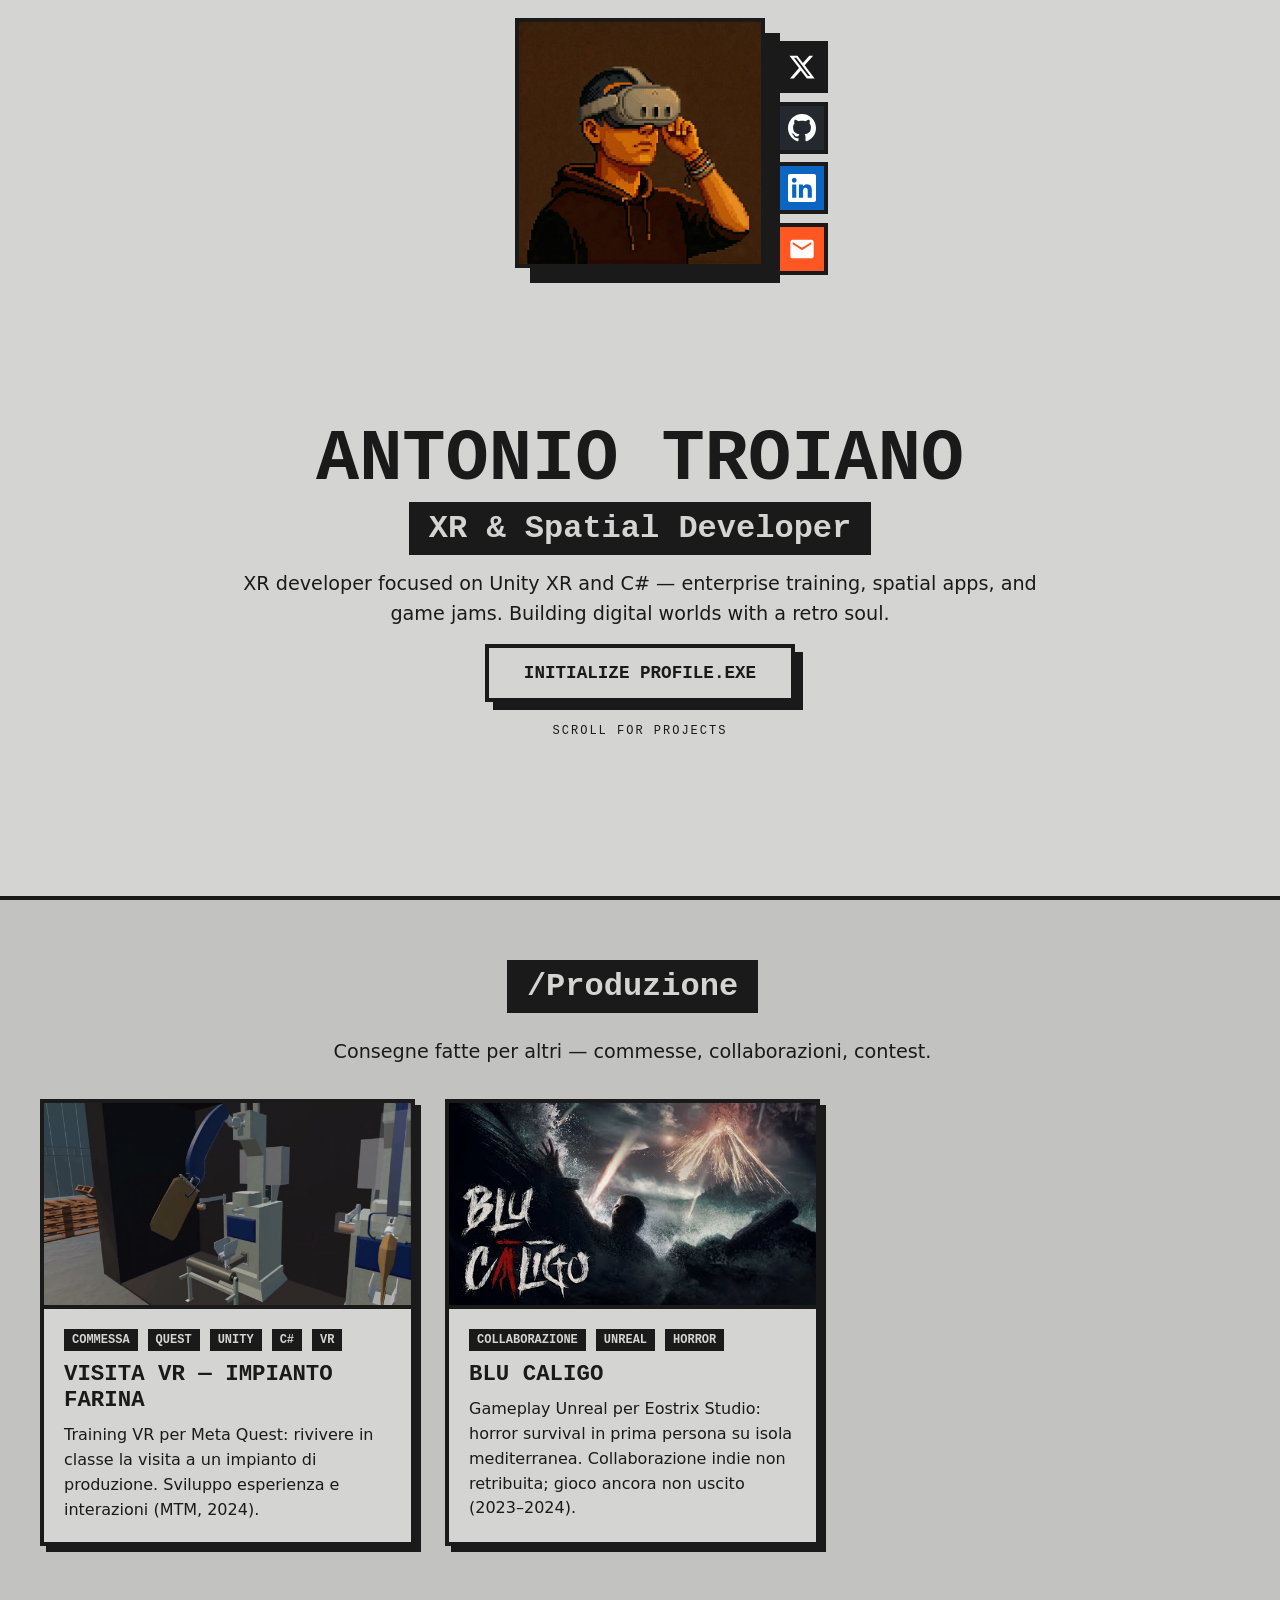
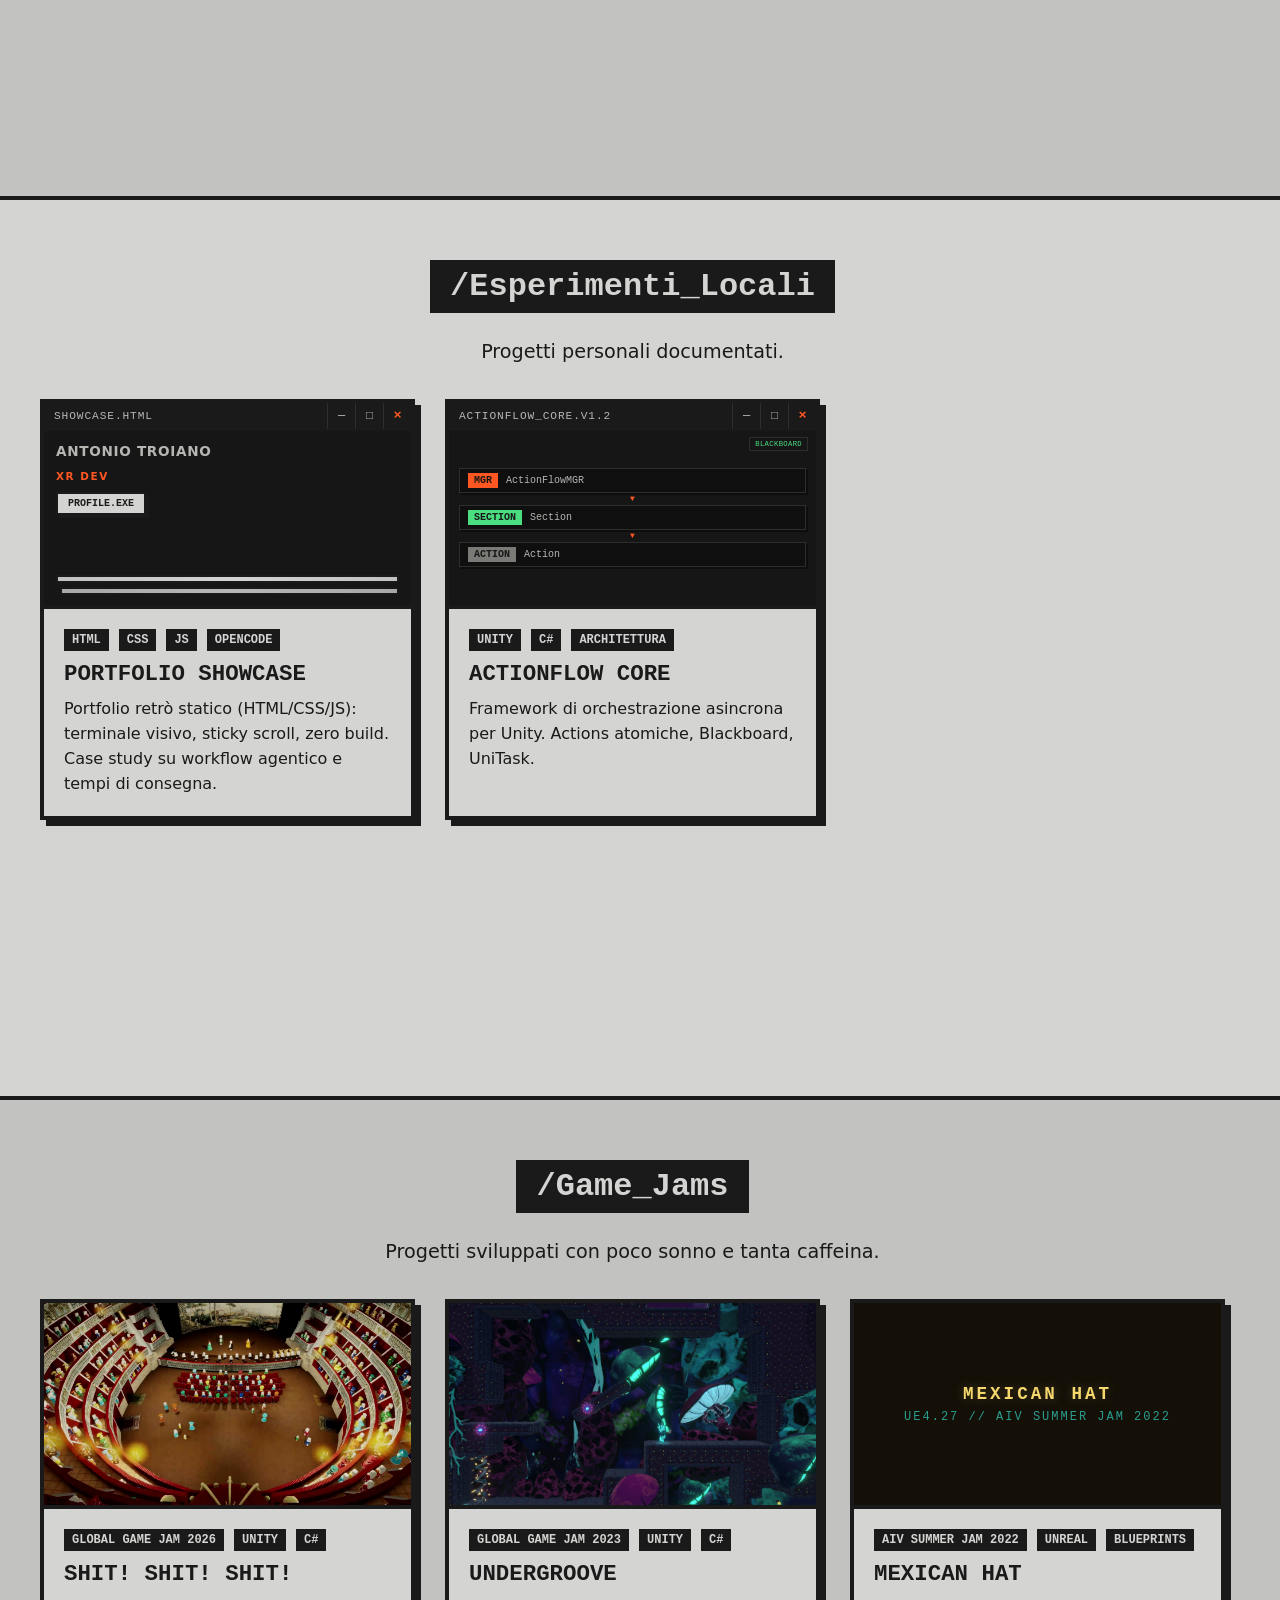
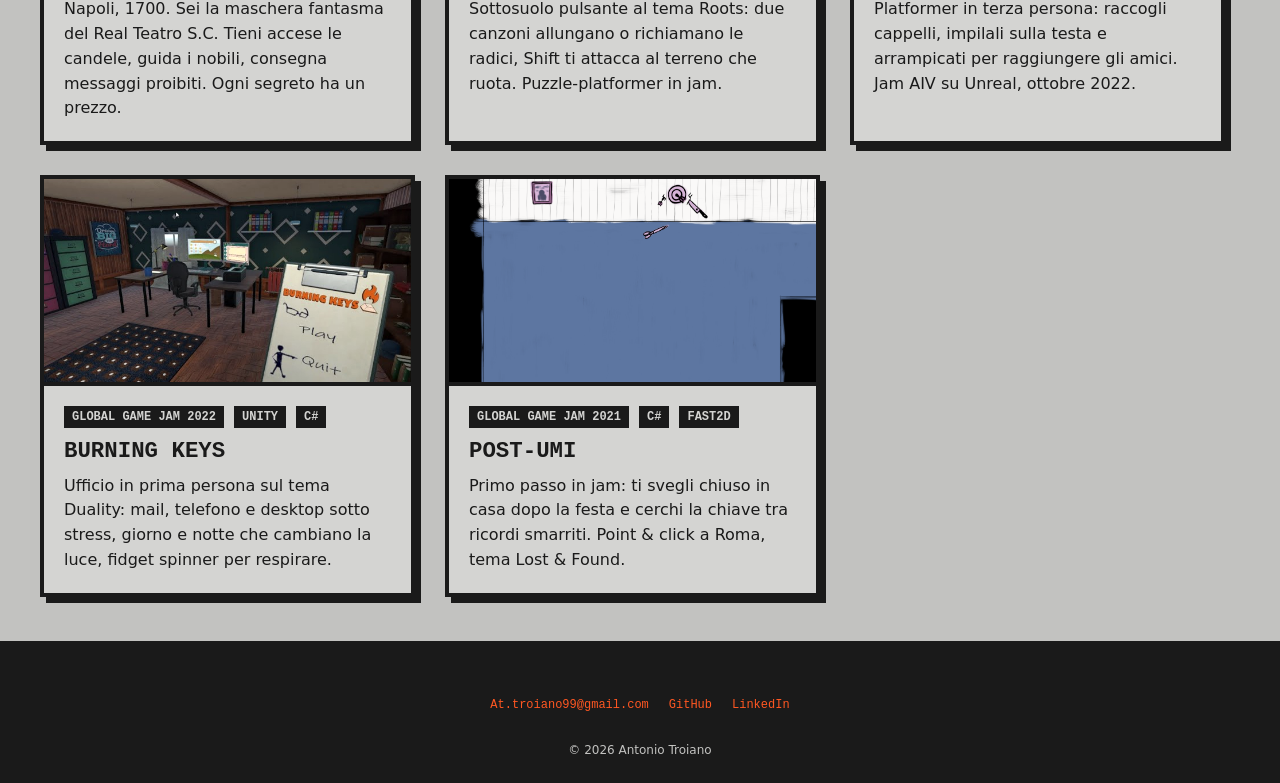
==== commit 97b8a7fc: "Project: polish page transitions, avatar contacts, and project pages - Hold the loading overlay acro" ====
--- a/index.html
+++ b/index.html
@@ -6,6 +6,7 @@
     <meta name="viewport" content="width=device-width, initial-scale=1, viewport-fit=cover">
     <title>Portfolio XR | Antonio Troiano</title>
     <link rel="stylesheet" href="style.css">
+    <script src="js/page-enter.js"></script>
     <script>
         (function () {
             try {
@@ -22,22 +23,23 @@
     <section class="layer" id="intro">
         <div class="content">
             <div class="profile-icon-container">
-                <img src="assets/profile-8bit.jpg" alt="Antonio Troiano Pixel Art" class="profile-pixel-art" width="250" height="250" fetchpriority="high" decoding="async" draggable="false">
+                <div class="profile-avatar">
+                    <nav class="avatar-tabs" aria-label="Contact links">
+                        <a href="https://x.com/A_Rene9267" class="avatar-tab avatar-tab--x" target="_blank" rel="noopener noreferrer" aria-label="X"><span class="avatar-tab__inner"><svg class="avatar-tab__icon" xmlns="http://www.w3.org/2000/svg" width="22" height="22" viewBox="0 0 24 24" aria-hidden="true"><path fill="currentColor" d="M18.244 2.25h3.308l-7.227 8.26 8.502 11.24H16.17l-5.214-6.817L4.99 21.75H1.68l7.73-8.835L1.254 2.25H8.08l4.713 6.231zm-1.161 17.52h1.833L7.084 4.126H5.117z"/></svg></span></a>
+                        <a href="https://github.com/Rene9267" class="avatar-tab avatar-tab--github" target="_blank" rel="noopener noreferrer" aria-label="GitHub"><span class="avatar-tab__inner"><svg class="avatar-tab__icon" xmlns="http://www.w3.org/2000/svg" width="22" height="22" viewBox="0 0 24 24" aria-hidden="true"><path fill="currentColor" d="M12 0c-6.626 0-12 5.373-12 12 0 5.302 3.438 9.8 8.207 11.387.599.111.793-.261.793-.577v-2.234c-3.338.726-4.033-1.416-4.033-1.416-.546-1.387-1.333-1.756-1.333-1.756-1.089-.745.083-.729.083-.729 1.205.084 1.839 1.237 1.839 1.237 1.07 1.834 2.807 1.304 3.492.997.107-.775.418-1.305.762-1.604-2.665-.305-5.467-1.334-5.467-5.931 0-1.311.469-2.381 1.236-3.221-.124-.303-.535-1.524.117-3.176 0 0 1.008-.322 3.301 1.23.957-.266 1.983-.399 3.003-.404 1.02.005 2.047.138 3.006.404 2.291-1.552 3.297-1.23 3.297-1.23.653 1.653.242 2.874.118 3.176.77.84 1.235 1.911 1.235 3.221 0 4.609-2.807 5.624-5.479 5.921.43.372.823 1.102.823 2.222v3.293c0 .319.192.694.801.576 4.765-1.589 8.199-6.086 8.199-11.386 0-6.627-5.373-12-12-12z"/></svg></span></a>
+                        <a href="https://www.linkedin.com/in/antonio-troiano-652730238/" class="avatar-tab avatar-tab--linkedin" target="_blank" rel="noopener noreferrer" aria-label="LinkedIn"><span class="avatar-tab__inner"><svg class="avatar-tab__icon" xmlns="http://www.w3.org/2000/svg" width="22" height="22" viewBox="0 0 24 24" aria-hidden="true"><path fill="currentColor" d="M20.447 20.452h-3.554v-5.569c0-1.328-.027-3.037-1.852-3.037-1.853 0-2.136 1.445-2.136 2.939v5.667H9.351V9h3.414v1.561h.046c.477-.9 1.637-1.85 3.37-1.85 3.601 0 4.267 2.37 4.267 5.455v6.286zM5.337 7.433c-1.144 0-2.063-.926-2.063-2.065 0-1.138.92-2.063 2.063-2.063 1.14 0 2.064.925 2.064 2.063 0 1.139-.925 2.065-2.064 2.065zm1.782 13.019H3.555V9h3.564v11.452zM22.225 0H1.771C.792 0 0 .774 0 1.729v20.542C0 23.227.792 24 1.771 24h20.451C23.2 24 24 23.227 24 22.271V1.729C24 .774 23.2 0 22.222 0h.003z"/></svg></span></a>
+                        <a href="mailto:At.troiano99@gmail.com" class="avatar-tab avatar-tab--email" aria-label="Copia email"><span class="avatar-tab__inner"><svg class="avatar-tab__icon" xmlns="http://www.w3.org/2000/svg" width="22" height="22" viewBox="0 0 24 24" aria-hidden="true"><path fill="currentColor" d="M20 4H4c-1.1 0-2 .9-2 2v12c0 1.1.9 2 2 2h16c1.1 0 2-.9 2-2V6c0-1.1-.9-2-2-2zm0 4-8 5-8-5V6l8 5 8-5v2z"/></svg></span></a>
+                    </nav>
+                    <img src="assets/profile-8bit.jpg" alt="Antonio Troiano Pixel Art" class="profile-pixel-art" width="250" height="250" fetchpriority="high" decoding="async" draggable="false">
+                </div>
             </div>
 
             <h1>Antonio Troiano</h1>
             <h2>XR & Spatial Developer</h2>
-            <nav class="contact-links" aria-label="Contact links">
-                <a href="https://x.com/A_Rene9267" class="retro-btn contact-link contact-link--x" target="_blank" rel="noopener noreferrer" aria-label="X"><svg class="contact-link__icon" xmlns="http://www.w3.org/2000/svg" width="14" height="14" viewBox="0 0 24 24" aria-hidden="true"><path fill="currentColor" d="M18.244 2.25h3.308l-7.227 8.26 8.502 11.24H16.17l-5.214-6.817L4.99 21.75H1.68l7.73-8.835L1.254 2.25H8.08l4.713 6.231zm-1.161 17.52h1.833L7.084 4.126H5.117z"/></svg>X</a>
-                <a href="https://github.com/Rene9267" class="retro-btn contact-link contact-link--github" target="_blank" rel="noopener noreferrer" aria-label="GitHub"><svg class="contact-link__icon" xmlns="http://www.w3.org/2000/svg" width="14" height="14" viewBox="0 0 24 24" aria-hidden="true"><path fill="currentColor" d="M12 0c-6.626 0-12 5.373-12 12 0 5.302 3.438 9.8 8.207 11.387.599.111.793-.261.793-.577v-2.234c-3.338.726-4.033-1.416-4.033-1.416-.546-1.387-1.333-1.756-1.333-1.756-1.089-.745.083-.729.083-.729 1.205.084 1.839 1.237 1.839 1.237 1.07 1.834 2.807 1.304 3.492.997.107-.775.418-1.305.762-1.604-2.665-.305-5.467-1.334-5.467-5.931 0-1.311.469-2.381 1.236-3.221-.124-.303-.535-1.524.117-3.176 0 0 1.008-.322 3.301 1.23.957-.266 1.983-.399 3.003-.404 1.02.005 2.047.138 3.006.404 2.291-1.552 3.297-1.23 3.297-1.23.653 1.653.242 2.874.118 3.176.77.84 1.235 1.911 1.235 3.221 0 4.609-2.807 5.624-5.479 5.921.43.372.823 1.102.823 2.222v3.293c0 .319.192.694.801.576 4.765-1.589 8.199-6.086 8.199-11.386 0-6.627-5.373-12-12-12z"/></svg>GitHub</a>
-                <a href="https://www.linkedin.com/in/antonio-troiano-652730238/" class="retro-btn contact-link contact-link--linkedin" target="_blank" rel="noopener noreferrer" aria-label="LinkedIn"><svg class="contact-link__icon" xmlns="http://www.w3.org/2000/svg" width="14" height="14" viewBox="0 0 24 24" aria-hidden="true"><path fill="currentColor" d="M20.447 20.452h-3.554v-5.569c0-1.328-.027-3.037-1.852-3.037-1.853 0-2.136 1.445-2.136 2.939v5.667H9.351V9h3.414v1.561h.046c.477-.9 1.637-1.85 3.37-1.85 3.601 0 4.267 2.37 4.267 5.455v6.286zM5.337 7.433c-1.144 0-2.063-.926-2.063-2.065 0-1.138.92-2.063 2.063-2.063 1.14 0 2.064.925 2.064 2.063 0 1.139-.925 2.065-2.064 2.065zm1.782 13.019H3.555V9h3.564v11.452zM22.225 0H1.771C.792 0 0 .774 0 1.729v20.542C0 23.227.792 24 1.771 24h20.451C23.2 24 24 23.227 24 22.271V1.729C24 .774 23.2 0 22.222 0h.003z"/></svg>LinkedIn</a>
-                <button type="button" class="retro-btn contact-link contact-link--gmail" data-copy-mail="At.troiano99@gmail.com" aria-label="Copia indirizzo email At.troiano99@gmail.com"><svg class="contact-link__icon contact-link__icon--gmail" xmlns="http://www.w3.org/2000/svg" width="16" height="16" viewBox="0 0 48 48" aria-hidden="true"><path fill="#4caf50" d="M45,16.2l-5,2.75l-5,4.75L35,40h7c1.657,0,3-1.343,3-3V16.2z"/><path fill="#1e88e5" d="M3,16.2l3.614,1.71L13,23.7V40H6c-1.657,0-3-1.343-3-3V16.2z"/><polygon fill="#e53935" points="35,11.2 24,19.45 13,11.2 12,17 13,23.7 24,31.95 35,23.7 36,17"/><path fill="#c62828" d="M3,12.298V16.2l10,7.5V11.2L9.876,8.859C9.132,8.301,8.228,8,7.298,8h0C4.924,8,3,9.924,3,12.298z"/><path fill="#fbc02d" d="M45,12.298V16.2l-10,7.5V11.2l3.124-2.341C38.868,8.301,39.772,8,40.702,8h0C43.076,8,45,9.924,45,12.298z"/></svg>At.troiano99@gmail.com</button>
-            </nav>
             <p>XR developer focused on Unity XR and C# — enterprise training, spatial apps, and game jams. Building digital worlds with a retro soul.</p>
 
             <div class="btn-scroll-wrapper">
                 <a href="about.html" class="retro-btn btn-intro">Initialize Profile.exe</a>
-                <a href="assets/cv/Antonio_Troiano_CV.pdf" class="retro-btn btn-cv btn-cv--small" download="Antonio_Troiano_CV.pdf">Scarica CV</a>
             </div>
             <div class="scroll-hint projects-hint" aria-hidden="true">
                 <div class="chevron-group">
@@ -277,6 +279,7 @@
     
     <script src="js/retro-audio.js"></script>
     <script src="js/duck-burst.js"></script>
+    <script src="js/mail-copied.js"></script>
     <script src="js/pointer-feedback.js"></script>
     <script src="js/section-snap.js"></script>
     <script src="js/certificate-modal.js"></script>
--- a/style.css
+++ b/style.css
@@ -12,6 +12,7 @@
 @import url("styles/mobile-responsiveness.css");
 @import url("styles/profile-pixel.css");
 @import url("styles/duck-burst.css");
+@import url("styles/mail-copied.css");
 @import url("styles/scroll-hint.css");
 @import url("styles/hobbies-marquee.css");
 @import url("styles/mobile-768.css");
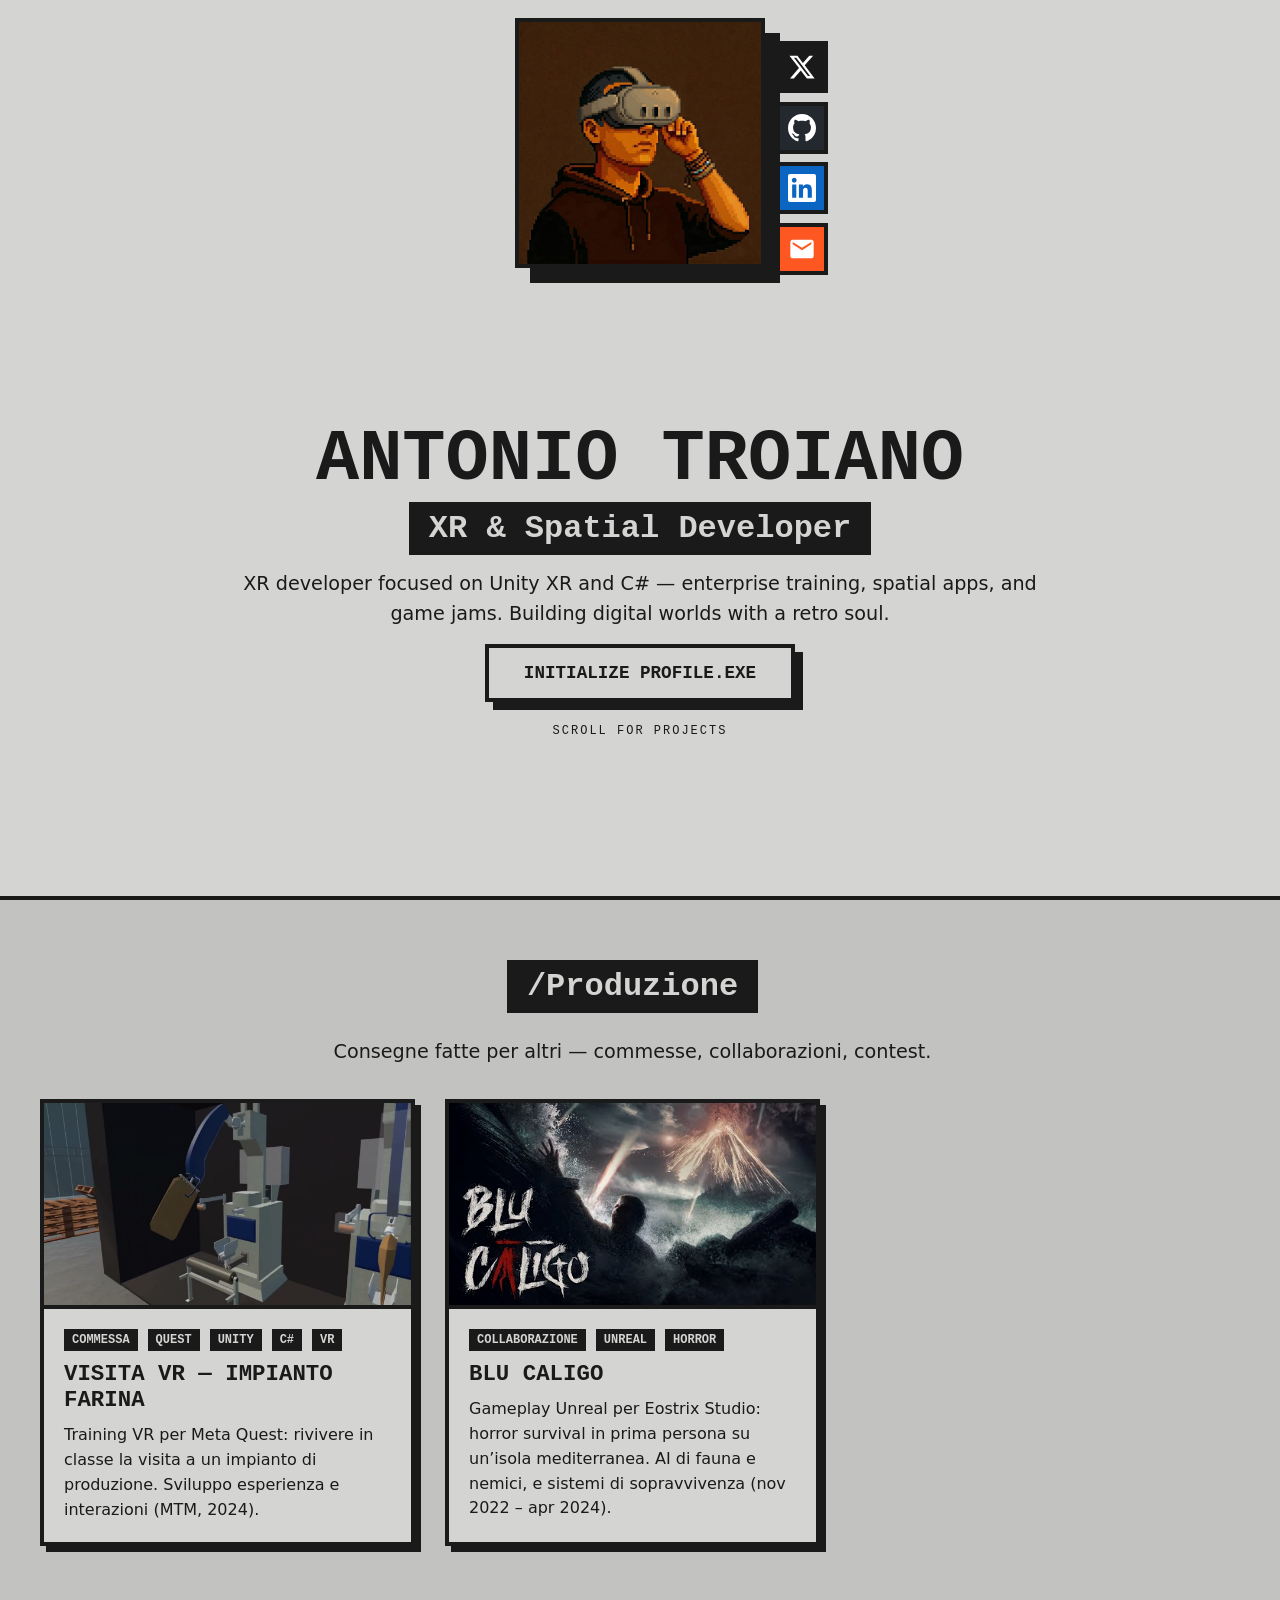
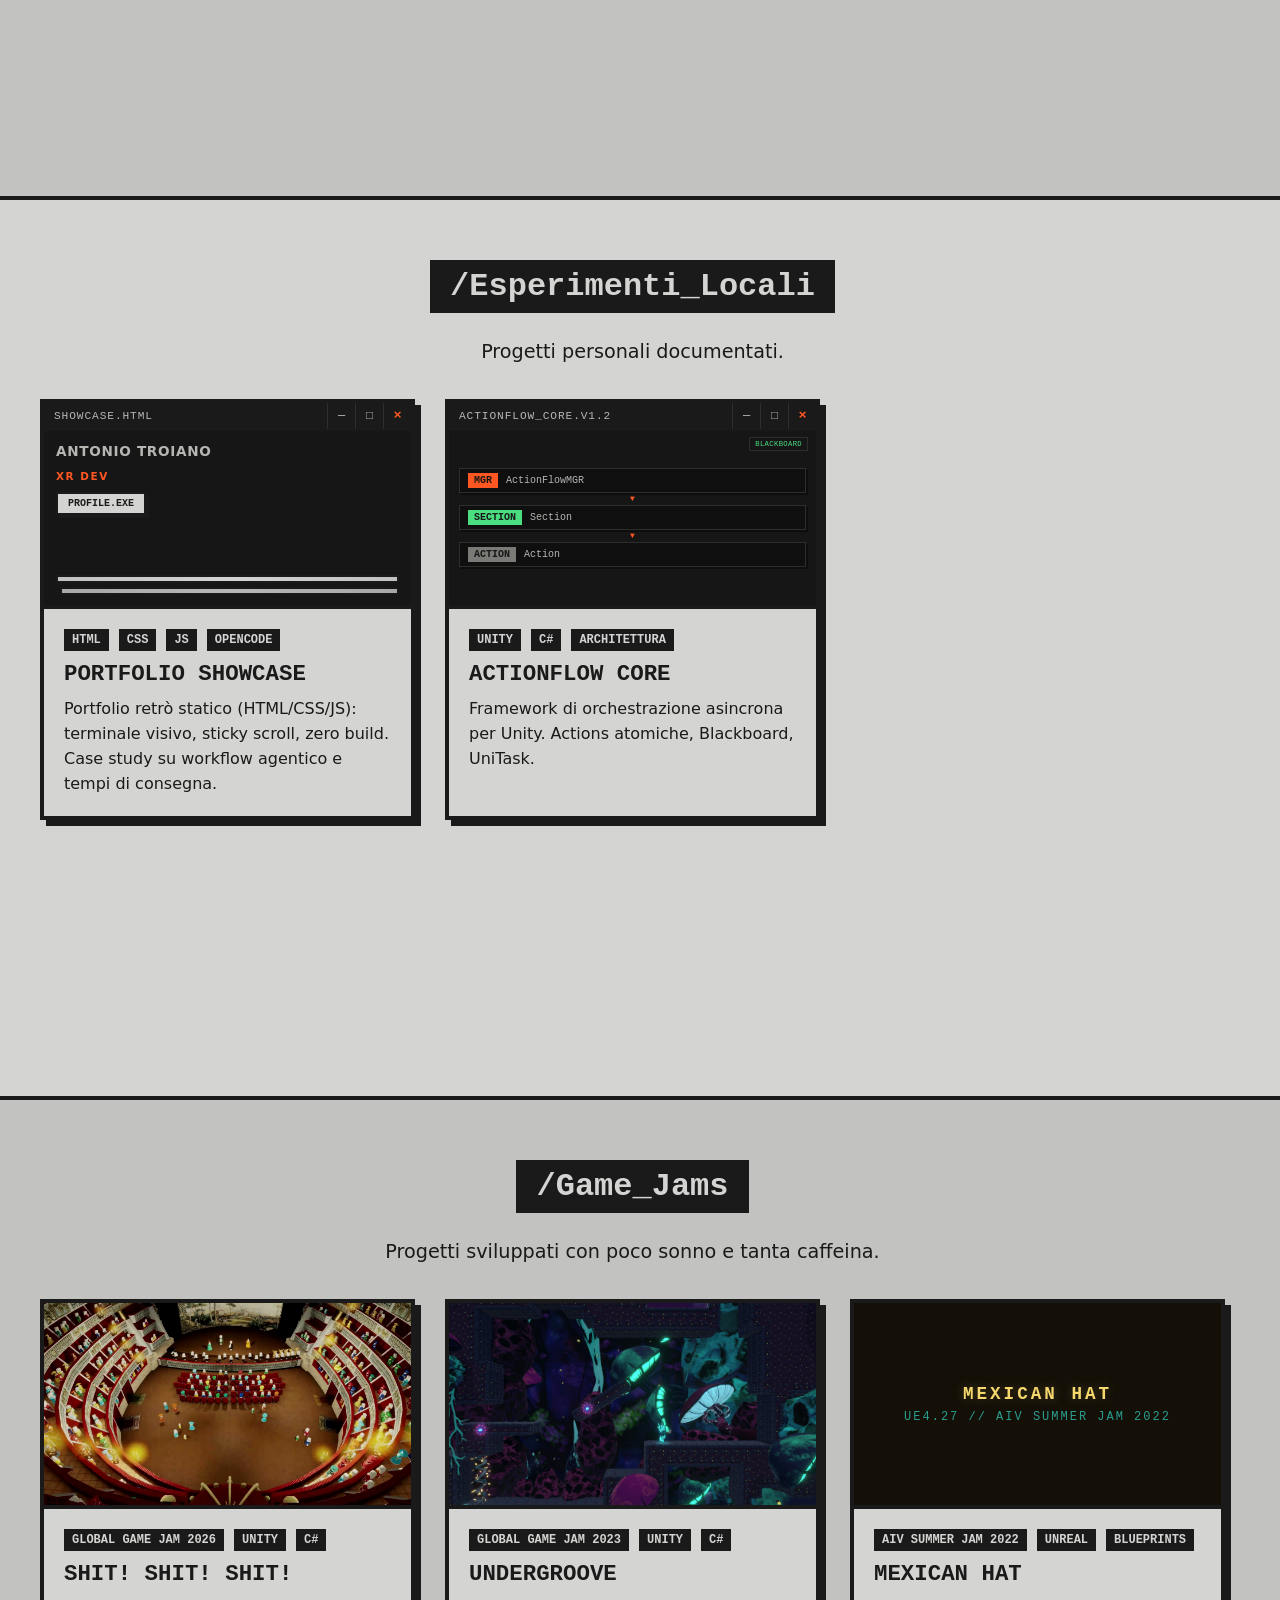
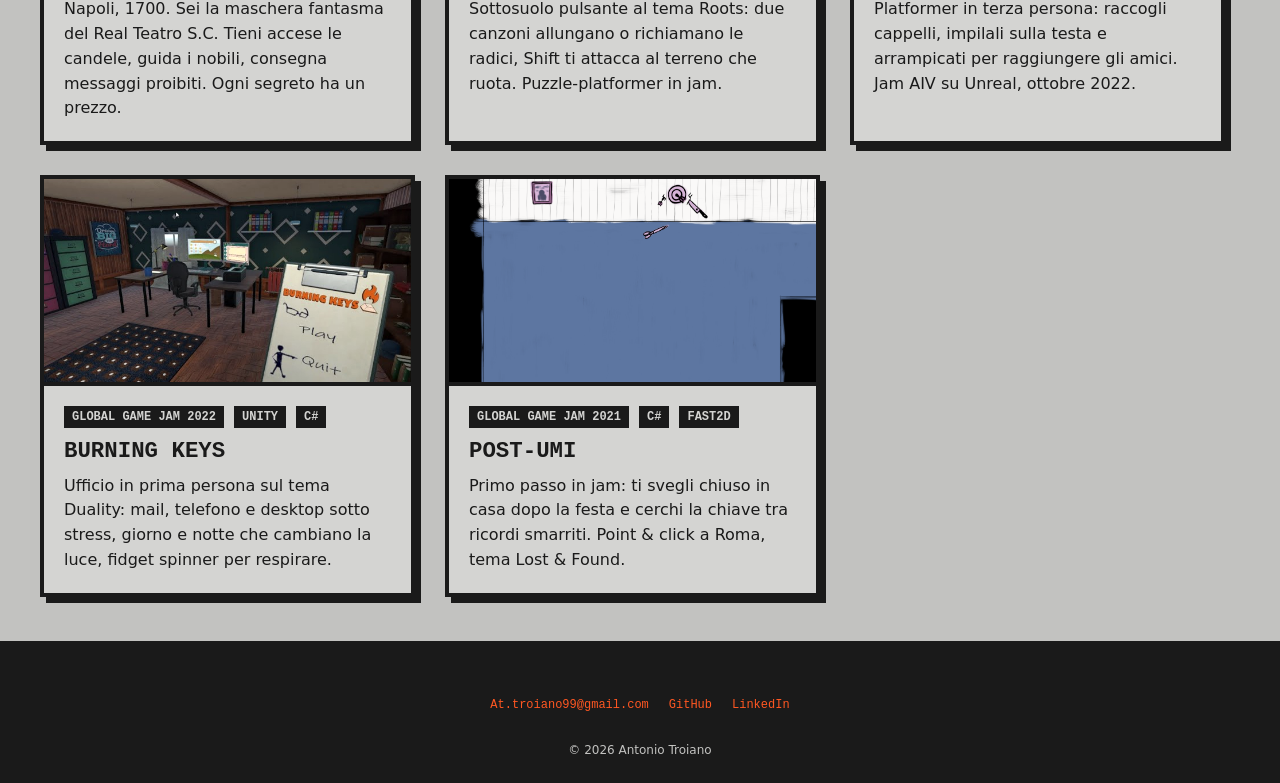
==== commit 90713487: "Project: rewrite Blu Caligo copy around the real Unreal work Replace the defensive project text and " ====
--- a/index.html
+++ b/index.html
@@ -91,7 +91,7 @@
                             <span class="tag">HORROR</span>
                         </div>
                         <h3>Blu Caligo</h3>
-                        <p>Gameplay Unreal per Eostrix Studio: horror survival in prima persona su isola mediterranea. Collaborazione indie non retribuita; gioco ancora non uscito (2023–2024).</p>
+                        <p>Gameplay Unreal per Eostrix Studio: horror survival in prima persona su un’isola mediterranea. AI di fauna e nemici, e sistemi di sopravvivenza (nov 2022 – apr 2024).</p>
                     </div>
                 </a>
 
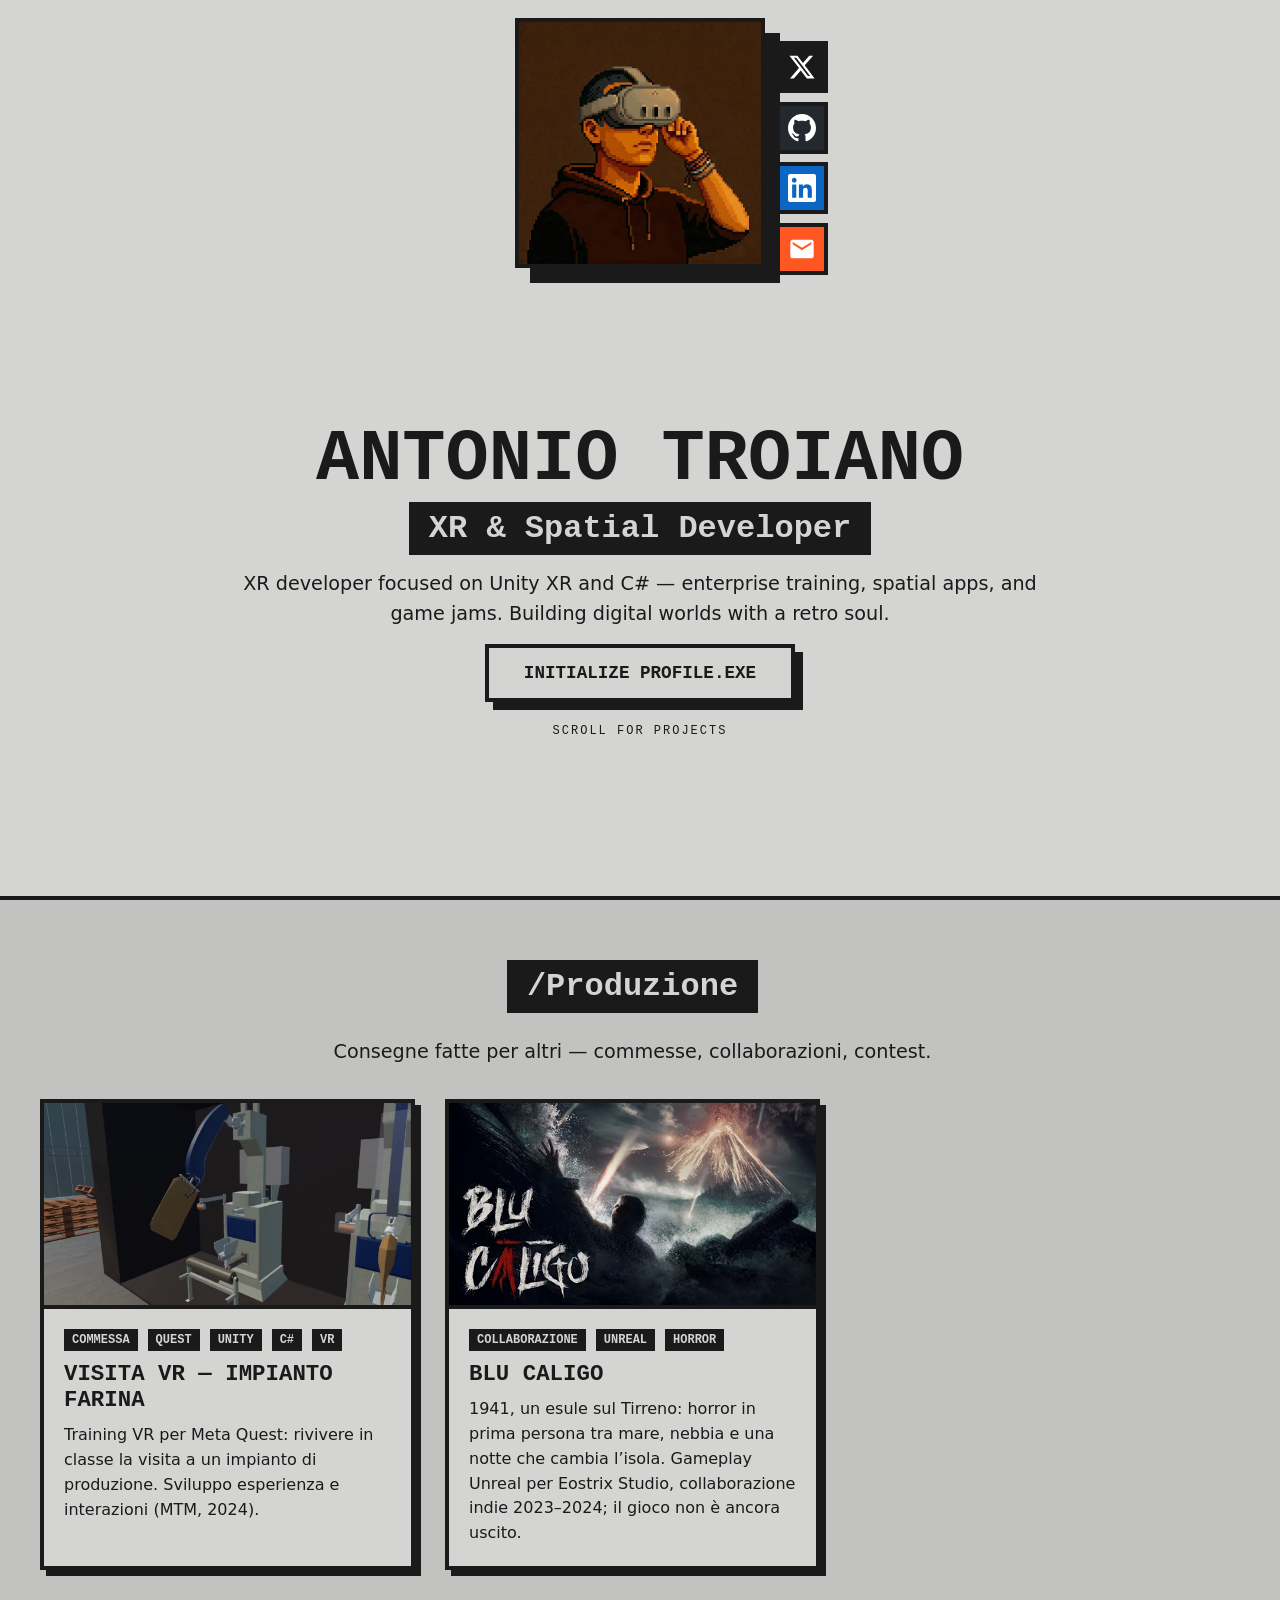
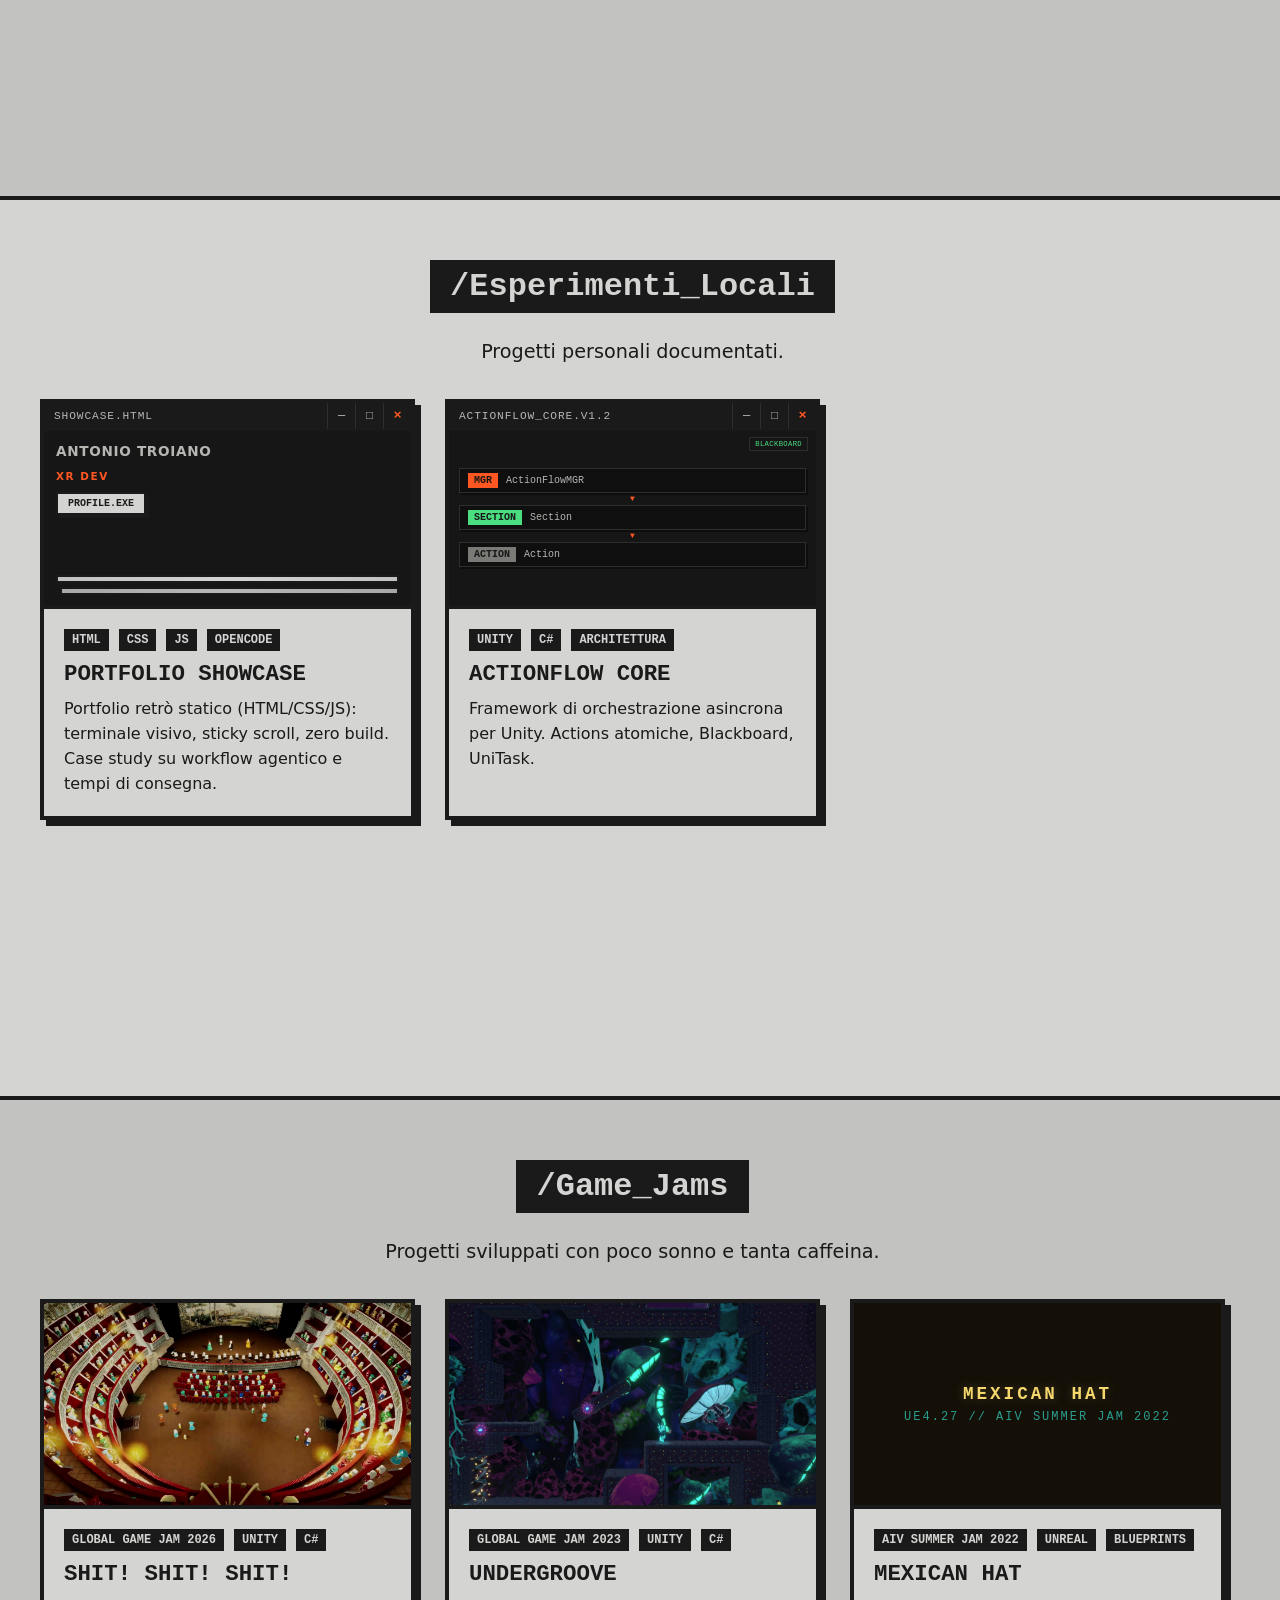
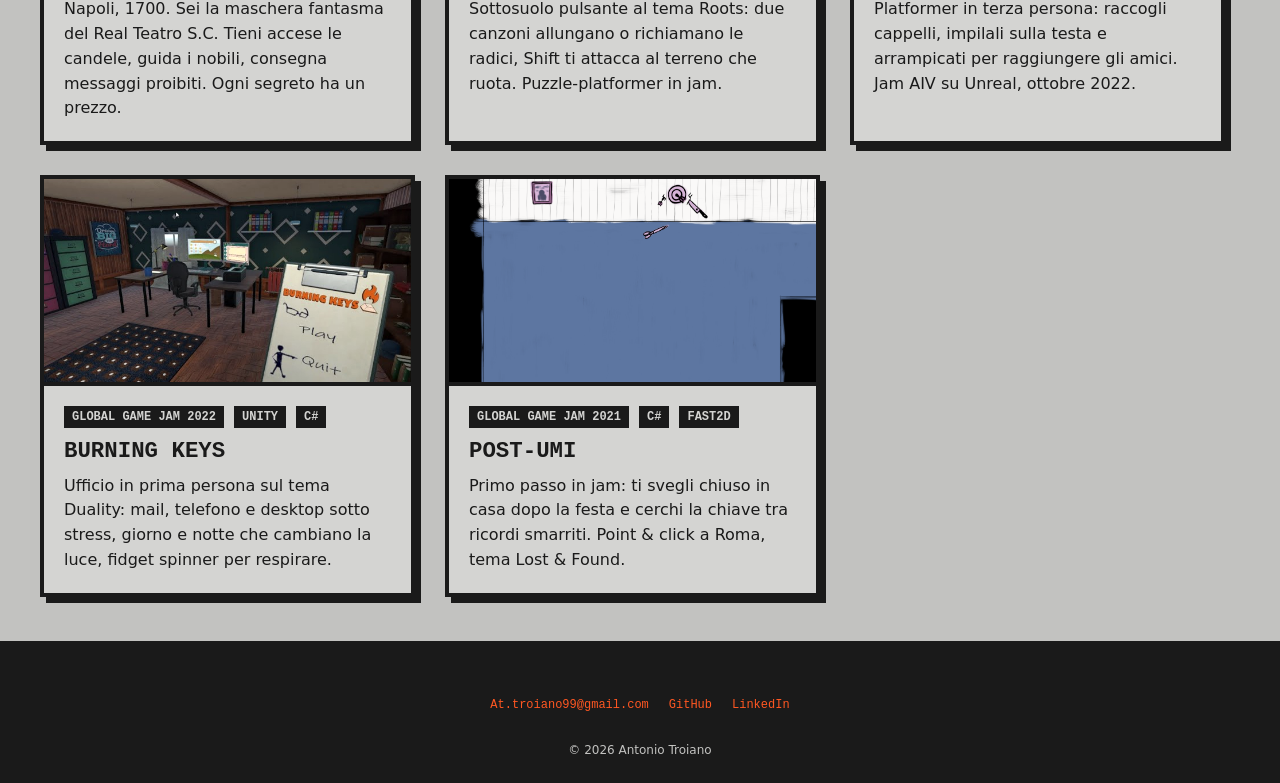
==== commit 79987fc0: "Update" ====
--- a/index.html
+++ b/index.html
@@ -91,7 +91,7 @@
                             <span class="tag">HORROR</span>
                         </div>
                         <h3>Blu Caligo</h3>
-                        <p>Gameplay Unreal per Eostrix Studio: horror survival in prima persona su un’isola mediterranea. AI di fauna e nemici, e sistemi di sopravvivenza (nov 2022 – apr 2024).</p>
+                        <p>1941, un esule sul Tirreno: horror in prima persona tra mare, nebbia e una notte che cambia l’isola. Gameplay Unreal per Eostrix Studio, collaborazione indie 2023–2024; il gioco non è ancora uscito.</p>
                     </div>
                 </a>
 
